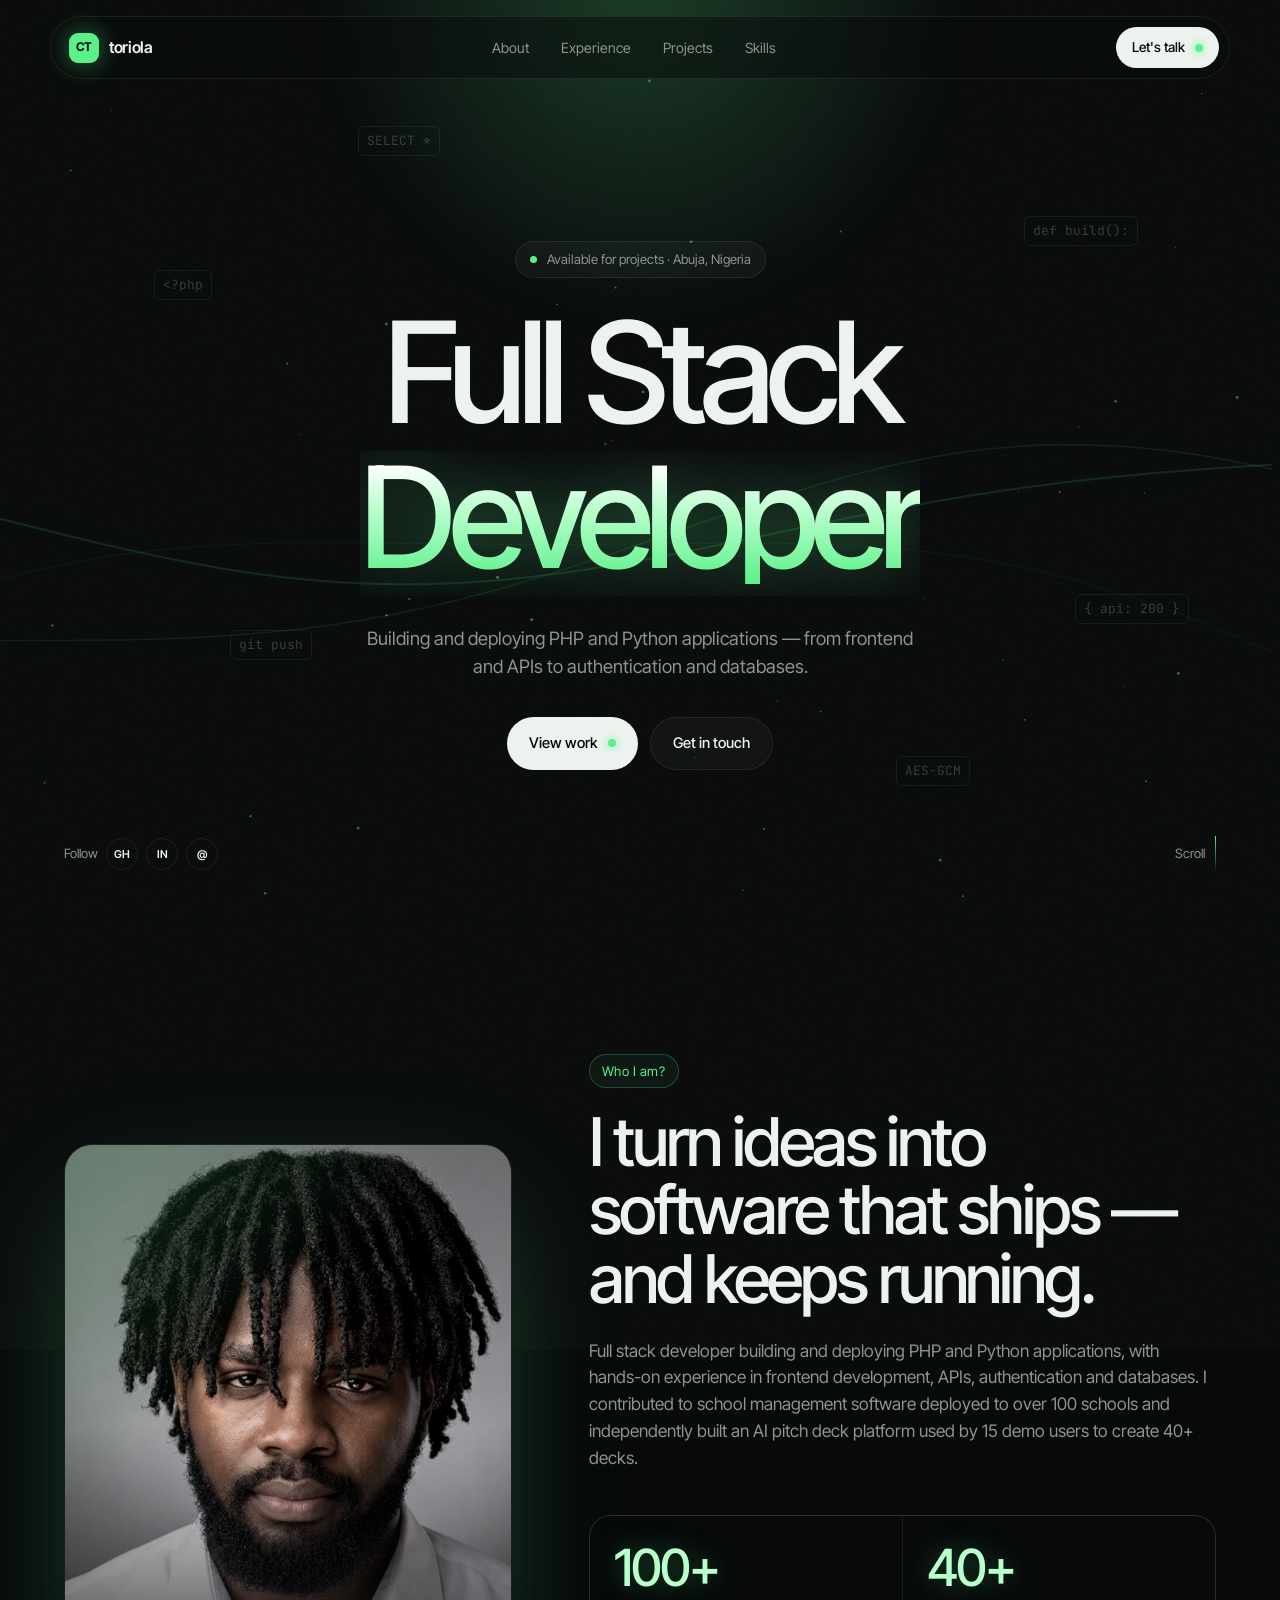
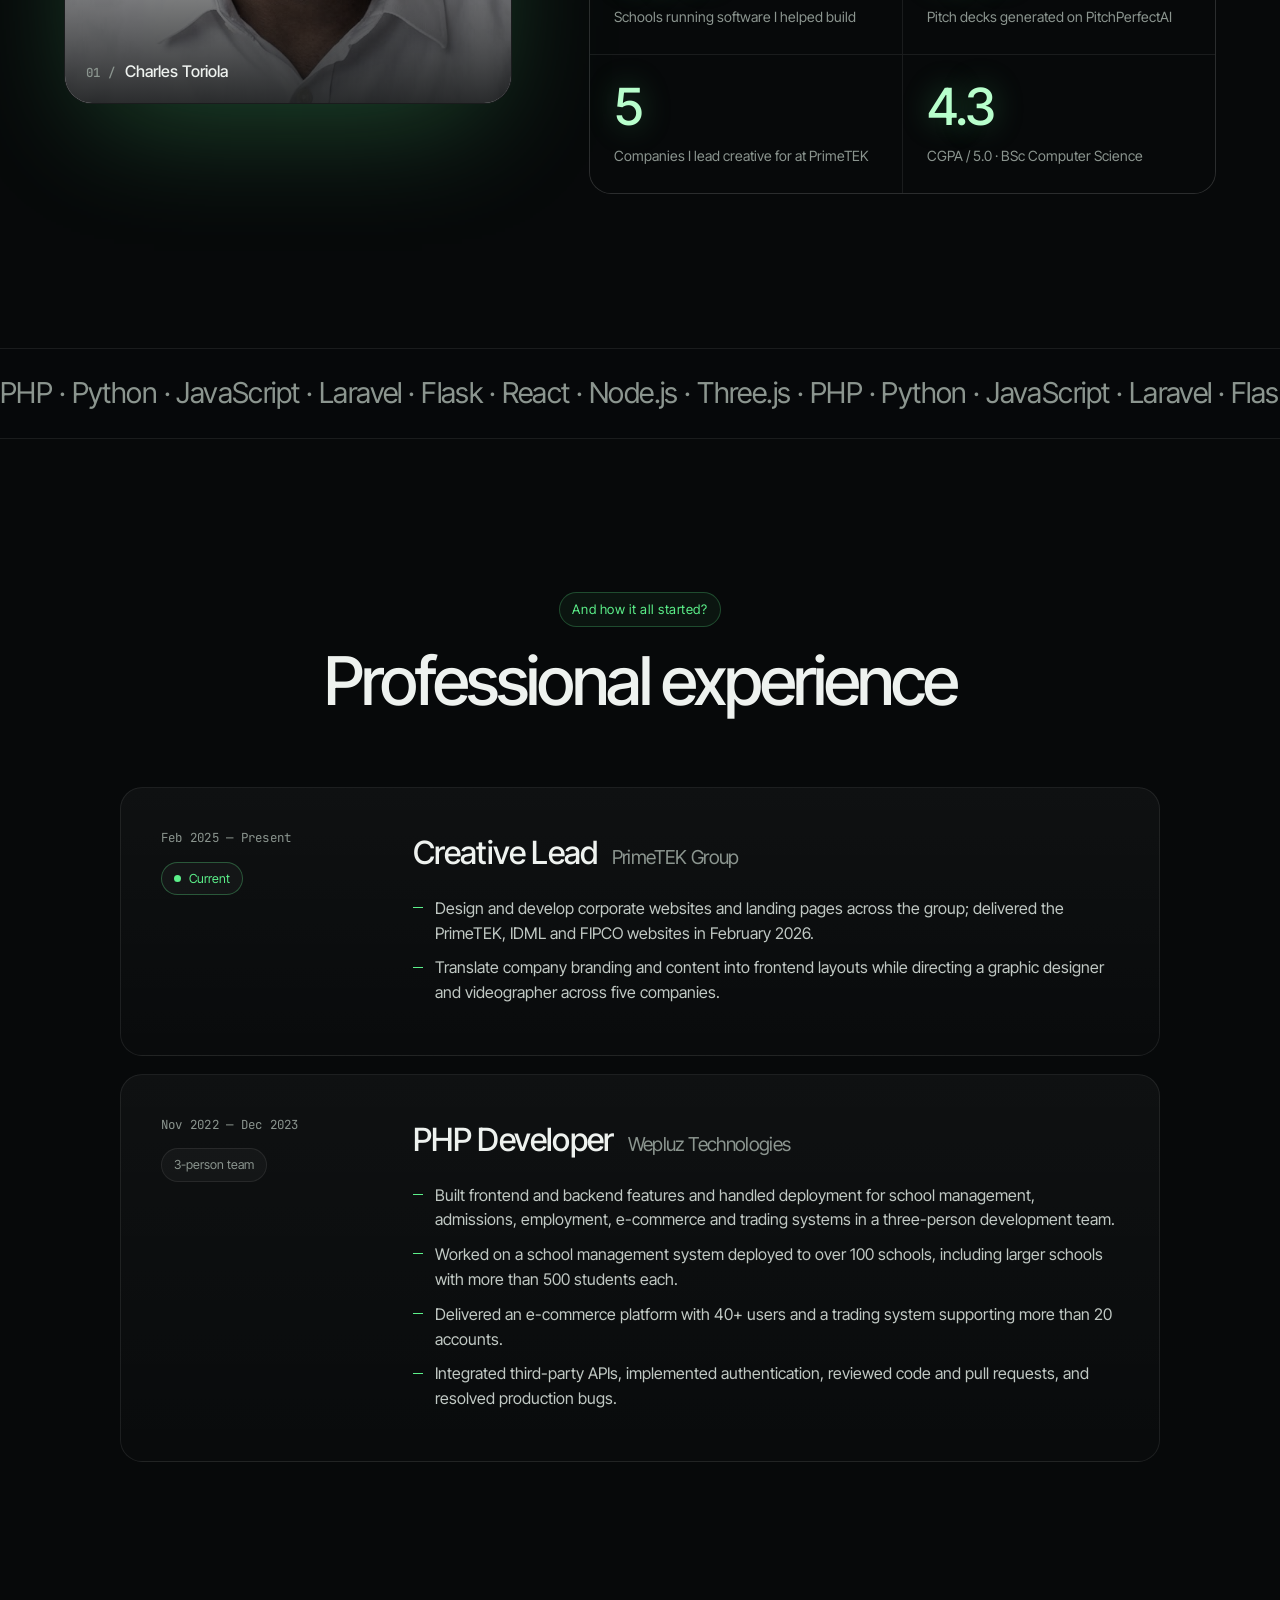
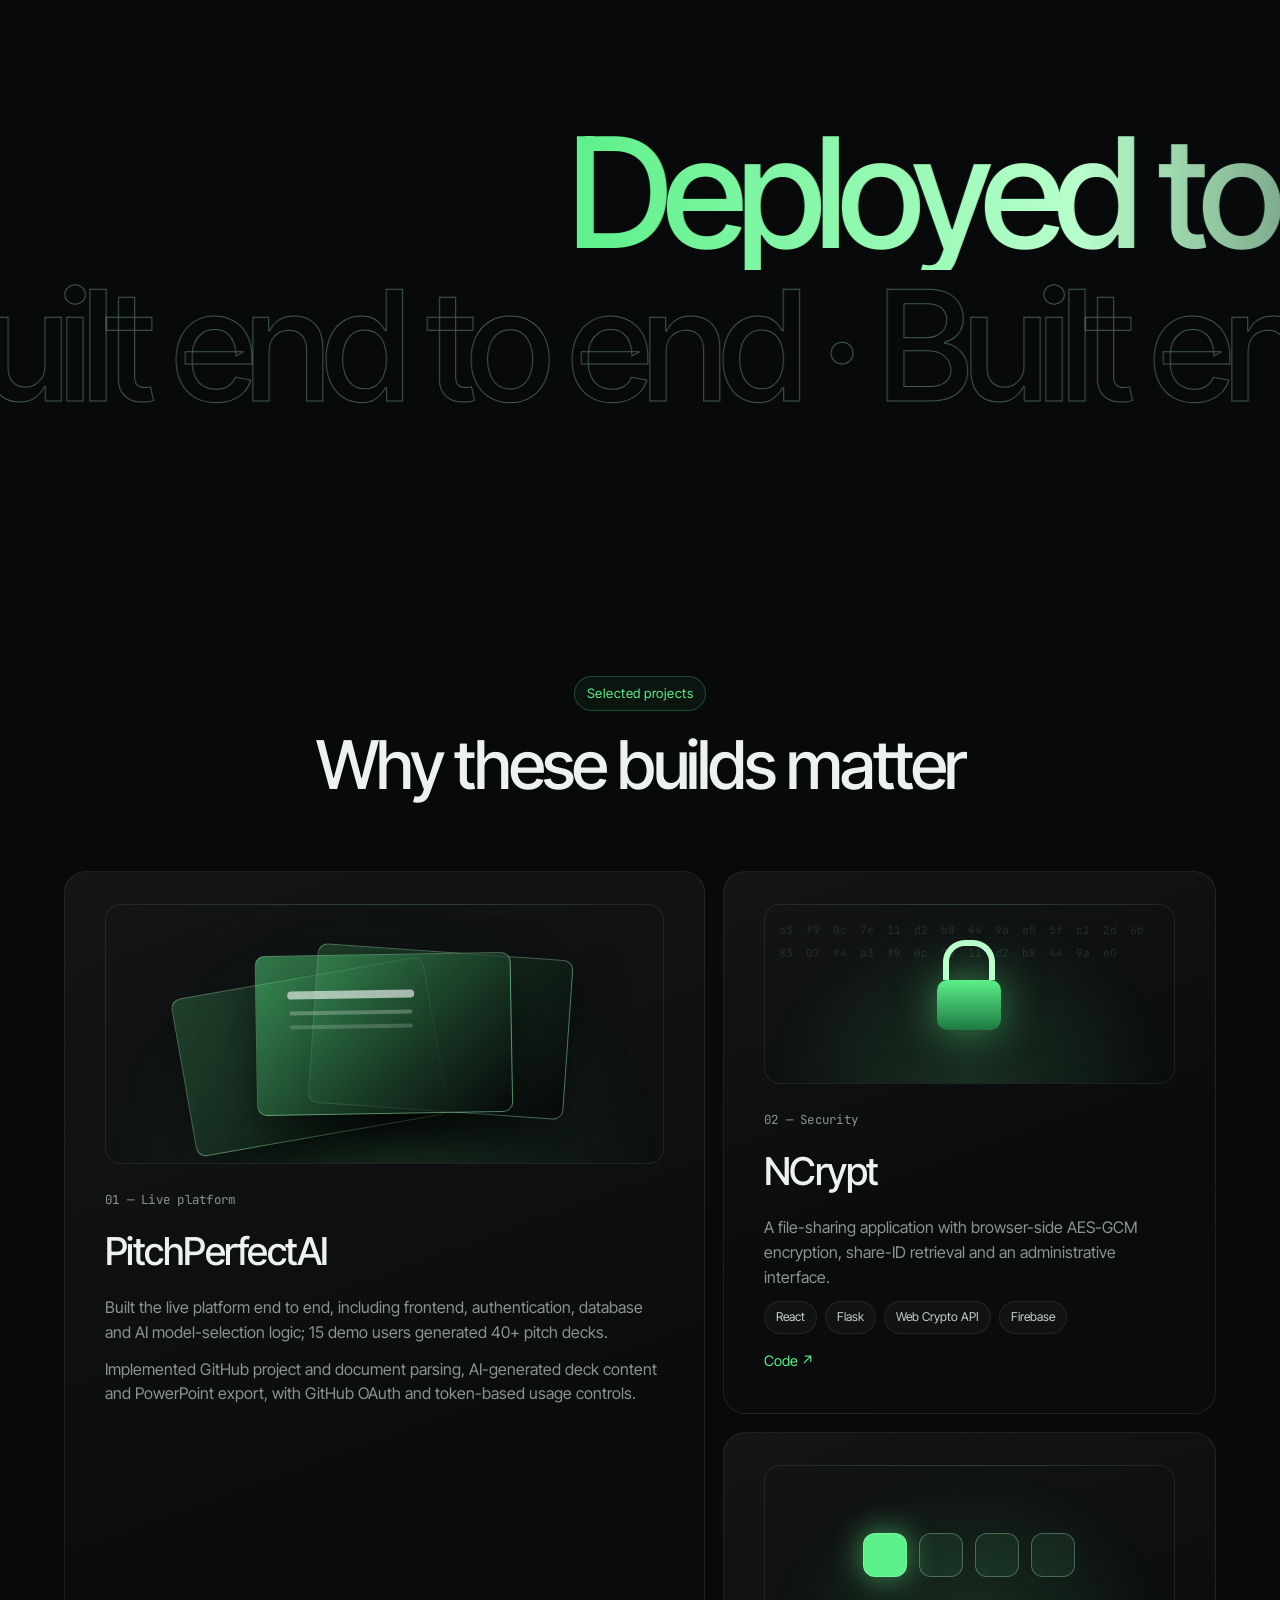
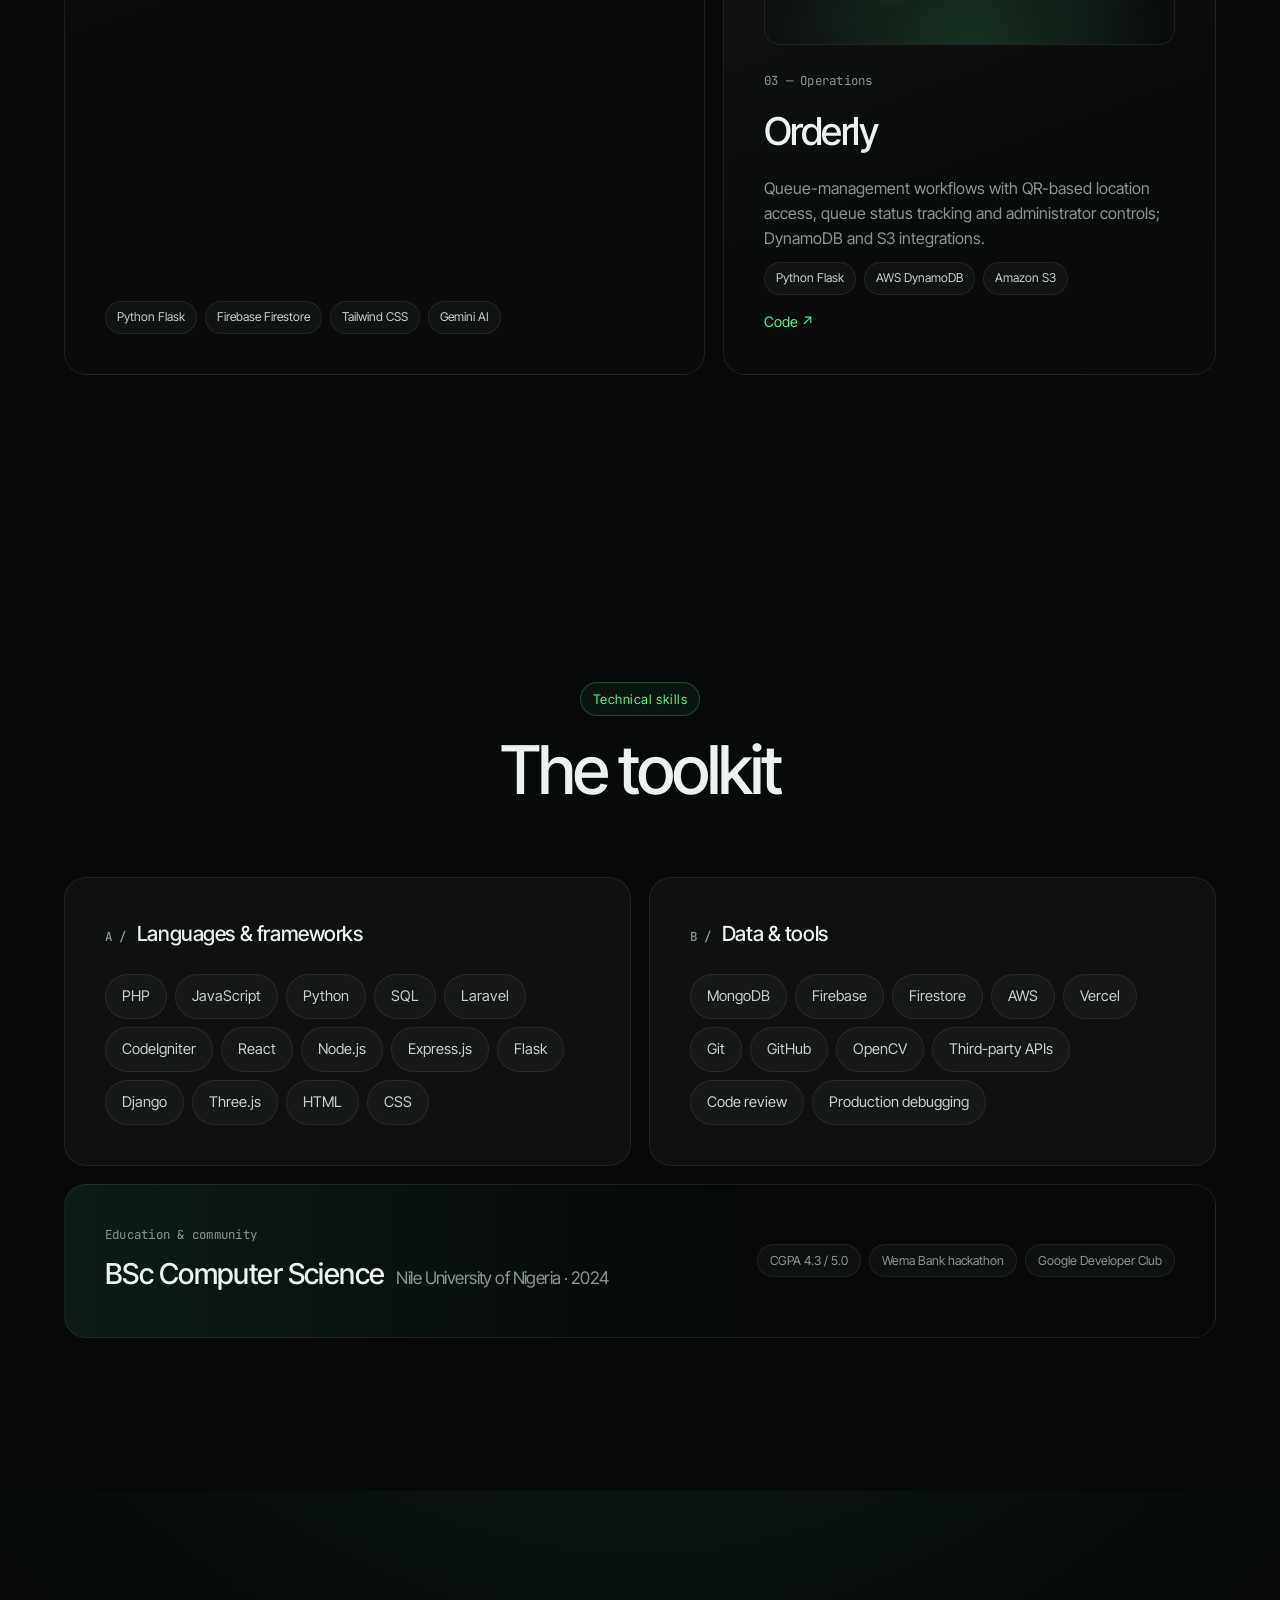
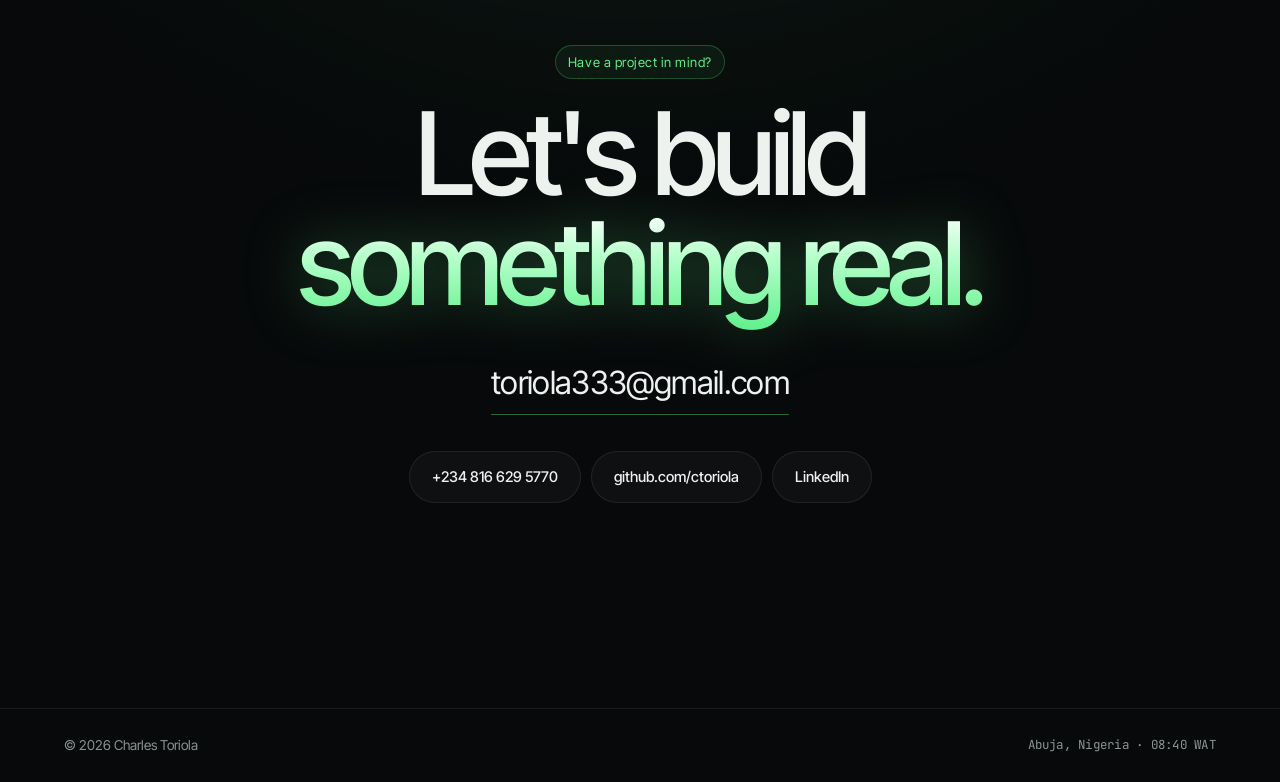
==== index.html @ 175c5268 "Build premium portfolio site for Charles Toriola Dark, green-glow design with hero, about + portrait" ====
<!doctype html>
<html lang="en">
<head>
<meta charset="utf-8">
<meta name="viewport" content="width=device-width, initial-scale=1">
<title>Charles Toriola — Full Stack Developer</title>
<meta name="description" content="Charles Toriola is a full stack developer in Abuja, Nigeria, building and deploying PHP and Python applications.">
<meta property="og:title" content="Charles Toriola — Full Stack Developer">
<meta property="og:image" content="assets/charles-toriola.jpg">
<link rel="preconnect" href="https://fonts.googleapis.com">
<link rel="preconnect" href="https://fonts.gstatic.com" crossorigin>
<link href="https://fonts.googleapis.com/css2?family=Inter+Tight:wght@300;400;500;600&family=JetBrains+Mono:wght@400;500&display=swap" rel="stylesheet">
<link rel="stylesheet" href="styles.css">
</head>
<body>
<canvas id="field" aria-hidden="true"></canvas>
<div class="grain" aria-hidden="true"></div>

<header class="nav">
  <a href="#top" class="logo"><span class="logo-mark">CT</span>toriola</a>
  <nav class="nav-links" aria-label="Primary">
    <a href="#about">About</a>
    <a href="#experience">Experience</a>
    <a href="#projects">Projects</a>
    <a href="#skills">Skills</a>
  </nav>
  <a href="#contact" class="btn btn-primary btn-sm">Let's talk <span class="dot"></span></a>
</header>

<main id="top">
  <!-- HERO -->
  <section class="hero">
    <div class="beam" aria-hidden="true"></div>
    <div class="floaters" aria-hidden="true">
      <span style="--x:12%;--y:30%;--d:0s">&lt;?php</span>
      <span style="--x:80%;--y:24%;--d:1.2s">def build():</span>
      <span style="--x:18%;--y:70%;--d:2.4s">git push</span>
      <span style="--x:84%;--y:66%;--d:.6s">{ api: 200 }</span>
      <span style="--x:70%;--y:84%;--d:1.8s">AES-GCM</span>
      <span style="--x:28%;--y:14%;--d:3s">SELECT *</span>
    </div>
    <div class="hero-inner">
      <p class="pill reveal"><span class="pulse"></span> Available for projects · Abuja, Nigeria</p>
      <h1 class="hero-title">
        <span class="line"><span class="word">Full&nbsp;Stack</span></span>
        <span class="line"><span class="word glow">Developer</span></span>
      </h1>
      <p class="hero-sub reveal">Building and deploying PHP and Python applications — from frontend and APIs to authentication and databases.</p>
      <div class="hero-cta reveal">
        <a href="#projects" class="btn btn-primary">View work <span class="dot"></span></a>
        <a href="#contact" class="btn btn-ghost">Get in touch</a>
      </div>
    </div>
    <div class="hero-foot">
      <div class="socials">
        <span>Follow</span>
        <a href="https://github.com/ctoriola" target="_blank" rel="noopener" aria-label="GitHub">GH</a>
        <a href="https://www.linkedin.com/" target="_blank" rel="noopener" aria-label="LinkedIn">IN</a>
        <a href="mailto:toriola333@gmail.com" aria-label="Email">@</a>
      </div>
      <div class="scroll-hint">Scroll <span></span></div>
    </div>
  </section>

  <!-- ABOUT -->
  <section id="about" class="about">
    <div class="about-grid">
      <figure class="portrait reveal">
        <div class="portrait-frame"><img src="assets/charles-toriola.jpg" alt="Portrait of Charles Toriola" width="800" height="800" loading="lazy"></div>
        <figcaption><span class="mono">01 /</span> Charles Toriola</figcaption>
      </figure>
      <div class="about-copy">
        <p class="eyebrow reveal">Who I am?</p>
        <h2 class="reveal split">I turn ideas into software that ships — and keeps running.</h2>
        <p class="lead reveal">Full stack developer building and deploying PHP and Python applications, with hands-on experience in frontend development, APIs, authentication and databases. I contributed to school management software deployed to over 100 schools and independently built an AI pitch deck platform used by 15 demo users to create 40+ decks.</p>
        <div class="stats">
          <div class="stat reveal"><strong data-count="100" data-suffix="+">0</strong><span>Schools running software I helped build</span></div>
          <div class="stat reveal"><strong data-count="40" data-suffix="+">0</strong><span>Pitch decks generated on PitchPerfectAI</span></div>
          <div class="stat reveal"><strong data-count="5">0</strong><span>Companies I lead creative for at PrimeTEK</span></div>
          <div class="stat reveal"><strong data-count="4.3" data-dec="1">0</strong><span>CGPA / 5.0 · BSc Computer Science</span></div>
        </div>
      </div>
    </div>
  </section>

  <!-- MARQUEE -->
  <div class="marquee" aria-hidden="true">
    <div class="marquee-track" data-speed="1">
      <span>PHP · Python · JavaScript · Laravel · Flask · React · Node.js · Three.js ·&nbsp;</span>
      <span>PHP · Python · JavaScript · Laravel · Flask · React · Node.js · Three.js ·&nbsp;</span>
    </div>
  </div>

  <!-- EXPERIENCE -->
  <section id="experience" class="experience">
    <div class="section-head">
      <p class="eyebrow reveal">And how it all started?</p>
      <h2 class="reveal">Professional experience</h2>
    </div>
    <div class="timeline">
      <article class="job reveal">
        <div class="job-meta">
          <span class="mono">Feb 2025 — Present</span>
          <span class="tag live"><span class="pulse"></span>Current</span>
        </div>
        <div class="job-body">
          <h3>Creative Lead <em>PrimeTEK Group</em></h3>
          <ul>
            <li>Design and develop corporate websites and landing pages across the group; delivered the PrimeTEK, IDML and FIPCO websites in February 2026.</li>
            <li>Translate company branding and content into frontend layouts while directing a graphic designer and videographer across five companies.</li>
          </ul>
        </div>
      </article>
      <article class="job reveal">
        <div class="job-meta">
          <span class="mono">Nov 2022 — Dec 2023</span>
          <span class="tag">3-person team</span>
        </div>
        <div class="job-body">
          <h3>PHP Developer <em>Wepluz Technologies</em></h3>
          <ul>
            <li>Built frontend and backend features and handled deployment for school management, admissions, employment, e-commerce and trading systems in a three-person development team.</li>
            <li>Worked on a school management system deployed to over 100 schools, including larger schools with more than 500 students each.</li>
            <li>Delivered an e-commerce platform with 40+ users and a trading system supporting more than 20 accounts.</li>
            <li>Integrated third-party APIs, implemented authentication, reviewed code and pull requests, and resolved production bugs.</li>
          </ul>
        </div>
      </article>
    </div>
  </section>

  <!-- BIG TYPE -->
  <section class="bigtype" aria-hidden="true">
    <div class="bigtype-row" data-dir="-1">Deployed to 100+ schools · Deployed to 100+ schools ·</div>
    <div class="bigtype-row alt" data-dir="1">Built end to end · Built end to end · Built end to end ·</div>
  </section>

  <!-- PROJECTS -->
  <section id="projects" class="projects">
    <div class="section-head">
      <p class="eyebrow reveal">Selected projects</p>
      <h2 class="reveal">Why these builds matter</h2>
    </div>
    <div class="bento">
      <article class="card card-feature reveal" data-tilt>
        <div class="card-glow"></div>
        <div class="card-art art-deck" aria-hidden="true"><i></i><i></i><i></i></div>
        <p class="mono card-idx">01 — Live platform</p>
        <h3>PitchPerfectAI</h3>
        <p>Built the live platform end to end, including frontend, authentication, database and AI model-selection logic; 15 demo users generated 40+ pitch decks.</p>
        <p>Implemented GitHub project and document parsing, AI-generated deck content and PowerPoint export, with GitHub OAuth and token-based usage controls.</p>
        <div class="chips"><span>Python Flask</span><span>Firebase Firestore</span><span>Tailwind CSS</span><span>Gemini AI</span></div>
      </article>
      <article class="card reveal" data-tilt>
        <div class="card-glow"></div>
        <div class="card-art art-lock" aria-hidden="true"><b></b></div>
        <p class="mono card-idx">02 — Security</p>
        <h3>NCrypt</h3>
        <p>A file-sharing application with browser-side AES-GCM encryption, share-ID retrieval and an administrative interface.</p>
        <div class="chips"><span>React</span><span>Flask</span><span>Web Crypto API</span><span>Firebase</span></div>
        <a class="card-link" href="https://github.com/ctoriola" target="_blank" rel="noopener">Code ↗</a>
      </article>
      <article class="card reveal" data-tilt>
        <div class="card-glow"></div>
        <div class="card-art art-queue" aria-hidden="true"><i></i><i></i><i></i><i></i></div>
        <p class="mono card-idx">03 — Operations</p>
        <h3>Orderly</h3>
        <p>Queue-management workflows with QR-based location access, queue status tracking and administrator controls; DynamoDB and S3 integrations.</p>
        <div class="chips"><span>Python Flask</span><span>AWS DynamoDB</span><span>Amazon S3</span></div>
        <a class="card-link" href="https://github.com/ctoriola" target="_blank" rel="noopener">Code ↗</a>
      </article>
    </div>
  </section>

  <!-- SKILLS -->
  <section id="skills" class="skills">
    <div class="section-head">
      <p class="eyebrow reveal">Technical skills</p>
      <h2 class="reveal">The toolkit</h2>
    </div>
    <div class="skill-grid">
      <div class="skill-block reveal">
        <h3><span class="mono">A /</span> Languages &amp; frameworks</h3>
        <div class="chips lg">
          <span>PHP</span><span>JavaScript</span><span>Python</span><span>SQL</span><span>Laravel</span><span>CodeIgniter</span><span>React</span><span>Node.js</span><span>Express.js</span><span>Flask</span><span>Django</span><span>Three.js</span><span>HTML</span><span>CSS</span>
        </div>
      </div>
      <div class="skill-block reveal">
        <h3><span class="mono">B /</span> Data &amp; tools</h3>
        <div class="chips lg">
          <span>MongoDB</span><span>Firebase</span><span>Firestore</span><span>AWS</span><span>Vercel</span><span>Git</span><span>GitHub</span><span>OpenCV</span><span>Third-party APIs</span><span>Code review</span><span>Production debugging</span>
        </div>
      </div>
    </div>
    <div class="edu reveal">
      <div>
        <p class="mono">Education &amp; community</p>
        <h3>BSc Computer Science <em>Nile University of Nigeria · 2024</em></h3>
      </div>
      <div class="edu-side">
        <span class="tag">CGPA 4.3 / 5.0</span>
        <span class="tag">Wema Bank hackathon</span>
        <span class="tag">Google Developer Club</span>
      </div>
    </div>
  </section>

  <!-- CONTACT -->
  <section id="contact" class="contact">
    <div class="horizon" aria-hidden="true"></div>
    <p class="eyebrow reveal">Have a project in mind?</p>
    <h2 class="contact-title reveal">Let's build<br><span class="glow">something real.</span></h2>
    <a class="contact-mail reveal" href="mailto:toriola333@gmail.com">toriola333@gmail.com</a>
    <div class="contact-links reveal">
      <a href="tel:+2348166295770" class="btn btn-ghost">+234 816 629 5770</a>
      <a href="https://github.com/ctoriola" target="_blank" rel="noopener" class="btn btn-ghost">github.com/ctoriola</a>
      <a href="https://www.linkedin.com/" target="_blank" rel="noopener" class="btn btn-ghost">LinkedIn</a>
    </div>
  </section>
</main>

<footer class="footer">
  <span>© <span id="yr">2026</span> Charles Toriola</span>
  <span class="mono">Abuja, Nigeria · <span id="clock">--:--</span> WAT</span>
</footer>

<script src="script.js"></script>
</body>
</html>
---- styles.css ----
:root {
  --bg: #07090a;
  --bg-2: #0d1110;
  --surface: rgba(255, 255, 255, 0.03);
  --line: rgba(255, 255, 255, 0.08);
  --text: #eef2ef;
  --muted: #8b958f;
  --green: #5cf08a;
  --green-2: #b8ffcc;
  --green-deep: #1e7a42;
  --radius: 22px;
  --ease: cubic-bezier(.2, .7, .1, 1);
  --pad: clamp(16px, 5vw, 72px);
}

* { box-sizing: border-box; margin: 0; padding: 0; }
html { scroll-behavior: smooth; }
body {
  background: var(--bg);
  color: var(--text);
  font-family: "Inter Tight", system-ui, sans-serif;
  font-weight: 400;
  line-height: 1.55;
  overflow-x: hidden;
  -webkit-font-smoothing: antialiased;
}
img { display: block; max-width: 100%; }
a { color: inherit; text-decoration: none; }
ul { list-style: none; }
.mono { font-family: "JetBrains Mono", monospace; font-size: .78rem; letter-spacing: .02em; color: var(--muted); }
em { font-style: normal; color: var(--muted); font-weight: 400; }
::selection { background: var(--green); color: #031; }

#field { position: fixed; inset: 0; width: 100%; height: 100%; z-index: 0; pointer-events: none; }
.grain {
  position: fixed; inset: -50%; z-index: 1; pointer-events: none; opacity: .05;
  background-image: url("data:image/svg+xml,%3Csvg xmlns='http://www.w3.org/2000/svg' width='160' height='160'%3E%3Cfilter id='n'%3E%3CfeTurbulence type='fractalNoise' baseFrequency='.9' numOctaves='2'/%3E%3C/filter%3E%3Crect width='100%25' height='100%25' filter='url(%23n)'/%3E%3C/svg%3E");
}
main, .footer, .nav { position: relative; z-index: 2; }

/* NAV */
.nav {
  position: fixed; top: 16px; left: 50%; transform: translateX(-50%);
  width: min(1180px, calc(100% - 32px));
  display: flex; align-items: center; justify-content: space-between; gap: 16px;
  padding: 10px 10px 10px 18px;
  background: rgba(10, 14, 12, .55); backdrop-filter: blur(16px); -webkit-backdrop-filter: blur(16px);
  border: 1px solid var(--line); border-radius: 999px; z-index: 50;
  transition: transform .5s var(--ease);
}
.nav.hide { transform: translate(-50%, -120%); }
.logo { display: flex; align-items: center; gap: 10px; font-weight: 600; letter-spacing: -.02em; }
.logo-mark {
  display: grid; place-items: center; width: 30px; height: 30px; border-radius: 9px;
  background: var(--green); color: #04150a; font-size: .75rem; font-weight: 700;
  box-shadow: 0 0 24px rgba(92, 240, 138, .45);
}
.nav-links { display: flex; gap: 4px; }
.nav-links a { padding: 8px 14px; border-radius: 999px; font-size: .88rem; color: var(--muted); transition: color .3s, background .3s; }
.nav-links a:hover, .nav-links a.active { color: var(--text); background: rgba(255,255,255,.06); }

/* BUTTONS */
.btn {
  display: inline-flex; align-items: center; gap: 10px;
  padding: 14px 22px; border-radius: 999px; font-size: .92rem; font-weight: 500;
  transition: transform .4s var(--ease), box-shadow .4s, background .3s, border-color .3s;
  white-space: nowrap;
}
.btn-sm { padding: 10px 16px; font-size: .85rem; }
.btn-primary { background: var(--text); color: #050806; }
.btn-primary .dot { width: 8px; height: 8px; border-radius: 50%; background: var(--green); box-shadow: 0 0 10px var(--green); }
.btn-primary:hover { transform: translateY(-2px); box-shadow: 0 10px 40px rgba(92, 240, 138, .3); }
.btn-ghost { border: 1px solid var(--line); background: var(--surface); }
.btn-ghost:hover { border-color: rgba(92, 240, 138, .5); transform: translateY(-2px); }

/* HERO */
.hero {
  min-height: 100svh; display: grid; place-items: center; position: relative;
  padding: 120px var(--pad) 90px; overflow: hidden; text-align: center;
}
.beam {
  position: absolute; top: -20%; left: 50%; width: 90vw; height: 90vh; transform: translateX(-50%);
  background: radial-gradient(ellipse 40% 60% at 50% 20%, rgba(92,240,138,.22), transparent 70%),
              conic-gradient(from 180deg at 50% 0%, transparent 160deg, rgba(92,240,138,.12) 180deg, transparent 200deg);
  filter: blur(20px); pointer-events: none; animation: breathe 7s ease-in-out infinite;
}
@keyframes breathe { 50% { opacity: .65; transform: translateX(-50%) scale(1.05); } }
.floaters span {
  position: absolute; left: var(--x); top: var(--y);
  font-family: "JetBrains Mono", monospace; font-size: .8rem; color: rgba(184,255,204,.22);
  border: 1px solid rgba(184,255,204,.08); padding: 4px 8px; border-radius: 6px;
  animation: float 9s ease-in-out infinite; animation-delay: var(--d);
}
@keyframes float { 50% { transform: translateY(-18px) rotate(-3deg); } }
.hero-inner { position: relative; max-width: 1000px; }
.pill {
  display: inline-flex; align-items: center; gap: 10px; padding: 7px 14px;
  border: 1px solid var(--line); border-radius: 999px; background: var(--surface);
  font-size: .82rem; color: var(--muted); margin-bottom: 28px;
}
.pulse { width: 7px; height: 7px; border-radius: 50%; background: var(--green); box-shadow: 0 0 0 0 rgba(92,240,138,.6); animation: pulse 2s infinite; display: inline-block; }
@keyframes pulse { 70% { box-shadow: 0 0 0 10px rgba(92,240,138,0); } 100% { box-shadow: 0 0 0 0 rgba(92,240,138,0); } }
.hero-title {
  font-size: clamp(3.2rem, 11vw, 9.5rem); font-weight: 500; line-height: .95; letter-spacing: -.055em;
}
.hero-title .line { display: block; overflow: hidden; padding-bottom: .08em; }
.hero-title .word { display: inline-block; transform: translateY(110%); animation: rise 1.2s var(--ease) forwards; }
.hero-title .line:nth-child(2) .word { animation-delay: .15s; }
@keyframes rise { to { transform: none; } }
.glow {
  background: linear-gradient(180deg, #fff 10%, var(--green-2) 45%, var(--green) 100%);
  -webkit-background-clip: text; background-clip: text; color: transparent;
  filter: drop-shadow(0 0 30px rgba(92, 240, 138, .35));
}
.hero-sub { max-width: 560px; margin: 28px auto 0; color: var(--muted); font-size: clamp(1rem, 1.6vw, 1.15rem); }
.hero-cta { display: flex; gap: 12px; justify-content: center; margin-top: 36px; flex-wrap: wrap; }
.hero-foot {
  position: absolute; bottom: 28px; left: var(--pad); right: var(--pad);
  display: flex; justify-content: space-between; align-items: center; font-size: .8rem; color: var(--muted);
}
.socials { display: flex; gap: 8px; align-items: center; }
.socials a {
  display: grid; place-items: center; width: 32px; height: 32px; border-radius: 50%;
  border: 1px solid var(--line); font-size: .68rem; font-weight: 600; color: var(--text); transition: .3s;
}
.socials a:hover { background: var(--green); color: #04150a; border-color: var(--green); }
.scroll-hint { display: flex; align-items: center; gap: 10px; }
.scroll-hint span { width: 1px; height: 36px; background: linear-gradient(var(--green), transparent); animation: drip 2s infinite; transform-origin: top; }
@keyframes drip { 0% { transform: scaleY(0); } 60% { transform: scaleY(1); } 100% { transform: scaleY(1); opacity: 0; } }

/* SECTIONS */
section { padding: clamp(80px, 12vw, 160px) var(--pad); max-width: 1320px; margin: 0 auto; }
.section-head { text-align: center; margin-bottom: clamp(40px, 6vw, 72px); }
.eyebrow {
  display: inline-block; font-size: .82rem; color: var(--green); letter-spacing: .04em;
  padding: 6px 12px; border: 1px solid rgba(92,240,138,.25); border-radius: 999px; margin-bottom: 20px;
  background: rgba(92,240,138,.05);
}
h2 { font-size: clamp(2.2rem, 5.5vw, 4.2rem); font-weight: 500; line-height: 1.02; letter-spacing: -.045em; }
h3 { font-weight: 500; letter-spacing: -.02em; }

/* ABOUT */
.about-grid { display: grid; grid-template-columns: 5fr 7fr; gap: clamp(32px, 6vw, 88px); align-items: center; }
.portrait { position: relative; }
.portrait-frame {
  position: relative; border-radius: 28px; overflow: hidden; aspect-ratio: 4/5;
  border: 1px solid var(--line); box-shadow: 0 40px 120px -30px rgba(92,240,138,.3);
}
.portrait-frame img { width: 100%; height: 100%; object-fit: cover; filter: grayscale(.35) contrast(1.08); transform: scale(1.08); transition: transform 1.2s var(--ease), filter .8s; }
.portrait:hover img { filter: grayscale(0) contrast(1.05); transform: scale(1.02); }
.portrait-frame::after {
  content: ""; position: absolute; inset: 0;
  background: linear-gradient(180deg, transparent 50%, rgba(7,9,10,.85)), linear-gradient(135deg, rgba(92,240,138,.18), transparent 40%);
  mix-blend-mode: normal;
}
.portrait figcaption { position: absolute; left: 22px; bottom: 20px; z-index: 2; font-weight: 500; display: flex; gap: 10px; align-items: baseline; }
.about-copy h2 { margin-bottom: 24px; }
.lead { color: var(--muted); font-size: 1.08rem; max-width: 620px; }
.stats { display: grid; grid-template-columns: repeat(2, 1fr); gap: 1px; margin-top: 44px; background: var(--line); border: 1px solid var(--line); border-radius: var(--radius); overflow: hidden; }
.stat { background: var(--bg); padding: 26px 24px; }
.stat strong { display: block; font-size: clamp(2.2rem, 4vw, 3.2rem); font-weight: 500; letter-spacing: -.04em; line-height: 1; margin-bottom: 10px; color: var(--green-2); text-shadow: 0 0 30px rgba(92,240,138,.35); }
.stat span { color: var(--muted); font-size: .88rem; }

/* MARQUEE */
.marquee { overflow: hidden; border-block: 1px solid var(--line); padding: 22px 0; position: relative; z-index: 2; background: rgba(7,9,10,.6); }
.marquee-track { display: flex; width: max-content; animation: marquee 40s linear infinite; }
.marquee-track span { font-size: clamp(1.2rem, 2.4vw, 1.8rem); font-weight: 400; letter-spacing: -.02em; color: var(--muted); white-space: nowrap; }
@keyframes marquee { to { transform: translateX(-50%); } }

/* EXPERIENCE */
.timeline { position: relative; display: grid; gap: 18px; max-width: 1040px; margin: 0 auto; }
.job {
  display: grid; grid-template-columns: 220px 1fr; gap: 32px;
  padding: clamp(24px, 4vw, 40px); border: 1px solid var(--line); border-radius: var(--radius);
  background: linear-gradient(180deg, rgba(255,255,255,.035), rgba(255,255,255,.01));
  transition: border-color .4s;
}
.job:hover { border-color: rgba(92,240,138,.35); }
.job-meta { display: flex; flex-direction: column; gap: 14px; align-items: flex-start; }
.job h3 { font-size: clamp(1.4rem, 2.6vw, 2rem); margin-bottom: 18px; display: flex; flex-wrap: wrap; gap: 4px 14px; align-items: baseline; }
.job h3 em { font-size: .6em; }
.job li { position: relative; padding-left: 22px; color: #c1c9c4; margin-bottom: 10px; }
.job li::before { content: ""; position: absolute; left: 0; top: .7em; width: 10px; height: 1px; background: var(--green); }
.tag {
  display: inline-flex; align-items: center; gap: 8px; font-size: .78rem; padding: 6px 12px;
  border: 1px solid var(--line); border-radius: 999px; color: var(--muted); background: var(--surface);
}
.tag.live { color: var(--green); border-color: rgba(92,240,138,.3); }

/* BIG TYPE */
.bigtype { max-width: none; padding: clamp(40px, 8vw, 100px) 0; overflow: hidden; }
.bigtype-row {
  font-size: clamp(3.5rem, 12vw, 11rem); font-weight: 500; letter-spacing: -.06em; line-height: 1;
  white-space: nowrap; will-change: transform;
  background: linear-gradient(90deg, var(--green) 0%, var(--green-2) 40%, rgba(255,255,255,.15) 80%);
  -webkit-background-clip: text; background-clip: text; color: transparent;
}
.bigtype-row.alt { background: none; color: transparent; -webkit-text-stroke: 1px rgba(184,255,204,.35); }

/* PROJECTS */
.bento { display: grid; grid-template-columns: 1.3fr 1fr; grid-template-rows: auto auto; gap: 18px; }
.card {
  position: relative; overflow: hidden; padding: clamp(24px, 3.5vw, 40px);
  border: 1px solid var(--line); border-radius: var(--radius);
  background: linear-gradient(160deg, rgba(255,255,255,.05), rgba(255,255,255,.01) 60%);
  transform-style: preserve-3d; transition: border-color .4s, transform .2s ease-out;
}
.card:hover { border-color: rgba(92,240,138,.35); }
.card-feature { grid-row: span 2; display: flex; flex-direction: column; }
.card-glow {
  position: absolute; width: 360px; height: 360px; border-radius: 50%; pointer-events: none;
  background: radial-gradient(circle, rgba(92,240,138,.18), transparent 65%);
  left: var(--mx, 50%); top: var(--my, 0%); transform: translate(-50%, -50%); opacity: 0; transition: opacity .4s;
}
.card:hover .card-glow { opacity: 1; }
.card-idx { margin-bottom: 14px; }
.card h3 { font-size: clamp(1.6rem, 3vw, 2.4rem); letter-spacing: -.04em; margin-bottom: 14px; }
.card p { color: var(--muted); margin-bottom: 12px; position: relative; }
.card-feature p:last-of-type { margin-bottom: 24px; }
.card-link { display: inline-block; margin-top: 16px; font-size: .9rem; color: var(--green); position: relative; }
.chips { display: flex; flex-wrap: wrap; gap: 8px; position: relative; }
.card-feature .chips { margin-top: auto; }
.chips span {
  font-size: .76rem; padding: 6px 11px; border-radius: 999px; border: 1px solid var(--line);
  background: rgba(255,255,255,.03); color: #c8d0cb;
}
.chips.lg span { font-size: .92rem; padding: 10px 16px; transition: .3s; }
.chips.lg span:hover { border-color: var(--green); color: var(--green); box-shadow: 0 0 20px rgba(92,240,138,.2); }

.card-art { position: relative; height: 180px; margin: -8px 0 26px; border-radius: 16px; background: radial-gradient(ellipse at 50% 100%, rgba(92,240,138,.15), transparent 70%); border: 1px solid var(--line); overflow: hidden; }
.card-feature .card-art { height: 260px; }
.art-deck i {
  position: absolute; left: 50%; top: 50%; width: 46%; aspect-ratio: 16/10; border-radius: 10px;
  border: 1px solid rgba(184,255,204,.35); background: linear-gradient(135deg, rgba(92,240,138,.2), rgba(7,9,10,.9));
  box-shadow: 0 20px 50px rgba(0,0,0,.5);
  transform: translate(-50%, -50%) rotate(var(--r)) translate(var(--tx), var(--ty)); transition: transform .8s var(--ease);
}
.art-deck i:nth-child(1) { --r: -10deg; --tx: -30%; --ty: 6%; }
.art-deck i:nth-child(2) { --r: 4deg; --tx: 22%; --ty: -4%; }
.art-deck i:nth-child(3) { --r: -1deg; --tx: 0; --ty: 0; background: linear-gradient(135deg, rgba(92,240,138,.45), rgba(7,9,10,.9)); }
.art-deck i:nth-child(3)::before { content: ""; position: absolute; left: 12%; top: 22%; width: 50%; height: 8px; border-radius: 4px; background: rgba(255,255,255,.6); box-shadow: 0 18px 0 -2px rgba(255,255,255,.25), 0 32px 0 -2px rgba(255,255,255,.18); }
.card:hover .art-deck i:nth-child(1) { --r: -16deg; --tx: -44%; }
.card:hover .art-deck i:nth-child(2) { --r: 10deg; --tx: 38%; }
.art-lock b {
  position: absolute; left: 50%; top: 56%; width: 64px; height: 50px; transform: translate(-50%, -50%);
  border-radius: 10px; background: linear-gradient(var(--green), var(--green-deep)); box-shadow: 0 0 40px rgba(92,240,138,.5);
}
.art-lock b::before {
  content: ""; position: absolute; left: 50%; bottom: 100%; width: 40px; height: 34px; transform: translateX(-50%);
  border: 6px solid var(--green-2); border-bottom: 0; border-radius: 22px 22px 0 0; transition: transform .5s var(--ease);
}
.card:hover .art-lock b::before { transform: translate(-50%, -8px); }
.art-lock::after {
  content: "a3 f9 0c 7e 11 d2 b8 44 9a e0 5f c1 2d 6b 83 07 f4 a3 f9 0c 7e 11 d2 b8 44 9a e0";
  position: absolute; inset: 14px; font-family: "JetBrains Mono", monospace; font-size: .7rem; color: rgba(184,255,204,.12); word-spacing: 6px; line-height: 2;
}
.art-queue { display: flex; align-items: center; justify-content: center; gap: 12px; }
.art-queue i {
  width: 44px; height: 44px; border-radius: 12px; border: 1px solid rgba(184,255,204,.3);
  background: rgba(92,240,138,.08); animation: queue 3s ease-in-out infinite;
}
.art-queue i:nth-child(1) { background: var(--green); box-shadow: 0 0 30px rgba(92,240,138,.6); }
.art-queue i:nth-child(2) { animation-delay: .2s; } .art-queue i:nth-child(3) { animation-delay: .4s; } .art-queue i:nth-child(4) { animation-delay: .6s; }
@keyframes queue { 50% { transform: translateY(-10px); } }

/* SKILLS */
.skill-grid { display: grid; grid-template-columns: 1fr 1fr; gap: 18px; }
.skill-block { padding: clamp(24px, 3.5vw, 40px); border: 1px solid var(--line); border-radius: var(--radius); background: var(--surface); }
.skill-block h3 { font-size: 1.3rem; margin-bottom: 24px; display: flex; gap: 10px; align-items: baseline; }
.edu {
  margin-top: 18px; display: flex; justify-content: space-between; align-items: center; gap: 24px; flex-wrap: wrap;
  padding: clamp(24px, 3.5vw, 40px); border: 1px solid var(--line); border-radius: var(--radius);
  background: linear-gradient(90deg, rgba(92,240,138,.08), transparent 60%);
}
.edu h3 { font-size: clamp(1.3rem, 2.4vw, 1.8rem); margin-top: 8px; display: flex; flex-wrap: wrap; gap: 4px 12px; align-items: baseline; }
.edu h3 em { font-size: .6em; }
.edu-side { display: flex; flex-wrap: wrap; gap: 8px; }

/* CONTACT */
.contact { position: relative; text-align: center; padding-bottom: clamp(120px, 16vw, 220px); overflow: hidden; }
.horizon {
  position: absolute; left: 50%; bottom: -150%; width: 200%; aspect-ratio: 1; transform: translateX(-50%);
  border-radius: 50%; border-top: 1px solid rgba(92,240,138,.7);
  background: radial-gradient(circle at 50% 0%, rgba(92,240,138,.12), var(--bg) 30%);
  box-shadow: 0 -30px 80px -10px rgba(92,240,138,.35), inset 0 30px 60px -20px rgba(92,240,138,.3);
  pointer-events: none; z-index: -1;
}
.contact-title { font-size: clamp(3rem, 9vw, 7.5rem); line-height: .95; letter-spacing: -.055em; }
.contact-mail {
  display: inline-block; margin-top: 40px; font-size: clamp(1.1rem, 3vw, 2rem); letter-spacing: -.02em;
  border-bottom: 1px solid rgba(92,240,138,.4); padding-bottom: 6px; transition: color .3s, border-color .3s;
  word-break: break-all;
}
.contact-mail:hover { color: var(--green); border-color: var(--green); }
.contact-links { display: flex; justify-content: center; flex-wrap: wrap; gap: 10px; margin-top: 36px; }

.footer {
  display: flex; justify-content: space-between; gap: 16px; flex-wrap: wrap;
  padding: 26px var(--pad); border-top: 1px solid var(--line); color: var(--muted); font-size: .85rem;
}

/* REVEAL */
.reveal { opacity: 0; transform: translateY(30px); filter: blur(6px); transition: opacity 1s var(--ease), transform 1s var(--ease), filter 1s var(--ease); }
.reveal.in { opacity: 1; transform: none; filter: none; }

/* RESPONSIVE */
@media (max-width: 900px) {
  .nav-links { display: none; }
  .about-grid, .bento, .skill-grid { grid-template-columns: 1fr; }
  .card-feature { grid-row: auto; }
  .job { grid-template-columns: 1fr; gap: 16px; }
  .job-meta { flex-direction: row; flex-wrap: wrap; align-items: center; }
  .portrait { max-width: 460px; }
  .floaters span:nth-child(n+4) { display: none; }
}
@media (max-width: 520px) {
  .stats { grid-template-columns: 1fr; }
  .hero-foot .socials span { display: none; }
  .footer { justify-content: center; text-align: center; }
}
@media (prefers-reduced-motion: reduce) {
  *, *::before, *::after { animation: none !important; transition: none !important; }
  .hero-title .word { transform: none; }
  .reveal { opacity: 1; transform: none; filter: none; }
}
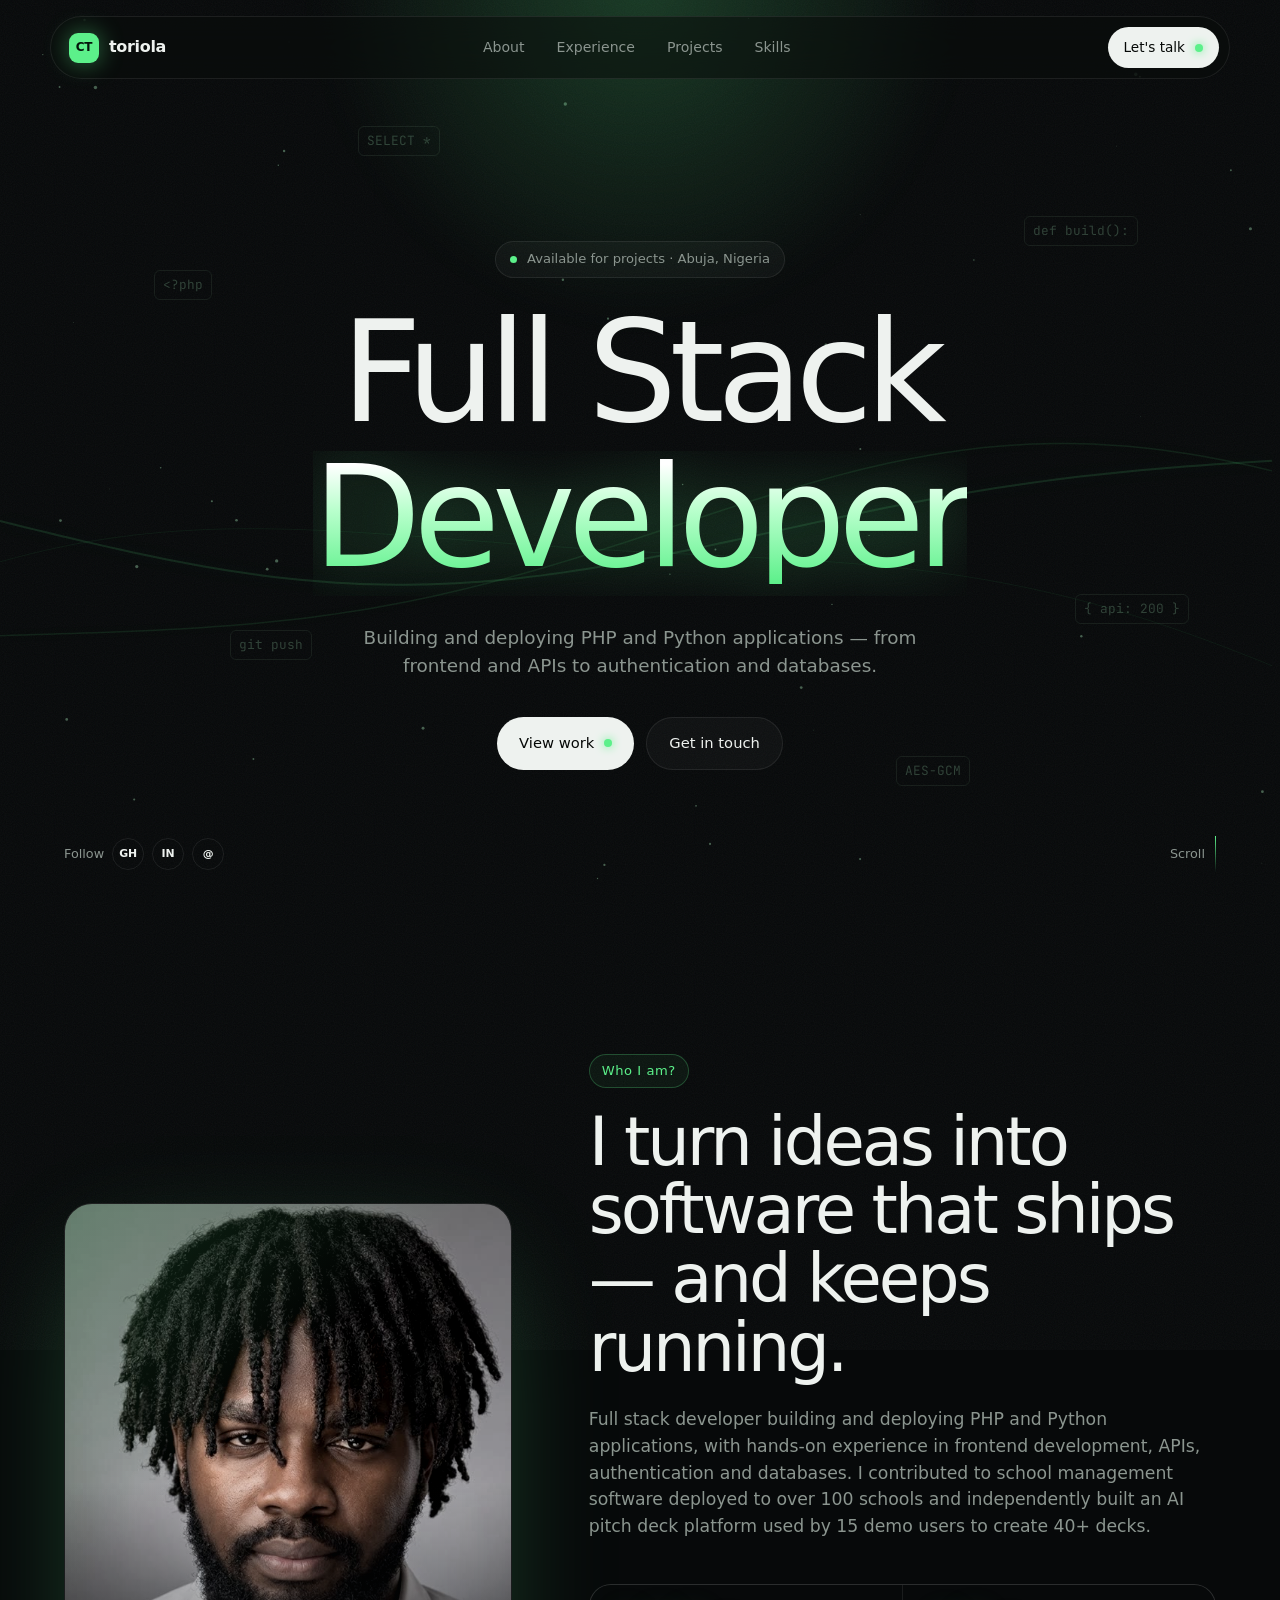
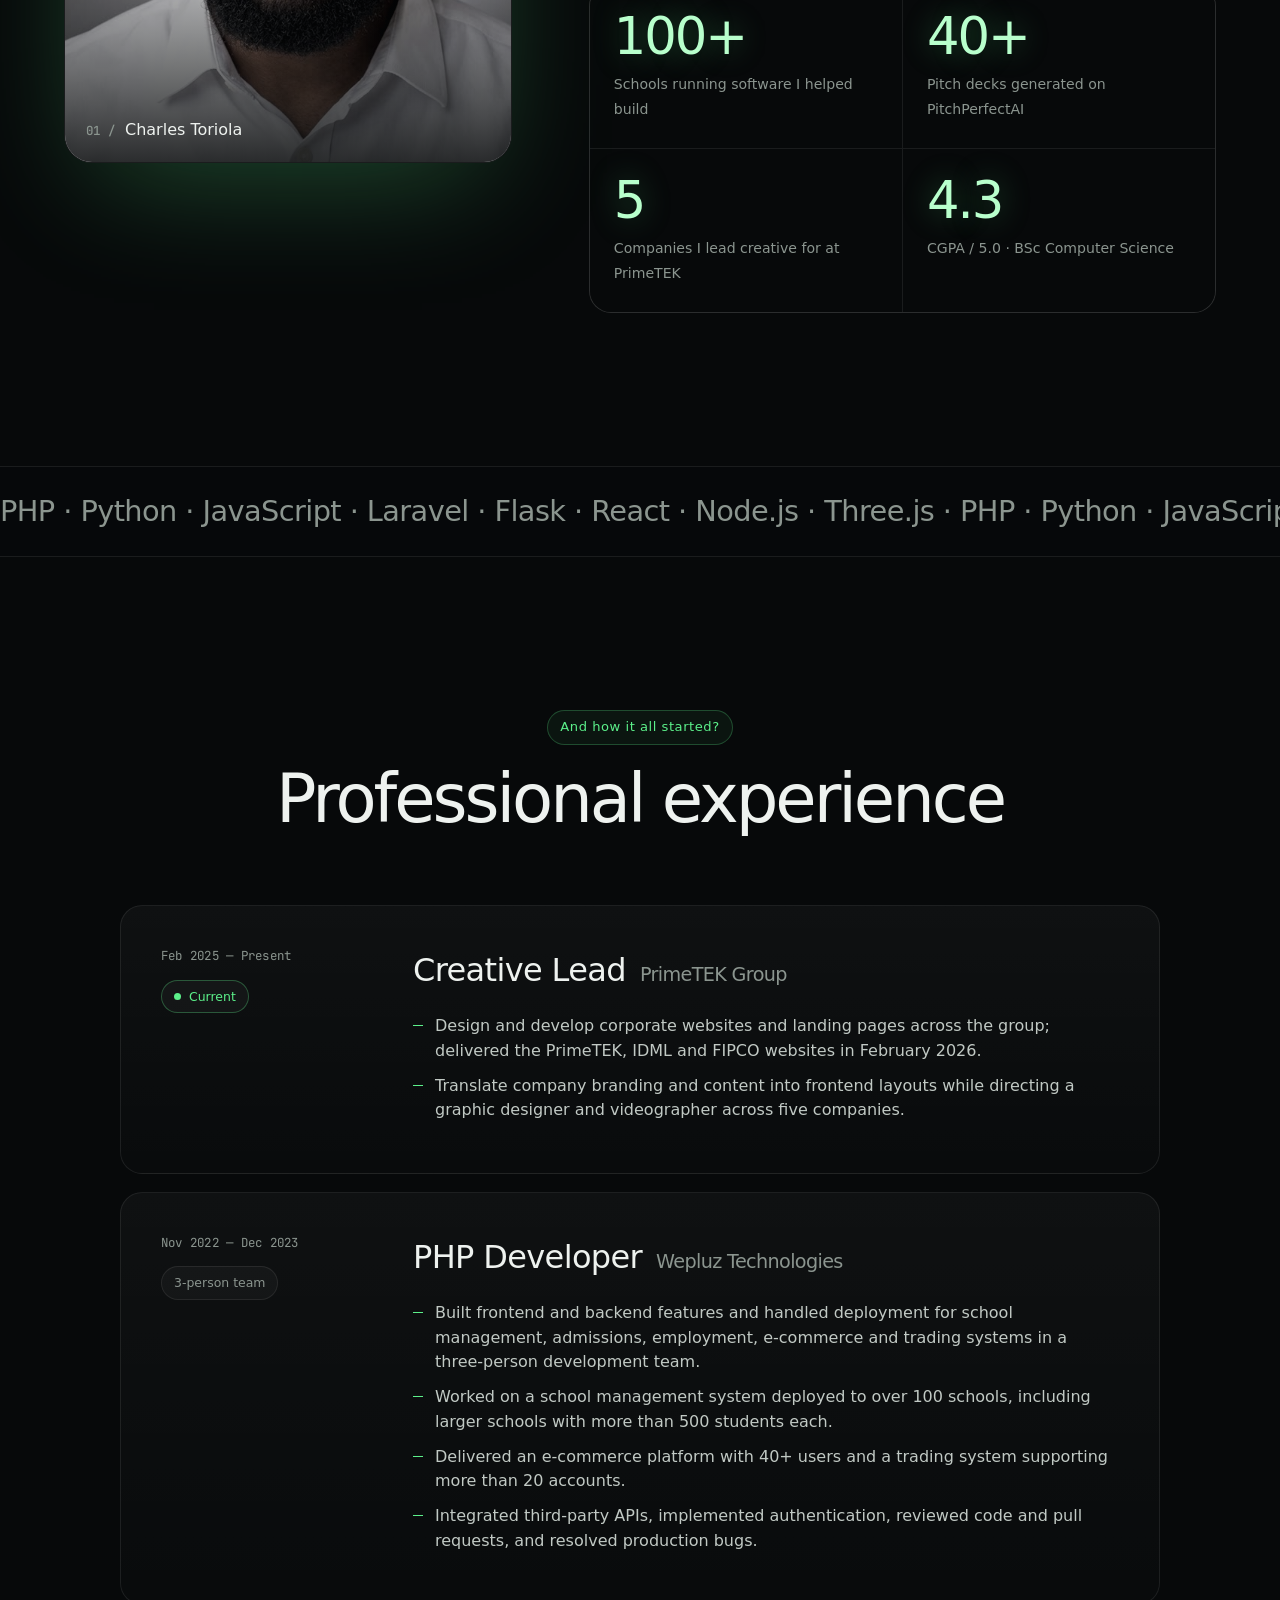
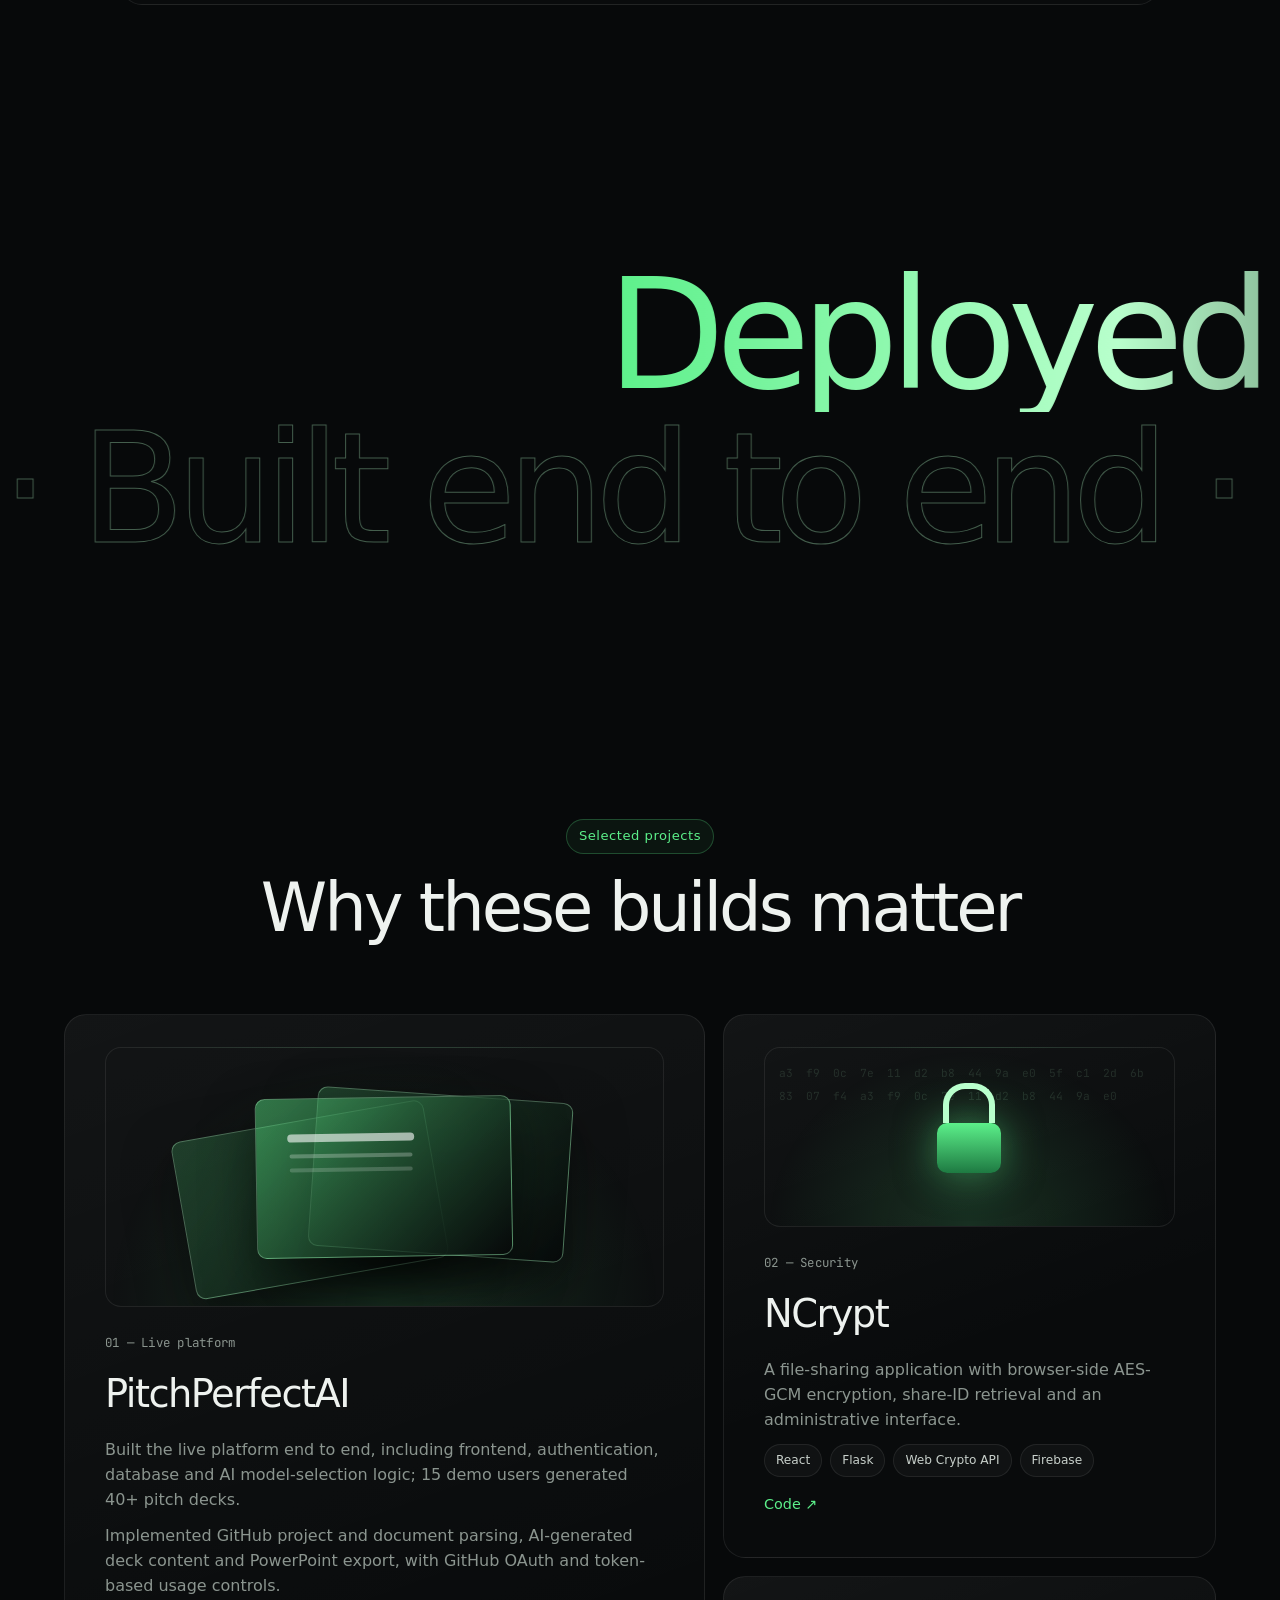
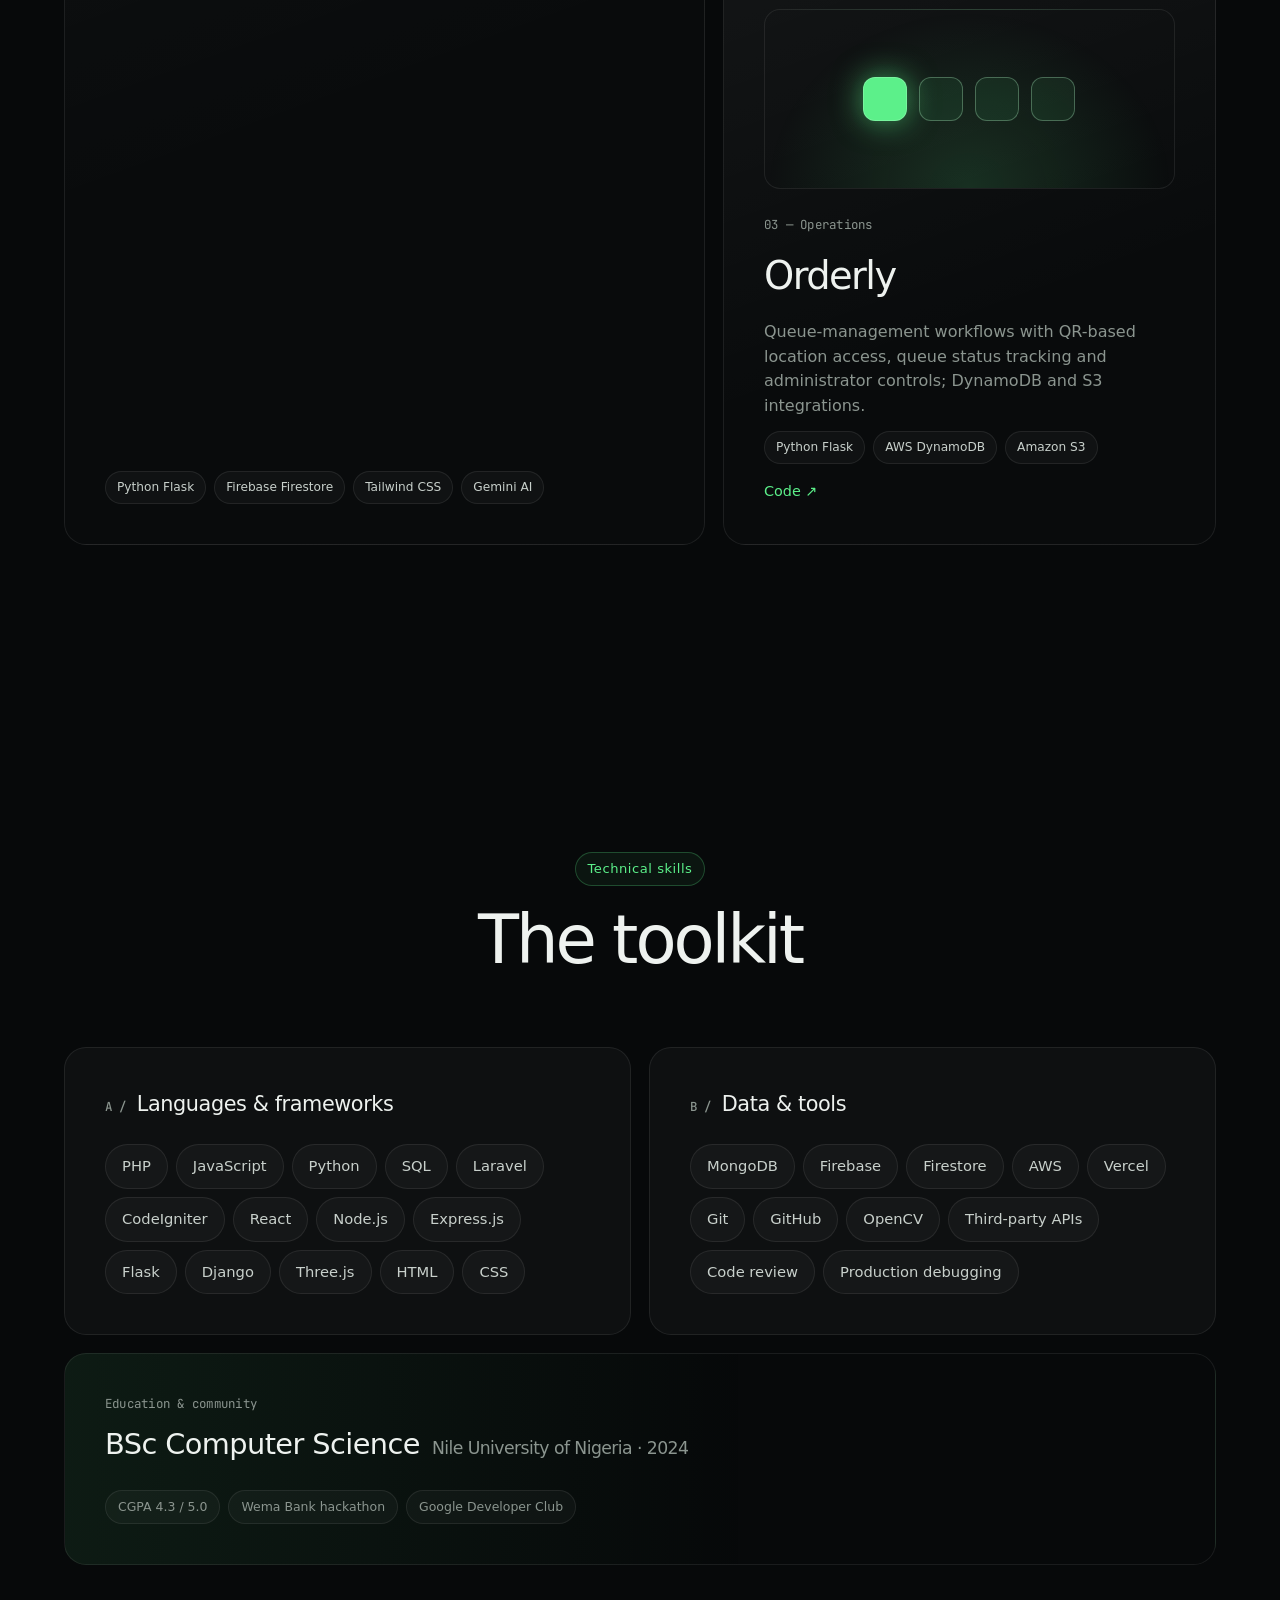
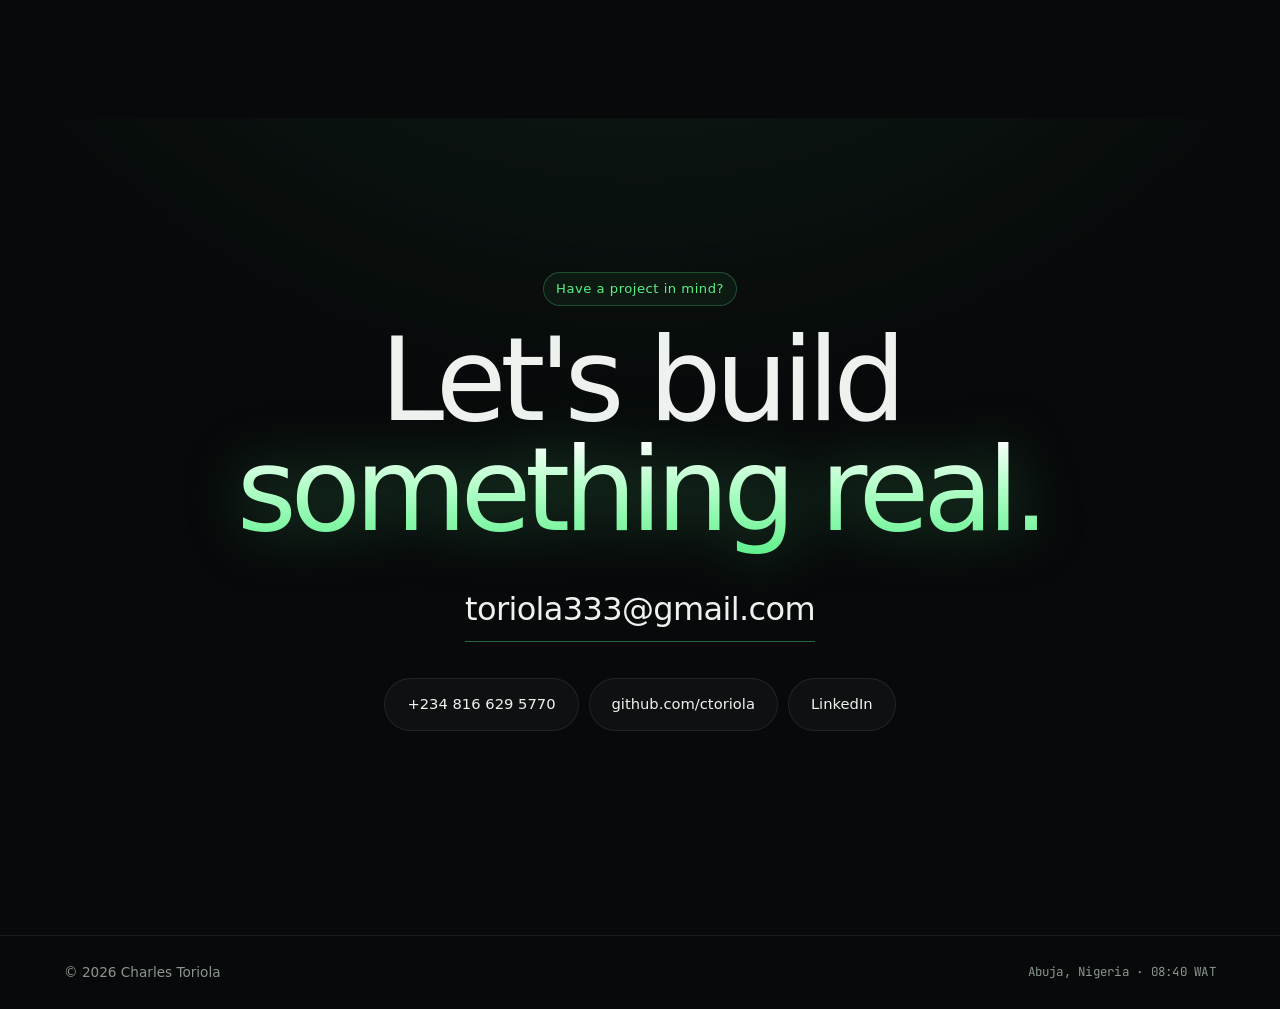
==== commit 004ae5d8: "Self-host Inter Tight as the main font Co-Authored-By: Claude Opus 5.5 <noreply@anthropic.com> Claud" ====
--- a/index.html
+++ b/index.html
@@ -9,7 +9,7 @@
 <meta property="og:image" content="assets/charles-toriola.jpg">
 <link rel="preconnect" href="https://fonts.googleapis.com">
 <link rel="preconnect" href="https://fonts.gstatic.com" crossorigin>
-<link href="https://fonts.googleapis.com/css2?family=Inter+Tight:wght@300;400;500;600&family=JetBrains+Mono:wght@400;500&display=swap" rel="stylesheet">
+<link href="https://fonts.googleapis.com/css2?family=JetBrains+Mono:wght@400;500&display=swap" rel="stylesheet">
 <link rel="stylesheet" href="styles.css">
 </head>
 <body>
--- a/styles.css
+++ b/styles.css
@@ -1,3 +1,8 @@
+@font-face { font-family: "Inter Tight"; font-style: normal; font-weight: 300; font-display: swap; src: url("assets/fonts/InterTight-300.ttf") format("truetype"); }
+@font-face { font-family: "Inter Tight"; font-style: normal; font-weight: 400; font-display: swap; src: url("assets/fonts/InterTight-400.ttf") format("truetype"); }
+@font-face { font-family: "Inter Tight"; font-style: normal; font-weight: 500; font-display: swap; src: url("assets/fonts/InterTight-500.ttf") format("truetype"); }
+@font-face { font-family: "Inter Tight"; font-style: normal; font-weight: 600; font-display: swap; src: url("assets/fonts/InterTight-600.ttf") format("truetype"); }
+
 :root {
   --bg: #07090a;
   --bg-2: #0d1110;
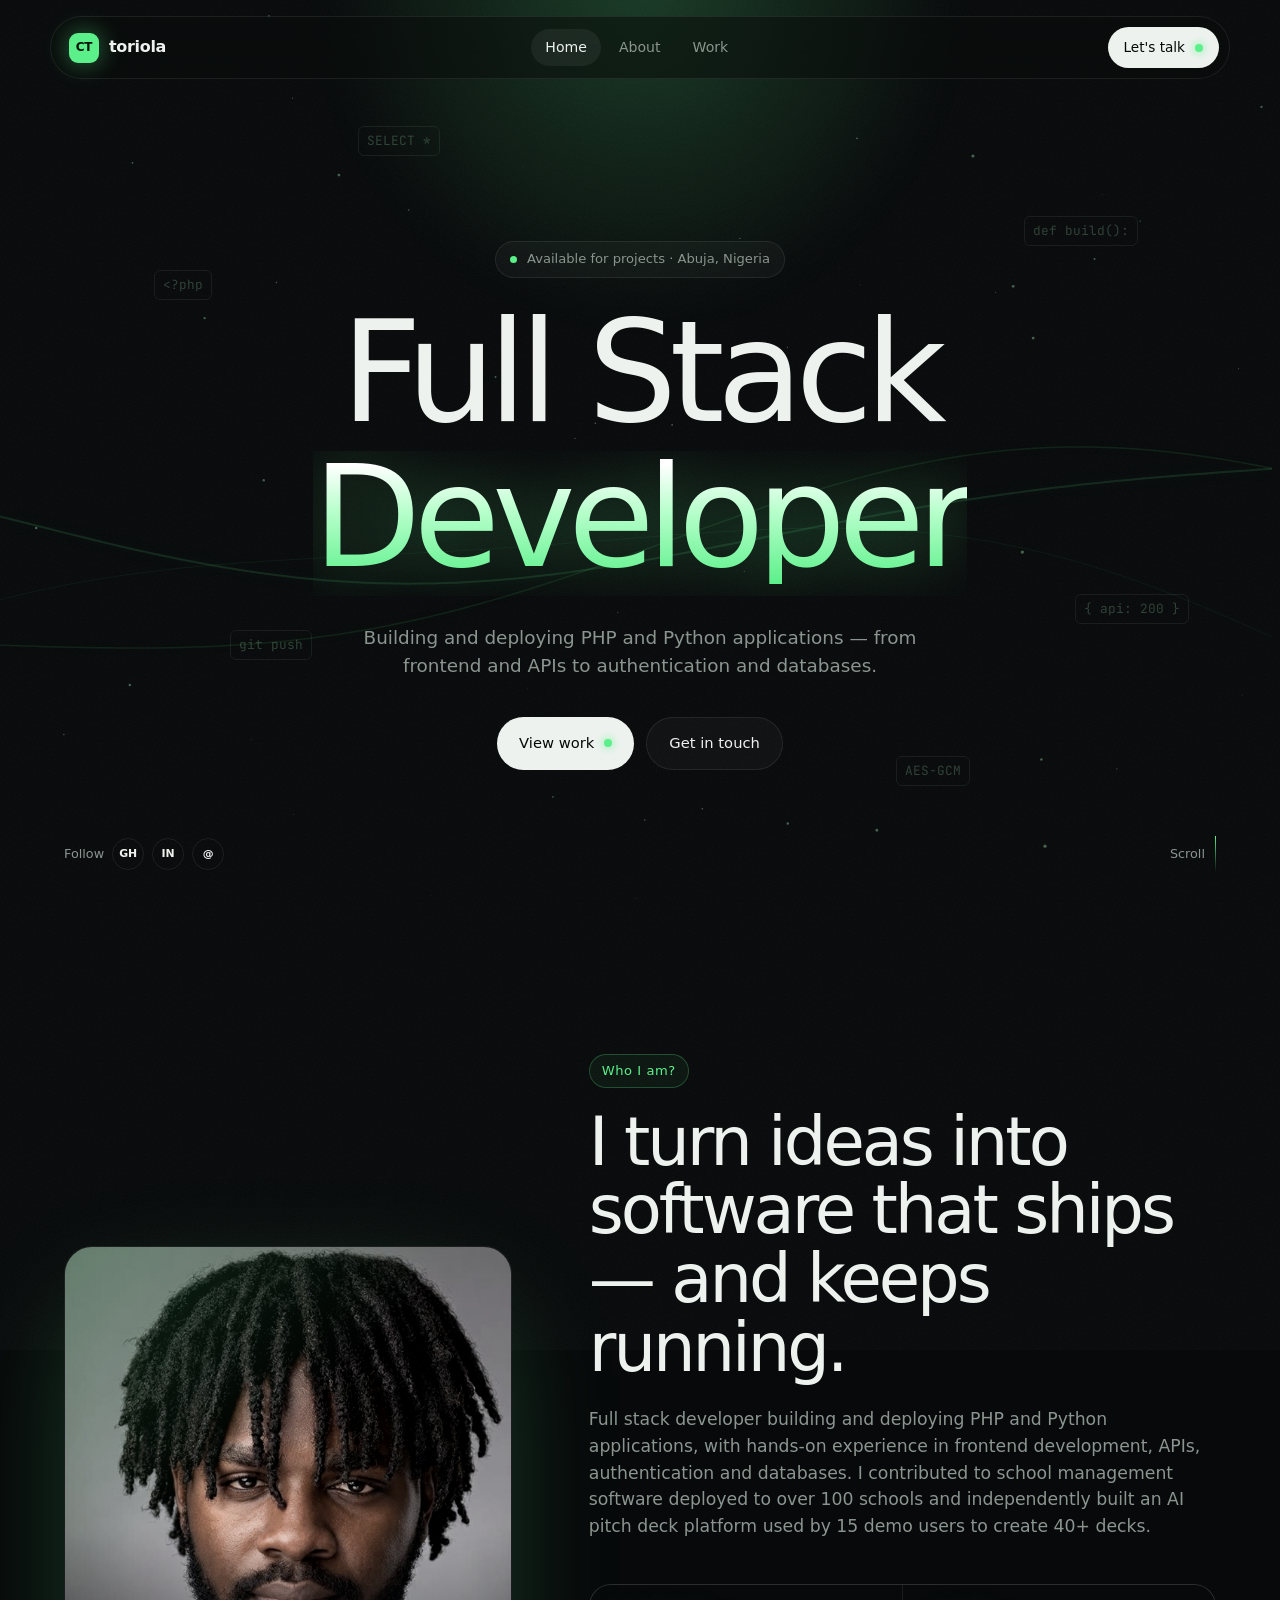
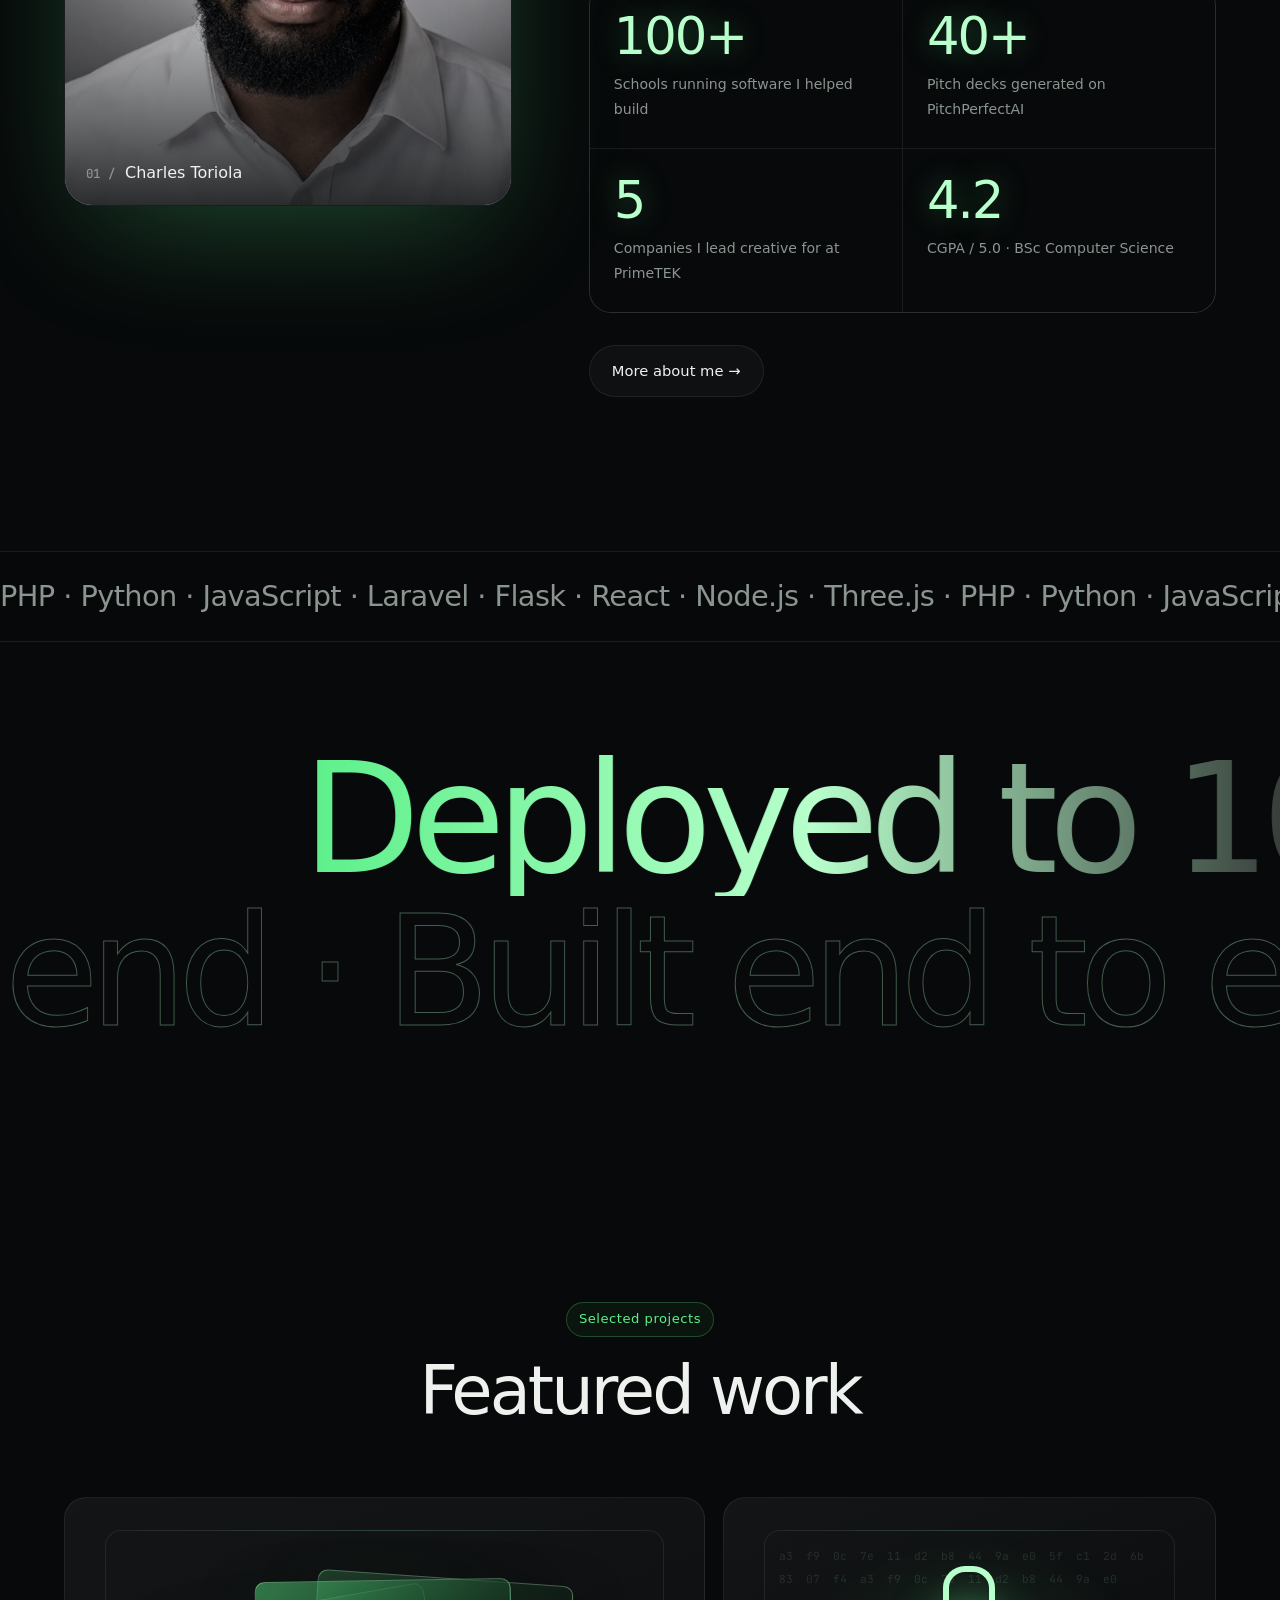
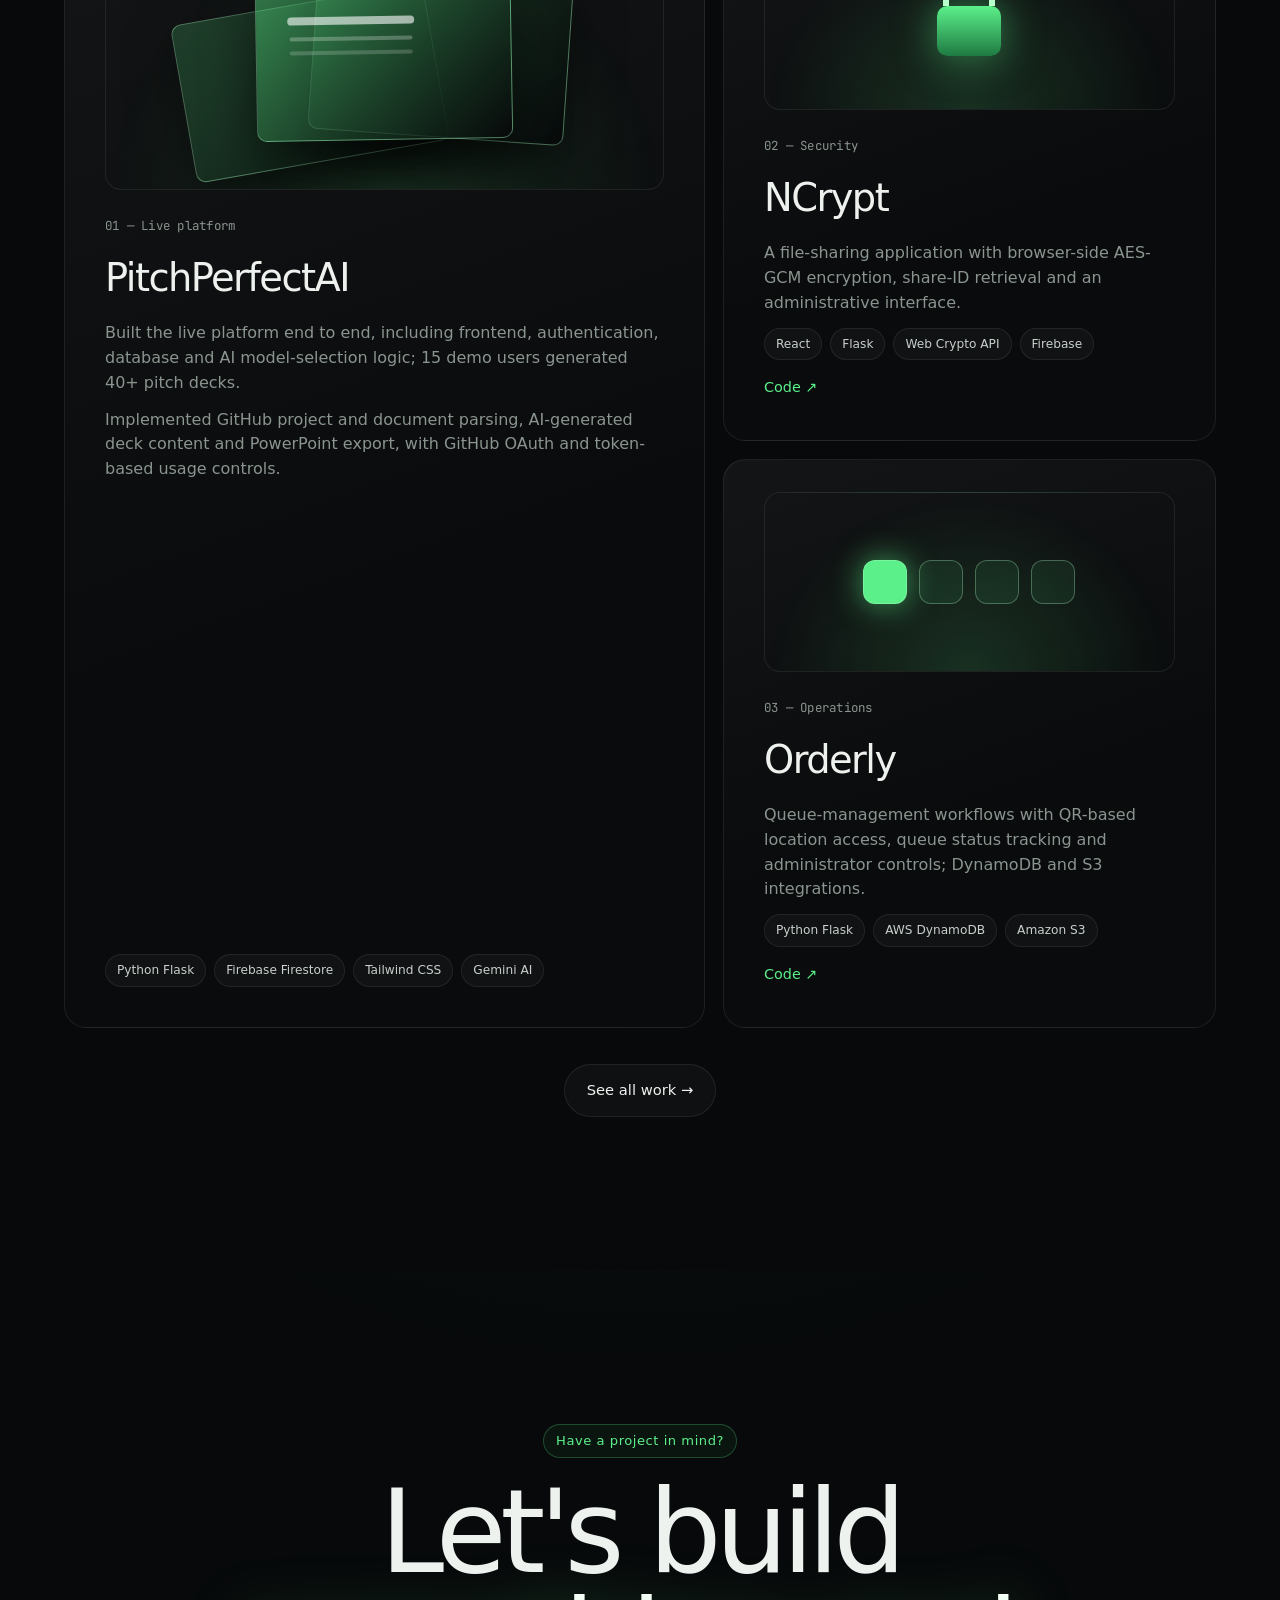
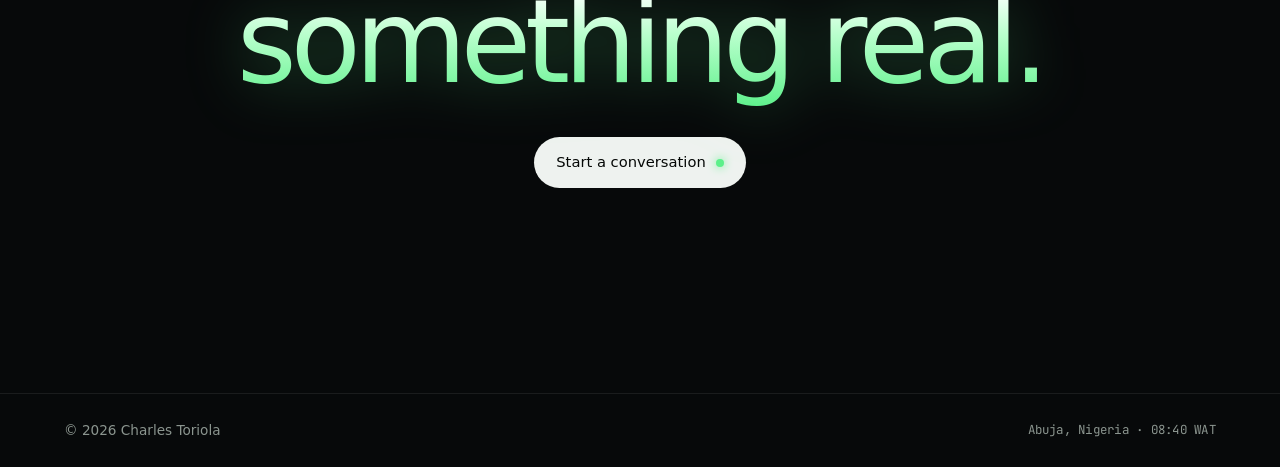
==== commit 92851ee7: "Split portfolio into Home, About, Work and Contact pages Adds animated page headers, page transition" ====
--- a/index.html
+++ b/index.html
@@ -16,15 +16,16 @@
 <canvas id="field" aria-hidden="true"></canvas>
 <div class="grain" aria-hidden="true"></div>
 
+
 <header class="nav">
-  <a href="#top" class="logo"><span class="logo-mark">CT</span>toriola</a>
+  <a href="index.html" class="logo"><span class="logo-mark">CT</span>toriola</a>
   <nav class="nav-links" aria-label="Primary">
-    <a href="#about">About</a>
-    <a href="#experience">Experience</a>
-    <a href="#projects">Projects</a>
-    <a href="#skills">Skills</a>
+    <a href="index.html" class="active" aria-current="page">Home</a>
+    <a href="about.html">About</a>
+    <a href="work.html">Work</a>
+    <a href="contact.html" class="nav-contact">Contact</a>
   </nav>
-  <a href="#contact" class="btn btn-primary btn-sm">Let's talk <span class="dot"></span></a>
+  <a href="contact.html" class="btn btn-primary btn-sm">Let's talk <span class="dot"></span></a>
 </header>
 
 <main id="top">
@@ -47,8 +48,8 @@
       </h1>
       <p class="hero-sub reveal">Building and deploying PHP and Python applications — from frontend and APIs to authentication and databases.</p>
       <div class="hero-cta reveal">
-        <a href="#projects" class="btn btn-primary">View work <span class="dot"></span></a>
-        <a href="#contact" class="btn btn-ghost">Get in touch</a>
+        <a href="work.html" class="btn btn-primary">View work <span class="dot"></span></a>
+        <a href="contact.html" class="btn btn-ghost">Get in touch</a>
       </div>
     </div>
     <div class="hero-foot">
@@ -63,7 +64,7 @@
   </section>
 
   <!-- ABOUT -->
-  <section id="about" class="about">
+  <section class="about">
     <div class="about-grid">
       <figure class="portrait reveal">
         <div class="portrait-frame"><img src="assets/charles-toriola.jpg" alt="Portrait of Charles Toriola" width="800" height="800" loading="lazy"></div>
@@ -79,6 +80,7 @@
           <div class="stat reveal"><strong data-count="5">0</strong><span>Companies I lead creative for at PrimeTEK</span></div>
           <div class="stat reveal"><strong data-count="4.3" data-dec="1">0</strong><span>CGPA / 5.0 · BSc Computer Science</span></div>
         </div>
+        <a href="about.html" class="btn btn-ghost more-inline reveal">More about me →</a>
       </div>
     </div>
   </section>
@@ -91,44 +93,6 @@
     </div>
   </div>
 
-  <!-- EXPERIENCE -->
-  <section id="experience" class="experience">
-    <div class="section-head">
-      <p class="eyebrow reveal">And how it all started?</p>
-      <h2 class="reveal">Professional experience</h2>
-    </div>
-    <div class="timeline">
-      <article class="job reveal">
-        <div class="job-meta">
-          <span class="mono">Feb 2025 — Present</span>
-          <span class="tag live"><span class="pulse"></span>Current</span>
-        </div>
-        <div class="job-body">
-          <h3>Creative Lead <em>PrimeTEK Group</em></h3>
-          <ul>
-            <li>Design and develop corporate websites and landing pages across the group; delivered the PrimeTEK, IDML and FIPCO websites in February 2026.</li>
-            <li>Translate company branding and content into frontend layouts while directing a graphic designer and videographer across five companies.</li>
-          </ul>
-        </div>
-      </article>
-      <article class="job reveal">
-        <div class="job-meta">
-          <span class="mono">Nov 2022 — Dec 2023</span>
-          <span class="tag">3-person team</span>
-        </div>
-        <div class="job-body">
-          <h3>PHP Developer <em>Wepluz Technologies</em></h3>
-          <ul>
-            <li>Built frontend and backend features and handled deployment for school management, admissions, employment, e-commerce and trading systems in a three-person development team.</li>
-            <li>Worked on a school management system deployed to over 100 schools, including larger schools with more than 500 students each.</li>
-            <li>Delivered an e-commerce platform with 40+ users and a trading system supporting more than 20 accounts.</li>
-            <li>Integrated third-party APIs, implemented authentication, reviewed code and pull requests, and resolved production bugs.</li>
-          </ul>
-        </div>
-      </article>
-    </div>
-  </section>
-
   <!-- BIG TYPE -->
   <section class="bigtype" aria-hidden="true">
     <div class="bigtype-row" data-dir="-1">Deployed to 100+ schools · Deployed to 100+ schools ·</div>
@@ -136,10 +100,10 @@
   </section>
 
   <!-- PROJECTS -->
-  <section id="projects" class="projects">
+  <section class="projects">
     <div class="section-head">
       <p class="eyebrow reveal">Selected projects</p>
-      <h2 class="reveal">Why these builds matter</h2>
+      <h2 class="reveal">Featured work</h2>
     </div>
     <div class="bento">
       <article class="card card-feature reveal" data-tilt>
@@ -170,52 +134,14 @@
         <a class="card-link" href="https://github.com/ctoriola" target="_blank" rel="noopener">Code ↗</a>
       </article>
     </div>
+    <div class="more reveal"><a href="work.html" class="btn btn-ghost">See all work →</a></div>
   </section>
 
-  <!-- SKILLS -->
-  <section id="skills" class="skills">
-    <div class="section-head">
-      <p class="eyebrow reveal">Technical skills</p>
-      <h2 class="reveal">The toolkit</h2>
-    </div>
-    <div class="skill-grid">
-      <div class="skill-block reveal">
-        <h3><span class="mono">A /</span> Languages &amp; frameworks</h3>
-        <div class="chips lg">
-          <span>PHP</span><span>JavaScript</span><span>Python</span><span>SQL</span><span>Laravel</span><span>CodeIgniter</span><span>React</span><span>Node.js</span><span>Express.js</span><span>Flask</span><span>Django</span><span>Three.js</span><span>HTML</span><span>CSS</span>
-        </div>
-      </div>
-      <div class="skill-block reveal">
-        <h3><span class="mono">B /</span> Data &amp; tools</h3>
-        <div class="chips lg">
-          <span>MongoDB</span><span>Firebase</span><span>Firestore</span><span>AWS</span><span>Vercel</span><span>Git</span><span>GitHub</span><span>OpenCV</span><span>Third-party APIs</span><span>Code review</span><span>Production debugging</span>
-        </div>
-      </div>
-    </div>
-    <div class="edu reveal">
-      <div>
-        <p class="mono">Education &amp; community</p>
-        <h3>BSc Computer Science <em>Nile University of Nigeria · 2024</em></h3>
-      </div>
-      <div class="edu-side">
-        <span class="tag">CGPA 4.3 / 5.0</span>
-        <span class="tag">Wema Bank hackathon</span>
-        <span class="tag">Google Developer Club</span>
-      </div>
-    </div>
-  </section>
-
-  <!-- CONTACT -->
-  <section id="contact" class="contact">
+  <section class="cta-band">
     <div class="horizon" aria-hidden="true"></div>
     <p class="eyebrow reveal">Have a project in mind?</p>
     <h2 class="contact-title reveal">Let's build<br><span class="glow">something real.</span></h2>
-    <a class="contact-mail reveal" href="mailto:toriola333@gmail.com">toriola333@gmail.com</a>
-    <div class="contact-links reveal">
-      <a href="tel:+2348166295770" class="btn btn-ghost">+234 816 629 5770</a>
-      <a href="https://github.com/ctoriola" target="_blank" rel="noopener" class="btn btn-ghost">github.com/ctoriola</a>
-      <a href="https://www.linkedin.com/" target="_blank" rel="noopener" class="btn btn-ghost">LinkedIn</a>
-    </div>
+    <div class="hero-cta reveal"><a href="contact.html" class="btn btn-primary">Start a conversation <span class="dot"></span></a></div>
   </section>
 </main>
 
@@ -227,3 +153,4 @@
 <script src="script.js"></script>
 </body>
 </html>
+
--- a/styles.css
+++ b/styles.css
@@ -328,3 +328,73 @@
   .hero-title .word { transform: none; }
   .reveal { opacity: 1; transform: none; filter: none; }
 }
+
+/* PAGE HERO (inner pages) */
+.page-hero { position: relative; min-height: 78svh; display: flex; align-items: flex-end; padding-top: 160px; padding-bottom: clamp(48px, 7vw, 90px); overflow: hidden; max-width: none; }
+.page-hero-inner { position: relative; width: 100%; max-width: 1320px; margin: 0 auto; }
+.page-crumb { display: flex; gap: 8px; margin-bottom: 22px; opacity: 0; animation: fadeUp .8s var(--ease) .1s forwards; }
+.page-crumb span { color: var(--green); }
+.page-title { font-size: clamp(3.6rem, 14vw, 12rem); font-weight: 500; line-height: .9; letter-spacing: -.06em; }
+.page-title .ch { display: inline-block; overflow: hidden; vertical-align: bottom; padding-bottom: .06em; }
+.page-title .ch > i {
+  display: inline-block; font-style: normal; transform: translateY(105%) rotate(6deg); transform-origin: left bottom; filter: blur(8px);
+  animation: chIn 1s var(--ease) forwards; animation-delay: calc(.2s + var(--i) * .035s);
+}
+.page-title .ch > i { background: linear-gradient(180deg, #fff 20%, var(--green-2) 70%, var(--green)); -webkit-background-clip: text; background-clip: text; color: transparent; }
+@keyframes chIn { to { transform: none; filter: none; } }
+@keyframes fadeUp { from { opacity: 0; transform: translateY(16px); } to { opacity: 1; transform: none; } }
+.page-sub { max-width: 540px; margin-top: 28px; color: var(--muted); font-size: clamp(1rem, 1.6vw, 1.2rem); opacity: 0; animation: fadeUp 1s var(--ease) .7s forwards; }
+.page-rule { position: absolute; left: var(--pad); right: var(--pad); bottom: 0; height: 1px; background: linear-gradient(90deg, var(--green), transparent); transform: scaleX(0); transform-origin: left; animation: grow 1.4s var(--ease) .5s forwards; }
+@keyframes grow { to { transform: scaleX(1); } }
+.page-hero .beam { top: -40%; }
+
+/* shared bits */
+.more { text-align: center; margin-top: 36px; }
+.more-inline { margin-top: 32px; }
+.cta-band { position: relative; text-align: center; overflow: hidden; max-width: none; padding-bottom: clamp(120px, 16vw, 220px); }
+.cta-band .hero-cta { margin-top: 40px; }
+
+/* WORK */
+.cases { display: grid; gap: 0; padding-top: 40px; }
+.case { display: grid; grid-template-columns: minmax(120px, 1fr) 3fr; gap: clamp(24px, 5vw, 80px); padding: clamp(40px, 6vw, 80px) 0; border-bottom: 1px solid var(--line); }
+.case-num { font-size: clamp(4rem, 10vw, 9rem); font-weight: 500; letter-spacing: -.06em; line-height: .85; color: transparent; -webkit-text-stroke: 1px rgba(184,255,204,.35); transition: color .5s, -webkit-text-stroke-color .5s; }
+.case:hover .case-num { color: var(--green); text-shadow: 0 0 40px rgba(92,240,138,.35); }
+.case h2 { margin: 10px 0 22px; }
+.case ul { margin-bottom: 24px; max-width: 720px; }
+.case li { position: relative; padding-left: 22px; color: #c1c9c4; margin-bottom: 10px; }
+.case li::before { content: ""; position: absolute; left: 0; top: .7em; width: 10px; height: 1px; background: var(--green); }
+.client-grid { display: grid; grid-template-columns: repeat(2, 1fr); gap: 18px; }
+.client { padding: clamp(24px, 3.5vw, 36px); border: 1px solid var(--line); border-radius: var(--radius); background: var(--surface); transition: border-color .4s; }
+.client:hover { border-color: rgba(92,240,138,.35); }
+.client h3 { font-size: 1.4rem; margin: 10px 0 8px; }
+.client p:last-child { color: var(--muted); }
+
+/* CONTACT PAGE */
+.contact-page { position: relative; text-align: center; overflow: hidden; padding-bottom: clamp(140px, 18vw, 240px); }
+.contact-page .contact-mail { margin-top: 0; font-size: clamp(1.4rem, 5vw, 3.6rem); }
+.contact-grid { display: grid; grid-template-columns: repeat(4, 1fr); gap: 14px; margin-top: 56px; text-align: left; }
+.contact-card { display: flex; flex-direction: column; gap: 10px; padding: 24px; border: 1px solid var(--line); border-radius: var(--radius); background: var(--surface); transition: border-color .3s, transform .4s var(--ease); }
+.contact-card strong { font-weight: 500; overflow-wrap: anywhere; }
+.contact-card:hover { border-color: var(--green); transform: translateY(-4px); }
+.contact-loc { margin-top: 40px; }
+
+/* page transition */
+body { animation: pageIn .6s var(--ease); }
+body.leaving main { opacity: 0; transform: translateY(-10px); transition: opacity .35s, transform .35s; }
+@keyframes pageIn { from { opacity: 0; } }
+
+@media (max-width: 900px) {
+  .case, .client-grid { grid-template-columns: 1fr; }
+  .contact-grid { grid-template-columns: 1fr 1fr; }
+  .nav-links { display: flex; }
+  .nav-links a { padding: 8px 10px; }
+  .nav .btn-sm { display: none; }
+}
+@media (max-width: 520px) { .contact-grid { grid-template-columns: 1fr; } }
+@media (prefers-reduced-motion: reduce) {
+  .page-title .ch > i { transform: none; filter: none; }
+  .page-crumb, .page-sub { opacity: 1; }
+  .page-rule { transform: none; }
+}
+.nav-links .nav-contact { display: none; }
+@media (max-width: 900px) { .nav-links .nav-contact { display: inline-block; } .logo { font-size: 0; gap: 0; } }
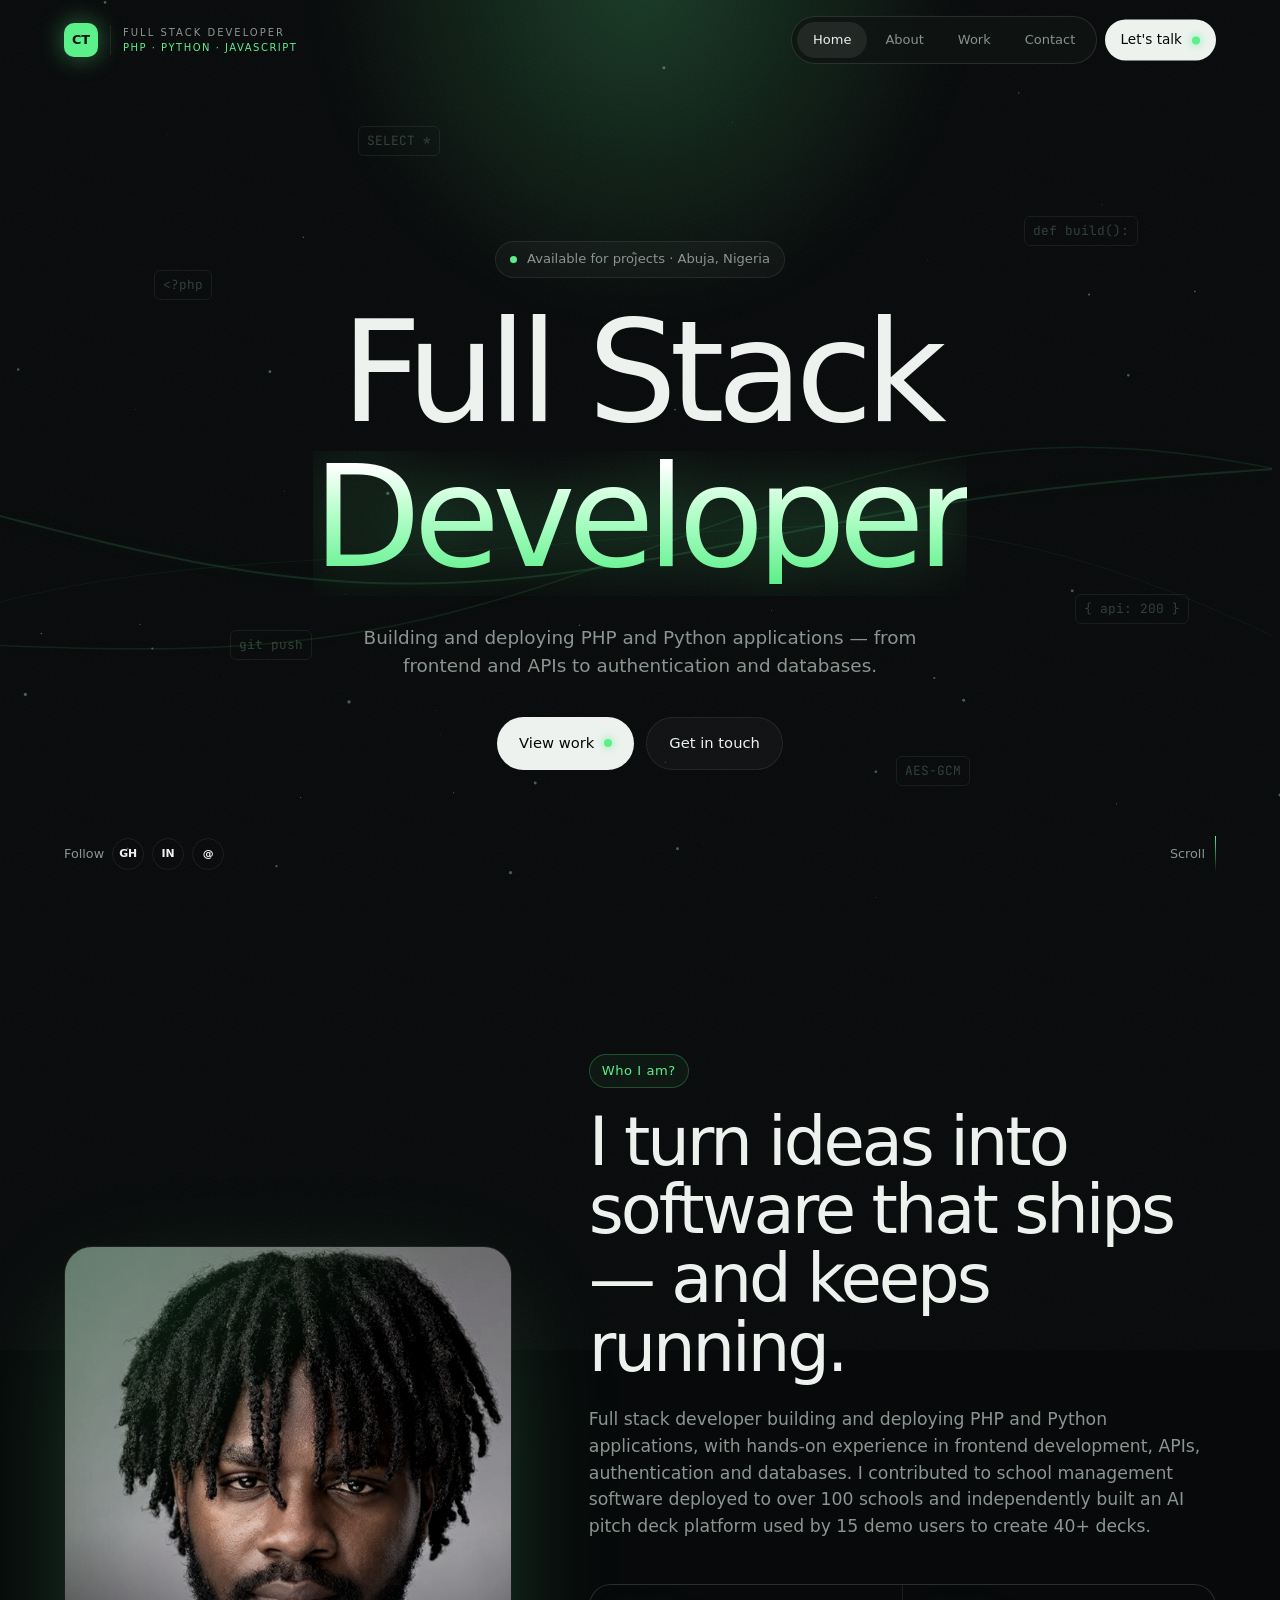
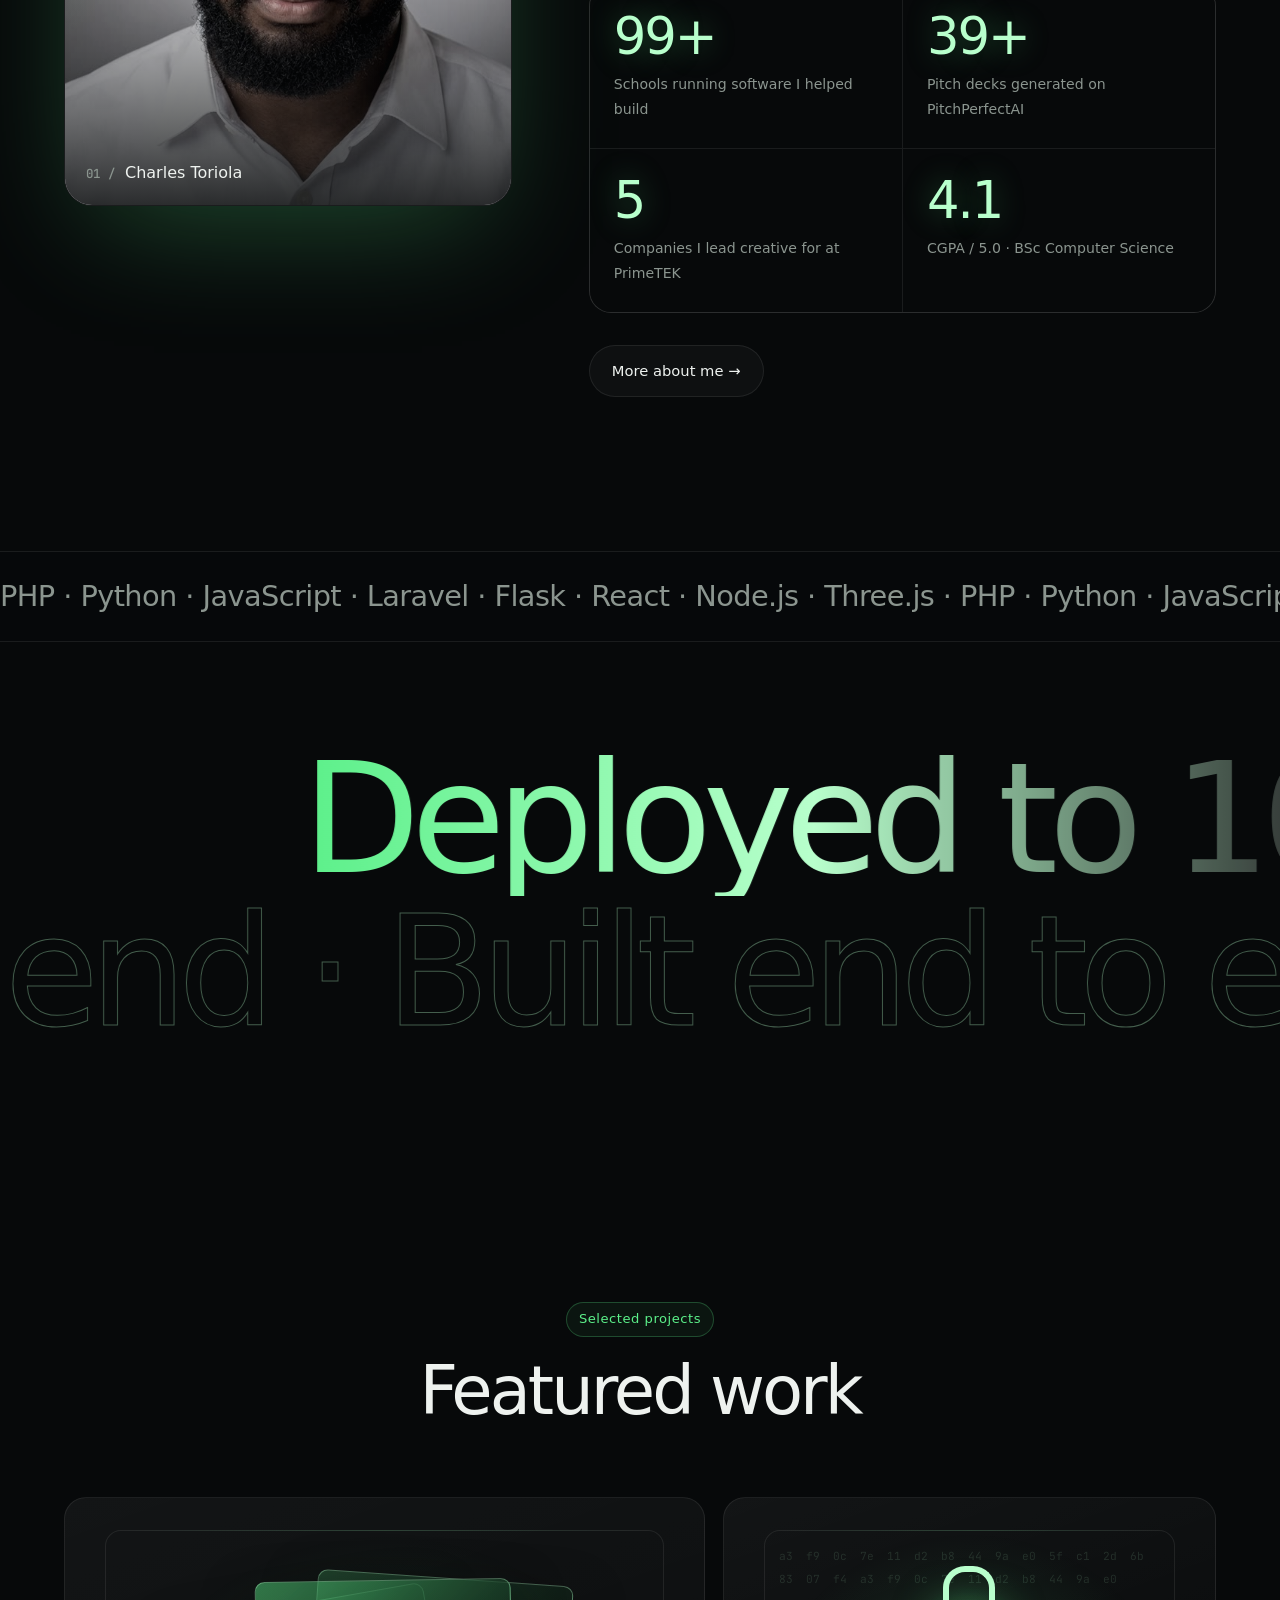
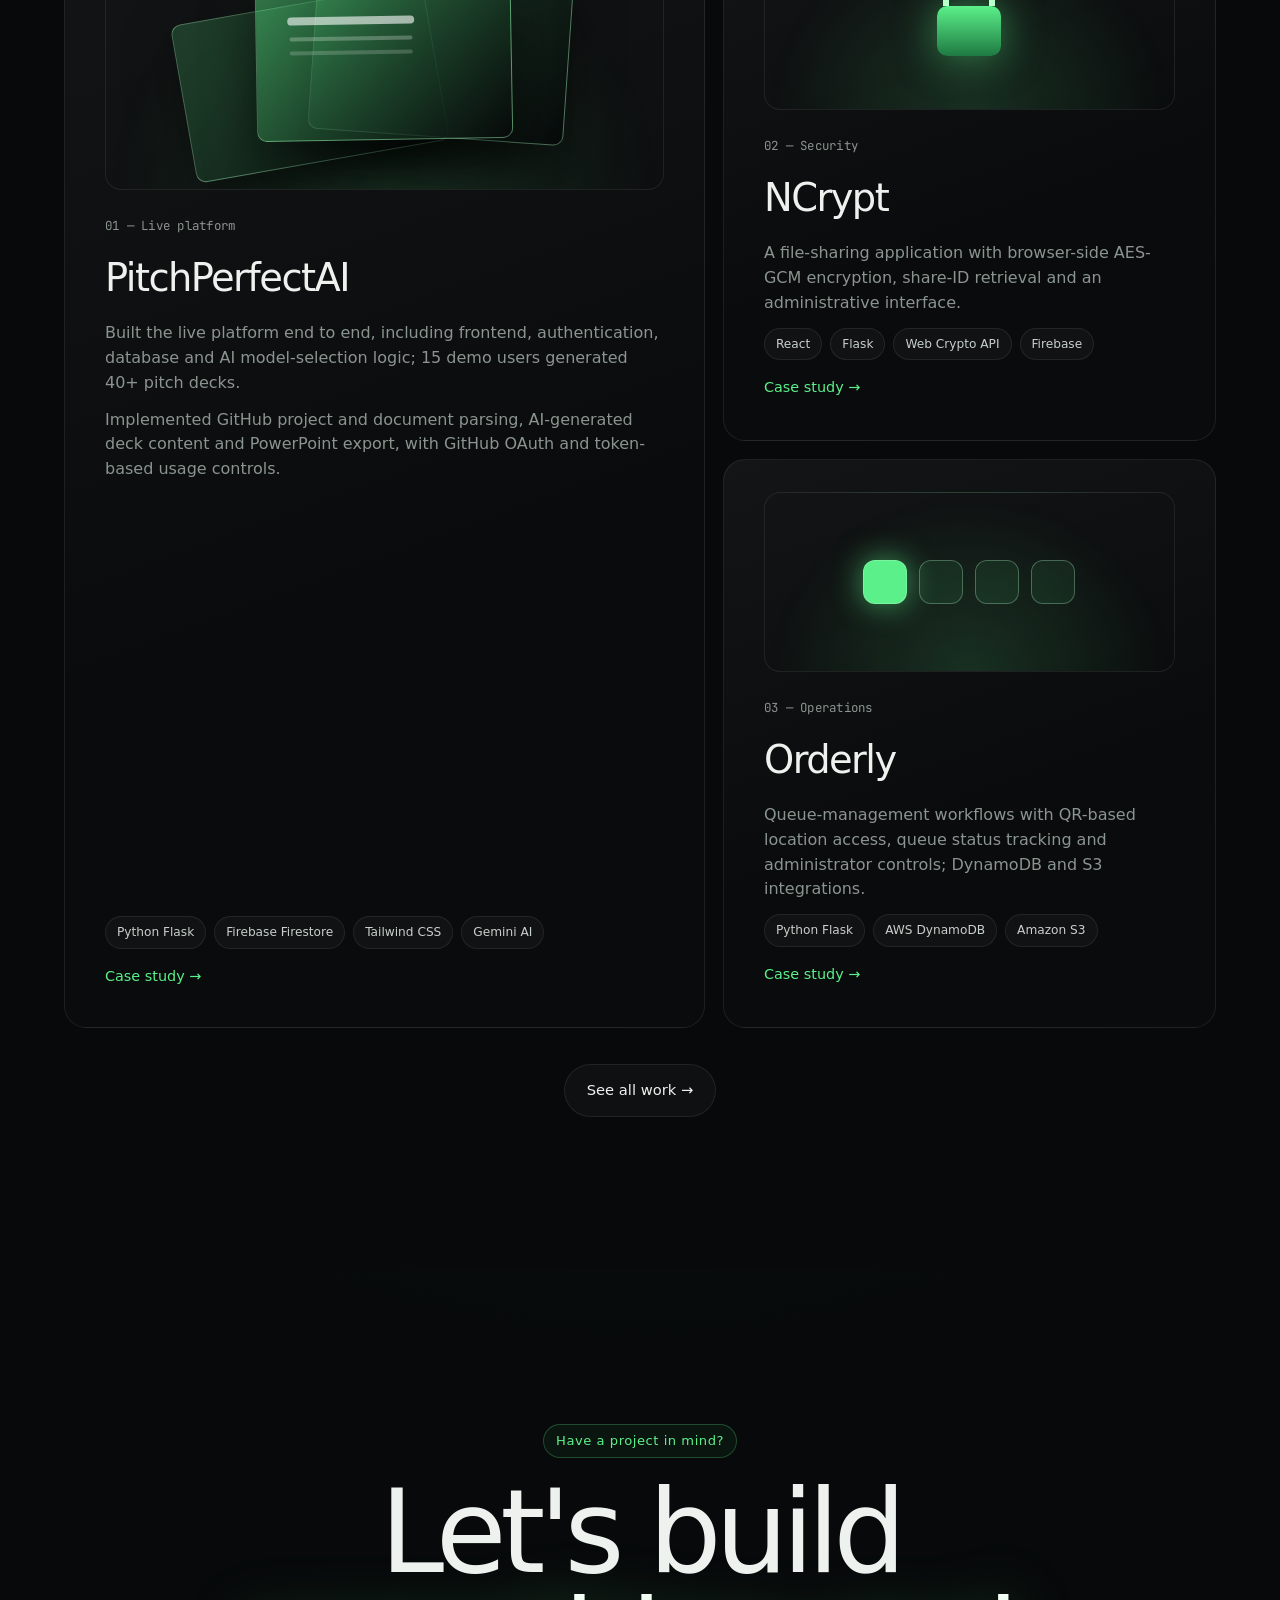
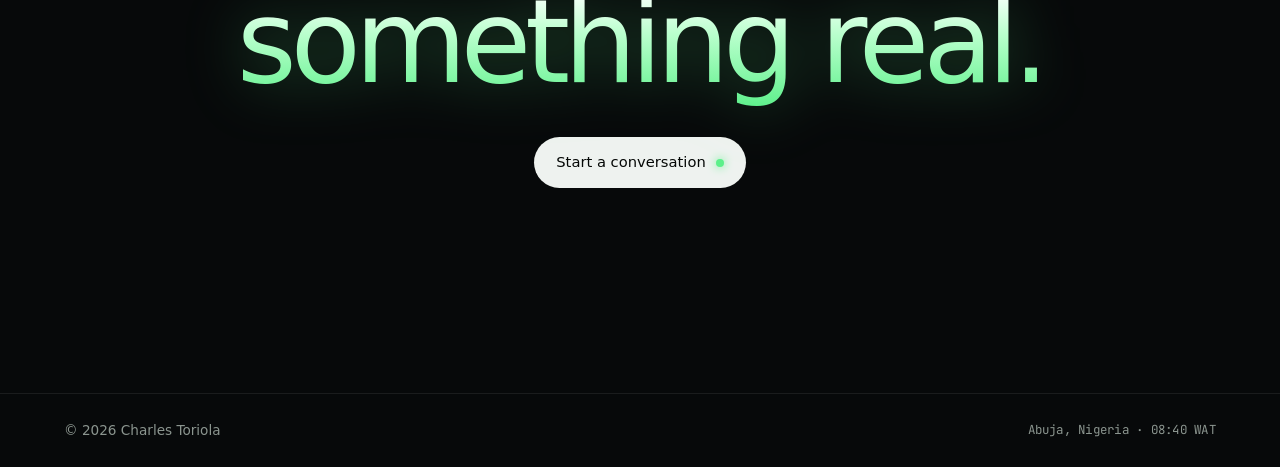
==== commit 385ffd74: "Add docking pill nav and case study pages for each project Nav pill fades in beside the CTA and glid" ====
--- a/index.html
+++ b/index.html
@@ -18,14 +18,17 @@
 
 
 <header class="nav">
-  <a href="index.html" class="logo"><span class="logo-mark">CT</span>toriola</a>
-  <nav class="nav-links" aria-label="Primary">
+  <div class="nav-brand">
+    <a href="index.html" class="logo" aria-label="Charles Toriola — Home"><span class="logo-mark">CT</span></a>
+    <div class="nav-tag"><span>Full Stack Developer</span><span>PHP · Python · JavaScript</span></div>
+  </div>
+  <nav class="nav-pill" aria-label="Primary">
     <a href="index.html" class="active" aria-current="page">Home</a>
     <a href="about.html">About</a>
     <a href="work.html">Work</a>
-    <a href="contact.html" class="nav-contact">Contact</a>
+    <a href="contact.html">Contact</a>
   </nav>
-  <a href="contact.html" class="btn btn-primary btn-sm">Let's talk <span class="dot"></span></a>
+  <a href="contact.html" class="btn btn-primary btn-sm nav-cta">Let's talk <span class="dot"></span></a>
 </header>
 
 <main id="top">
@@ -110,28 +113,31 @@
         <div class="card-glow"></div>
         <div class="card-art art-deck" aria-hidden="true"><i></i><i></i><i></i></div>
         <p class="mono card-idx">01 — Live platform</p>
-        <h3>PitchPerfectAI</h3>
+        <h3><a href="pitchperfectai.html">PitchPerfectAI</a></h3>
         <p>Built the live platform end to end, including frontend, authentication, database and AI model-selection logic; 15 demo users generated 40+ pitch decks.</p>
         <p>Implemented GitHub project and document parsing, AI-generated deck content and PowerPoint export, with GitHub OAuth and token-based usage controls.</p>
         <div class="chips"><span>Python Flask</span><span>Firebase Firestore</span><span>Tailwind CSS</span><span>Gemini AI</span></div>
+        <a class="card-link" href="pitchperfectai.html">Case study →</a>
       </article>
       <article class="card reveal" data-tilt>
         <div class="card-glow"></div>
         <div class="card-art art-lock" aria-hidden="true"><b></b></div>
         <p class="mono card-idx">02 — Security</p>
-        <h3>NCrypt</h3>
+        <h3><a href="ncrypt.html">NCrypt</a></h3>
         <p>A file-sharing application with browser-side AES-GCM encryption, share-ID retrieval and an administrative interface.</p>
         <div class="chips"><span>React</span><span>Flask</span><span>Web Crypto API</span><span>Firebase</span></div>
-        <a class="card-link" href="https://github.com/ctoriola" target="_blank" rel="noopener">Code ↗</a>
+        <a class="card-link" href="ncrypt.html">Case study →</a>
+        
       </article>
       <article class="card reveal" data-tilt>
         <div class="card-glow"></div>
         <div class="card-art art-queue" aria-hidden="true"><i></i><i></i><i></i><i></i></div>
         <p class="mono card-idx">03 — Operations</p>
-        <h3>Orderly</h3>
+        <h3><a href="orderly.html">Orderly</a></h3>
         <p>Queue-management workflows with QR-based location access, queue status tracking and administrator controls; DynamoDB and S3 integrations.</p>
         <div class="chips"><span>Python Flask</span><span>AWS DynamoDB</span><span>Amazon S3</span></div>
-        <a class="card-link" href="https://github.com/ctoriola" target="_blank" rel="noopener">Code ↗</a>
+        <a class="card-link" href="orderly.html">Case study →</a>
+        
       </article>
     </div>
     <div class="more reveal"><a href="work.html" class="btn btn-ghost">See all work →</a></div>
--- a/styles.css
+++ b/styles.css
@@ -43,26 +43,38 @@
 }
 main, .footer, .nav { position: relative; z-index: 2; }
 
-/* NAV */
-.nav {
-  position: fixed; top: 16px; left: 50%; transform: translateX(-50%);
-  width: min(1180px, calc(100% - 32px));
-  display: flex; align-items: center; justify-content: space-between; gap: 16px;
-  padding: 10px 10px 10px 18px;
-  background: rgba(10, 14, 12, .55); backdrop-filter: blur(16px); -webkit-backdrop-filter: blur(16px);
-  border: 1px solid var(--line); border-radius: 999px; z-index: 50;
-  transition: transform .5s var(--ease);
-}
-.nav.hide { transform: translate(-50%, -120%); }
-.logo { display: flex; align-items: center; gap: 10px; font-weight: 600; letter-spacing: -.02em; }
+/* NAV — pill docks beside the CTA, glides to centre on scroll */
+.nav { position: fixed; top: 0; left: 0; right: 0; height: 80px; z-index: 50; pointer-events: none; }
+.nav > * { pointer-events: auto; }
+.nav-brand { position: absolute; left: var(--pad); top: 50%; transform: translateY(-50%); display: flex; align-items: center; }
+.logo { display: flex; align-items: center; transition: opacity .3s; }
+.logo:hover { opacity: .8; }
 .logo-mark {
-  display: grid; place-items: center; width: 30px; height: 30px; border-radius: 9px;
-  background: var(--green); color: #04150a; font-size: .75rem; font-weight: 700;
+  display: grid; place-items: center; width: 34px; height: 34px; border-radius: 10px;
+  background: var(--green); color: #04150a; font-size: .8rem; font-weight: 700;
   box-shadow: 0 0 24px rgba(92, 240, 138, .45);
 }
-.nav-links { display: flex; gap: 4px; }
-.nav-links a { padding: 8px 14px; border-radius: 999px; font-size: .88rem; color: var(--muted); transition: color .3s, background .3s; }
-.nav-links a:hover, .nav-links a.active { color: var(--text); background: rgba(255,255,255,.06); }
+.nav-tag {
+  display: flex; flex-direction: column; margin-left: 12px; padding-left: 12px; border-left: 1px solid var(--line);
+  white-space: nowrap; overflow: hidden; max-width: 240px; opacity: 1;
+  transition: max-width .5s var(--ease), opacity .4s, margin .5s var(--ease), padding .5s var(--ease);
+}
+.nav-tag span { font-size: 10px; font-weight: 500; letter-spacing: .2em; text-transform: uppercase; line-height: 1.5; color: var(--muted); }
+.nav-tag span + span { color: var(--green); letter-spacing: .15em; }
+.nav.scrolled .nav-tag { max-width: 0; opacity: 0; margin-left: 0; padding-left: 0; border-color: transparent; }
+.nav-pill {
+  position: absolute; top: 50%; left: 50%; transform: translateY(-50%);
+  display: flex; gap: 2px; padding: 5px; border-radius: 999px;
+  background: rgba(16, 20, 18, .8); backdrop-filter: blur(20px); -webkit-backdrop-filter: blur(20px);
+  border: 1px solid rgba(255,255,255,.12);
+  opacity: 0; transition: left .6s cubic-bezier(.4,0,.2,1), opacity .6s cubic-bezier(.4,0,.2,1);
+}
+.nav.ready .nav-pill { opacity: 1; }
+.nav-pill a { padding: 8px 16px; border-radius: 999px; font-size: 13px; font-weight: 500; color: var(--muted); transition: color .3s, background .3s; }
+.nav-pill a:hover { color: var(--text); }
+.nav-pill a.active { color: var(--text); background: rgba(255,255,255,.08); }
+.nav-cta { position: absolute; right: var(--pad); top: 50%; transform: translateY(-50%); }
+.nav-cta:hover { transform: translateY(calc(-50% - 2px)); }
 
 /* BUTTONS */
 .btn {
@@ -310,7 +322,6 @@
 
 /* RESPONSIVE */
 @media (max-width: 900px) {
-  .nav-links { display: none; }
   .about-grid, .bento, .skill-grid { grid-template-columns: 1fr; }
   .card-feature { grid-row: auto; }
   .job { grid-template-columns: 1fr; gap: 16px; }
@@ -386,9 +397,6 @@
 @media (max-width: 900px) {
   .case, .client-grid { grid-template-columns: 1fr; }
   .contact-grid { grid-template-columns: 1fr 1fr; }
-  .nav-links { display: flex; }
-  .nav-links a { padding: 8px 10px; }
-  .nav .btn-sm { display: none; }
 }
 @media (max-width: 520px) { .contact-grid { grid-template-columns: 1fr; } }
 @media (prefers-reduced-motion: reduce) {
@@ -396,5 +404,45 @@
   .page-crumb, .page-sub { opacity: 1; }
   .page-rule { transform: none; }
 }
-.nav-links .nav-contact { display: none; }
-@media (max-width: 900px) { .nav-links .nav-contact { display: inline-block; } .logo { font-size: 0; gap: 0; } }
+
+@media (max-width: 900px) {
+  .nav { height: 68px; }
+  .nav-tag { display: none; }
+  .nav-pill { position: fixed; top: auto; bottom: 16px; left: 50% !important; transform: translateX(-50%); box-shadow: 0 10px 40px rgba(0,0,0,.5); }
+  .nav-pill a { padding: 9px 14px; }
+}
+
+/* PROJECT PAGES */
+.page-crumb a { color: var(--muted); transition: color .3s; }
+.page-crumb a:hover { color: var(--text); }
+.project-hero { min-height: 88svh; }
+.project-meta { display: flex; flex-wrap: wrap; gap: 20px 48px; align-items: flex-end; margin-top: 44px; opacity: 0; animation: fadeUp 1s var(--ease) .9s forwards; }
+.project-meta dt { margin-bottom: 6px; }
+.project-meta dd { font-weight: 500; }
+.project-links { display: flex; gap: 10px; flex-wrap: wrap; margin-left: auto; }
+.project-body { display: grid; gap: clamp(64px, 9vw, 120px); }
+.project-grid { display: grid; grid-template-columns: 1fr 3fr; gap: clamp(20px, 5vw, 80px); align-items: start; }
+.project-side { position: sticky; top: 110px; }
+.project-lead { font-size: clamp(1.25rem, 2.4vw, 1.85rem); line-height: 1.4; letter-spacing: -.02em; }
+.stats-3 { grid-template-columns: repeat(3, 1fr); }
+.flow { list-style: none; display: grid; grid-template-columns: repeat(2, 1fr); gap: 14px; counter-reset: s; }
+.flow-step { padding: 26px; border: 1px solid var(--line); border-radius: var(--radius); background: var(--surface); position: relative; overflow: hidden; transition: border-color .4s; }
+.flow-step:hover { border-color: rgba(92,240,138,.35); }
+.flow-step span { color: var(--green); }
+.flow-step h3 { font-size: 1.35rem; margin: 10px 0 6px; }
+.flow-step p { color: var(--muted); }
+.built li { position: relative; padding: 18px 0 18px 30px; border-bottom: 1px solid var(--line); color: #c9d1cc; font-size: 1.05rem; }
+.built li::before { content: ""; position: absolute; left: 0; top: 1.55em; width: 14px; height: 1px; background: var(--green); box-shadow: 0 0 8px var(--green); }
+.next-project { display: block; text-align: center; padding: clamp(80px, 12vw, 160px) var(--pad); border-top: 1px solid var(--line); position: relative; z-index: 2; }
+.next-name { display: block; margin-top: 16px; font-size: clamp(3rem, 10vw, 8rem); font-weight: 500; letter-spacing: -.06em; line-height: 1; transition: color .4s, text-shadow .4s; }
+.next-name i { font-style: normal; display: inline-block; transition: transform .5s var(--ease); }
+.next-project:hover .next-name { color: var(--green); text-shadow: 0 0 40px rgba(92,240,138,.35); }
+.next-project:hover .next-name i { transform: translateX(16px); }
+.case h2 a { transition: color .3s; }
+.case h2 a:hover { color: var(--green); }
+@media (max-width: 900px) {
+  .project-grid, .flow { grid-template-columns: 1fr; }
+  .project-side { position: static; }
+  .project-links { margin-left: 0; }
+}
+@media (max-width: 520px) { .stats-3 { grid-template-columns: 1fr; } }
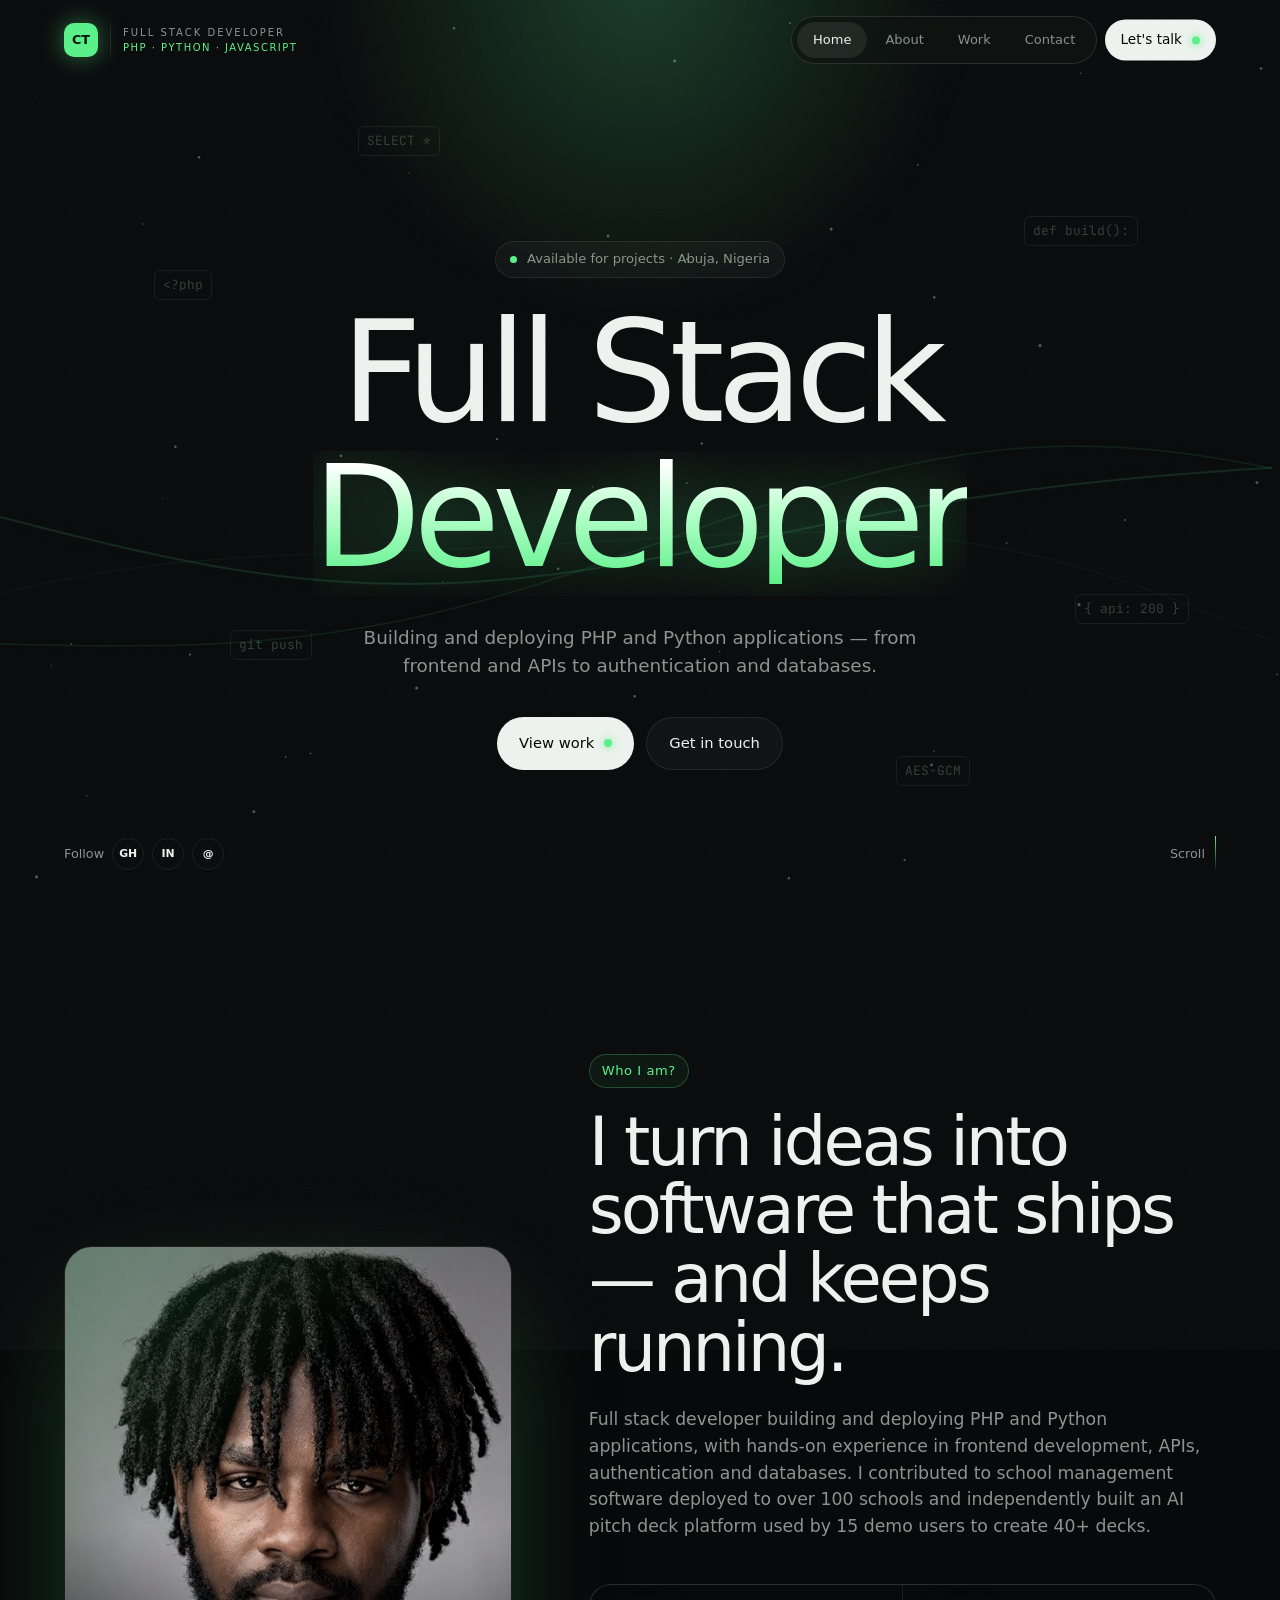
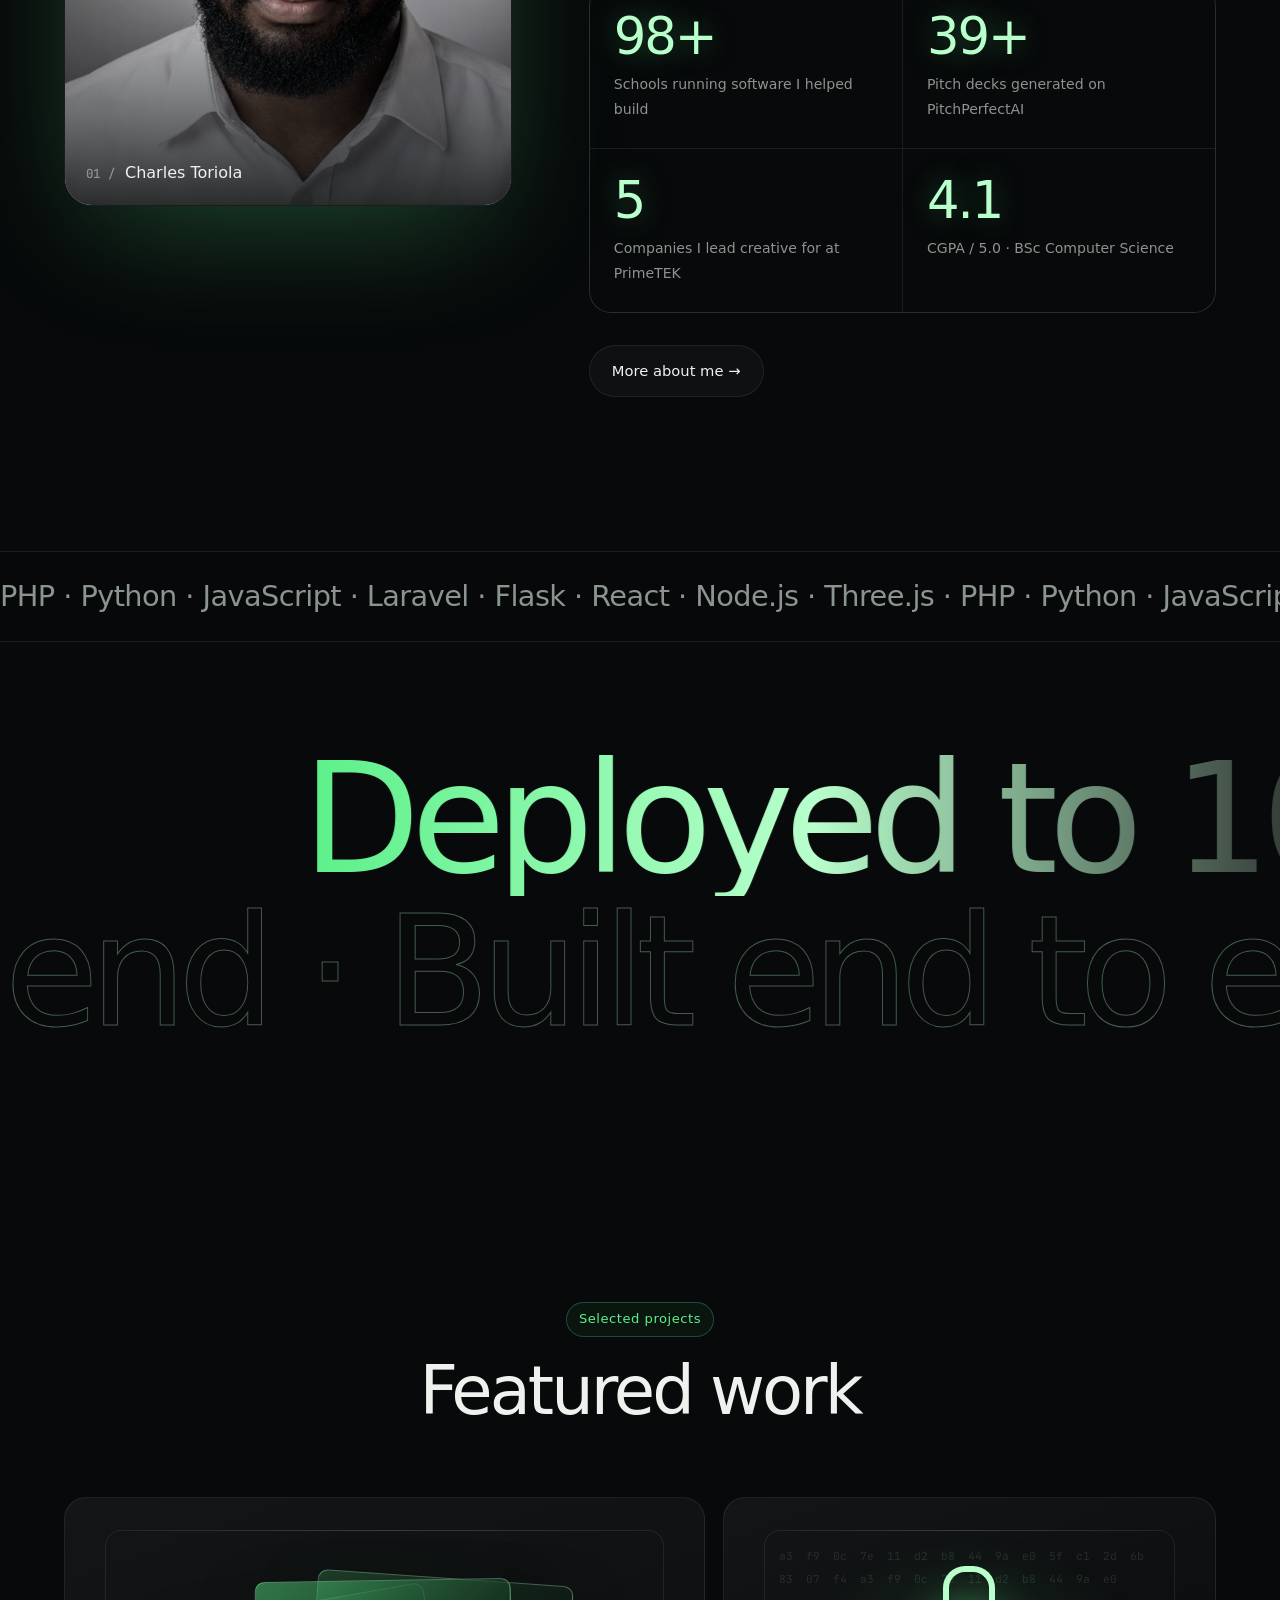
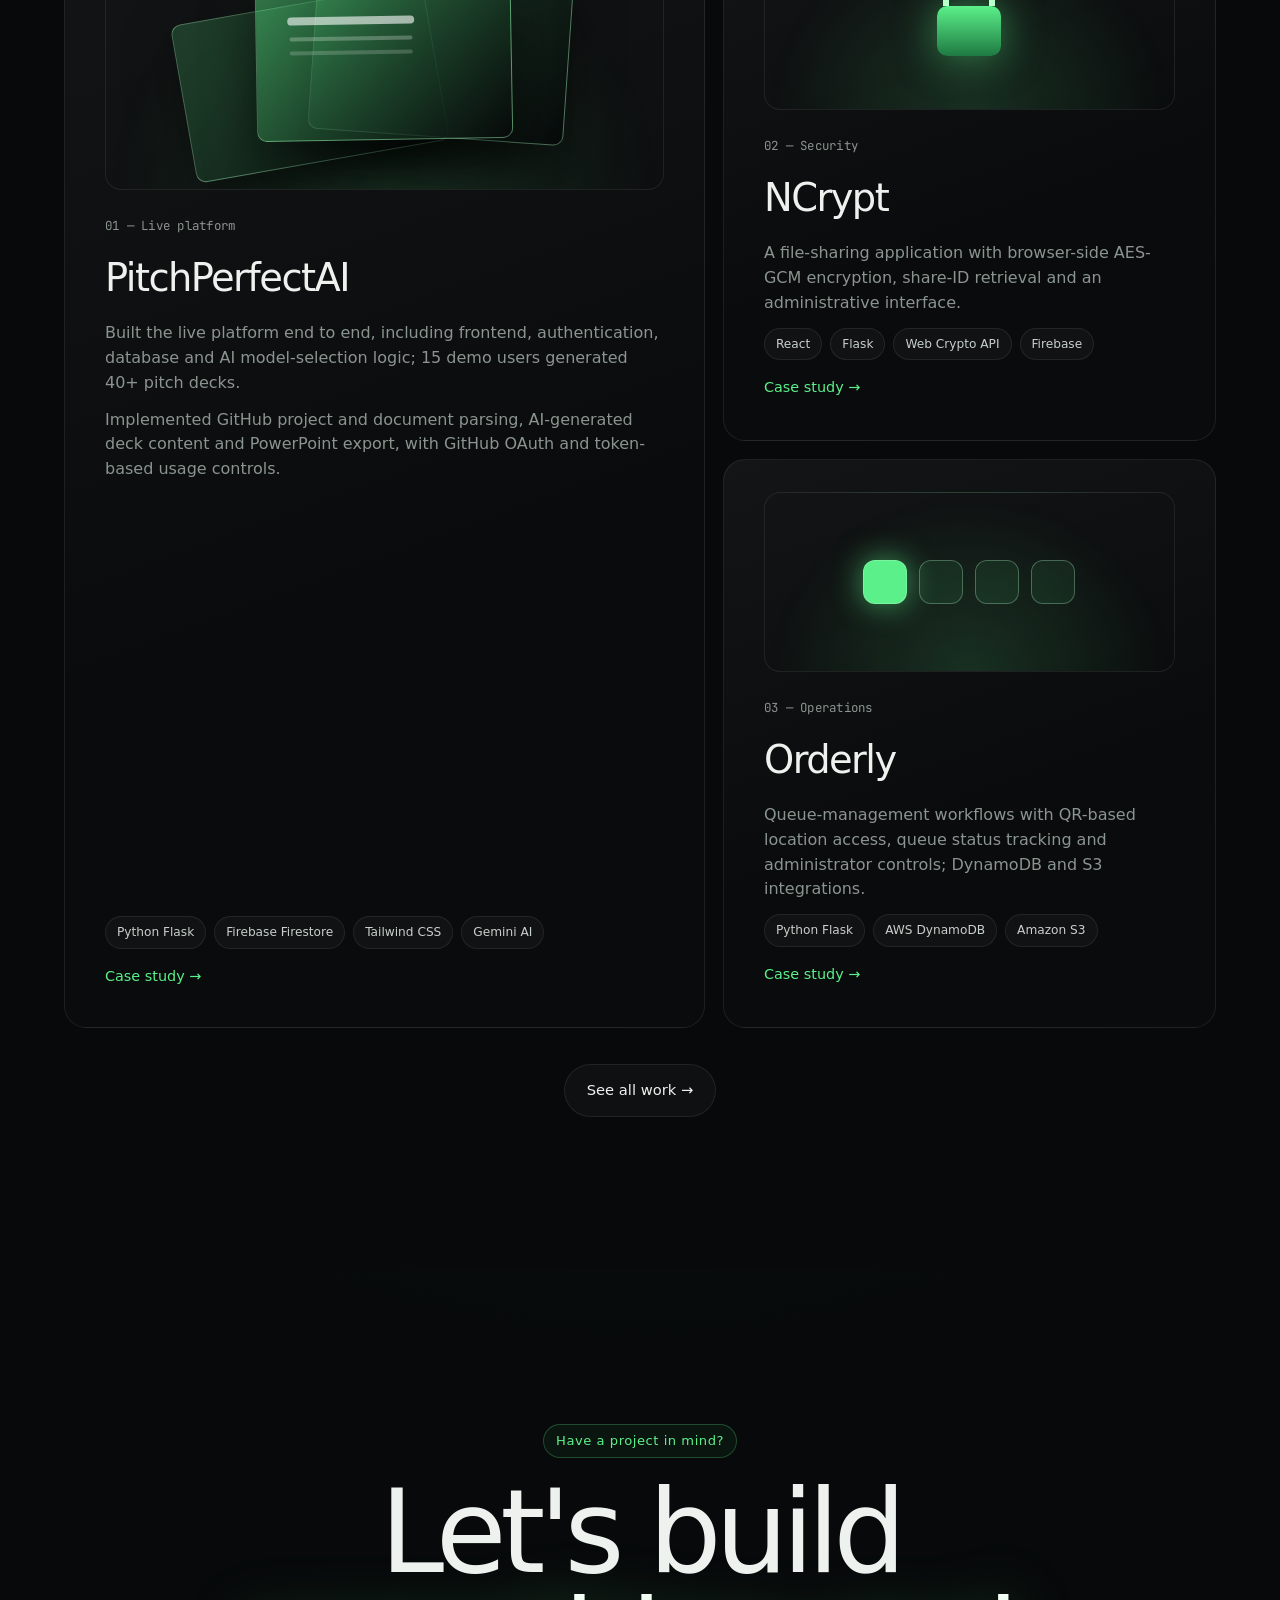
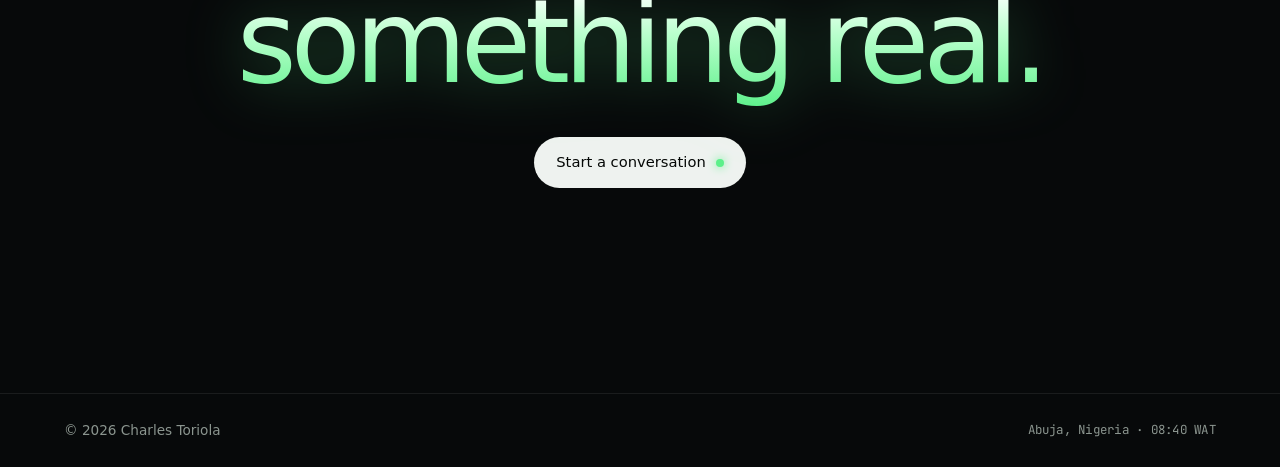
==== commit 42ddef1d: "Update PitchPerfectAI case study from its repo and add LinkedIn URL Co-Authored-By: Claude Opus 5.5 " ====
--- a/index.html
+++ b/index.html
@@ -59,7 +59,7 @@
       <div class="socials">
         <span>Follow</span>
         <a href="https://github.com/ctoriola" target="_blank" rel="noopener" aria-label="GitHub">GH</a>
-        <a href="https://www.linkedin.com/" target="_blank" rel="noopener" aria-label="LinkedIn">IN</a>
+        <a href="https://www.linkedin.com/in/charles-toriola-36b64b283" target="_blank" rel="noopener" aria-label="LinkedIn">IN</a>
         <a href="mailto:toriola333@gmail.com" aria-label="Email">@</a>
       </div>
       <div class="scroll-hint">Scroll <span></span></div>
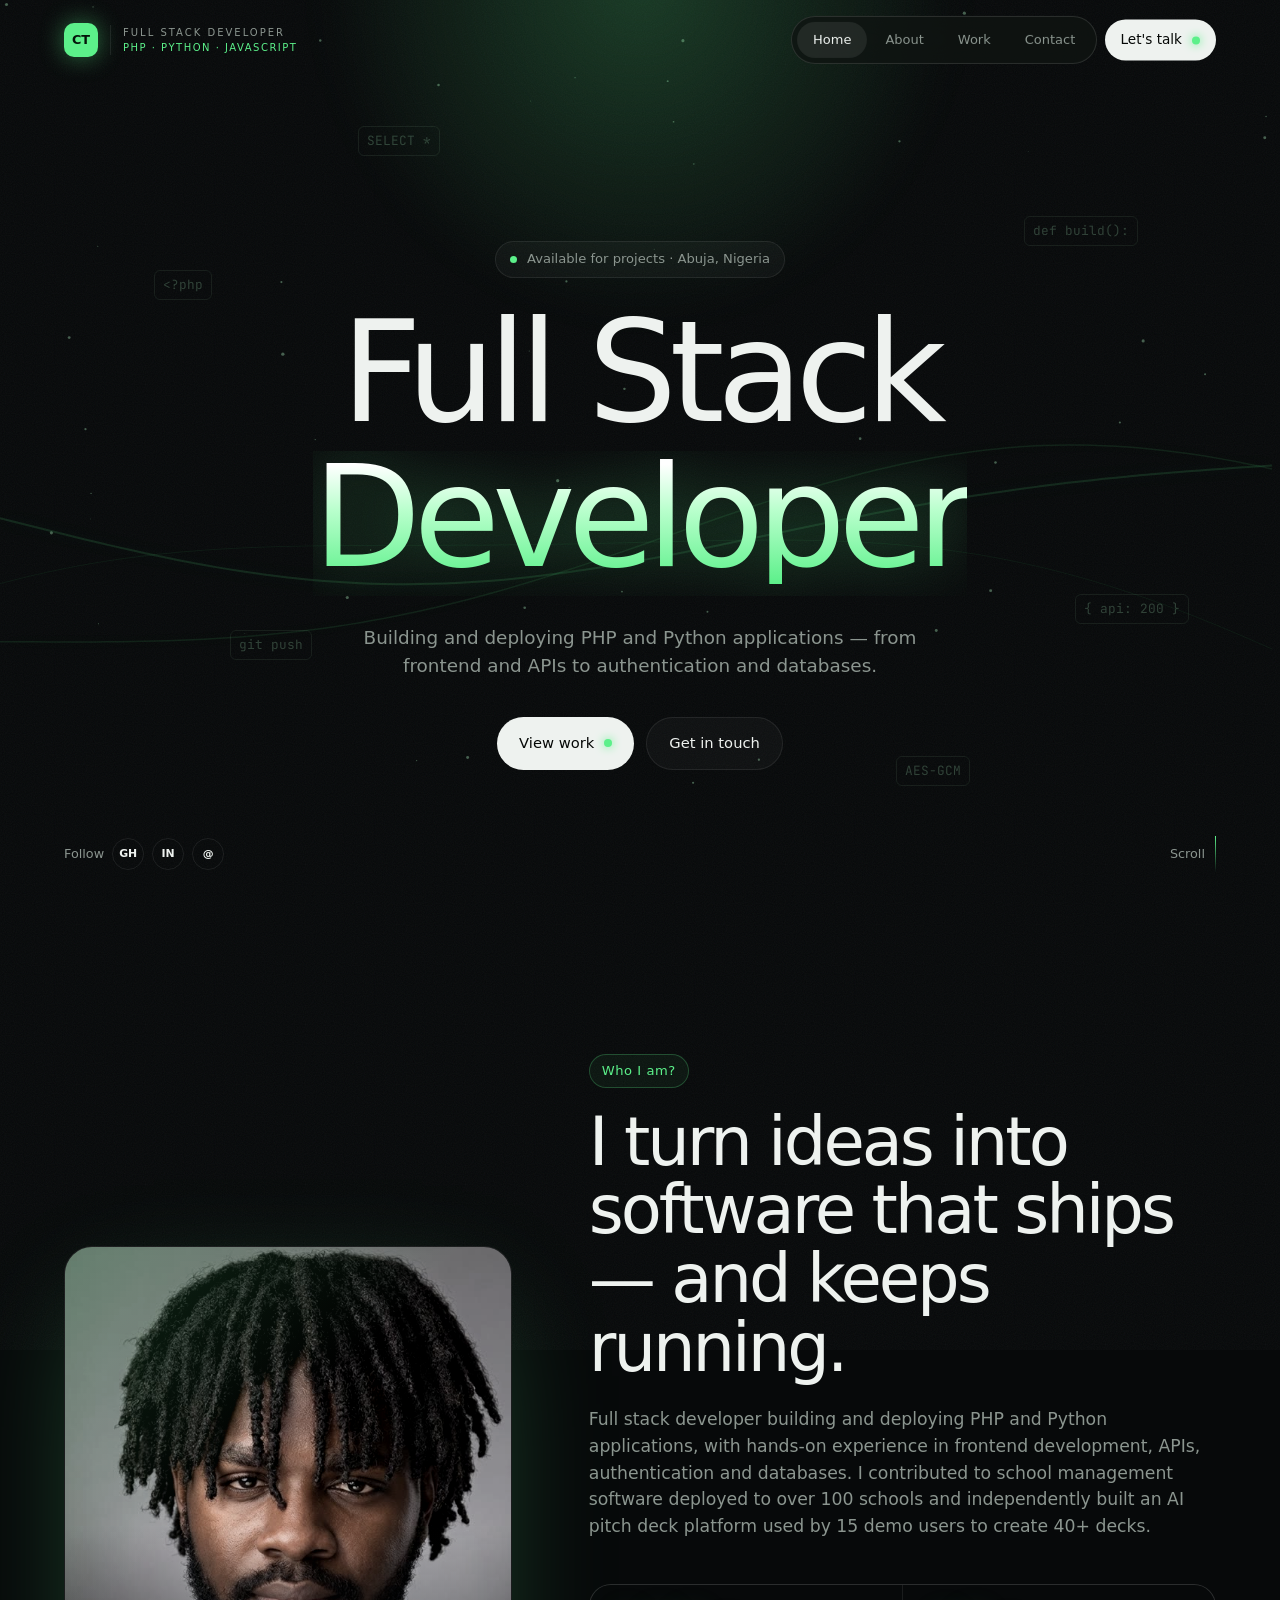
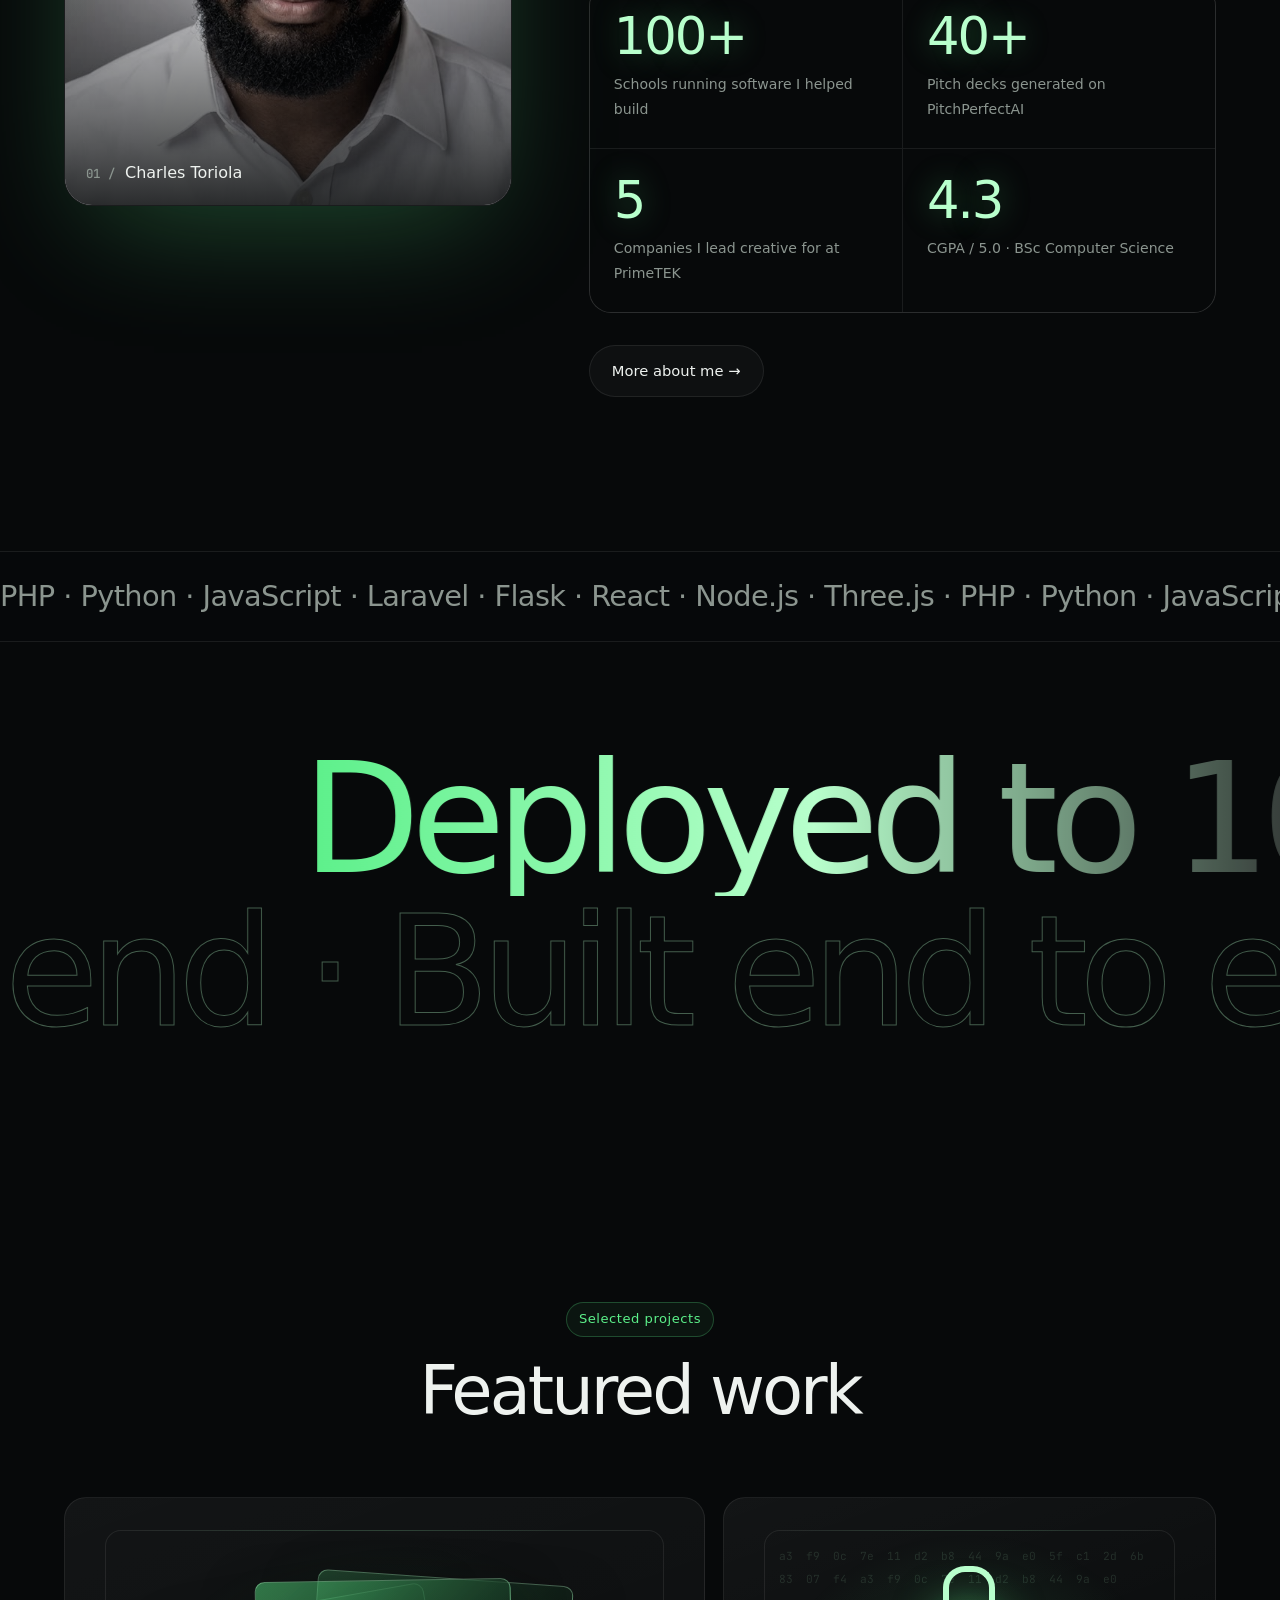
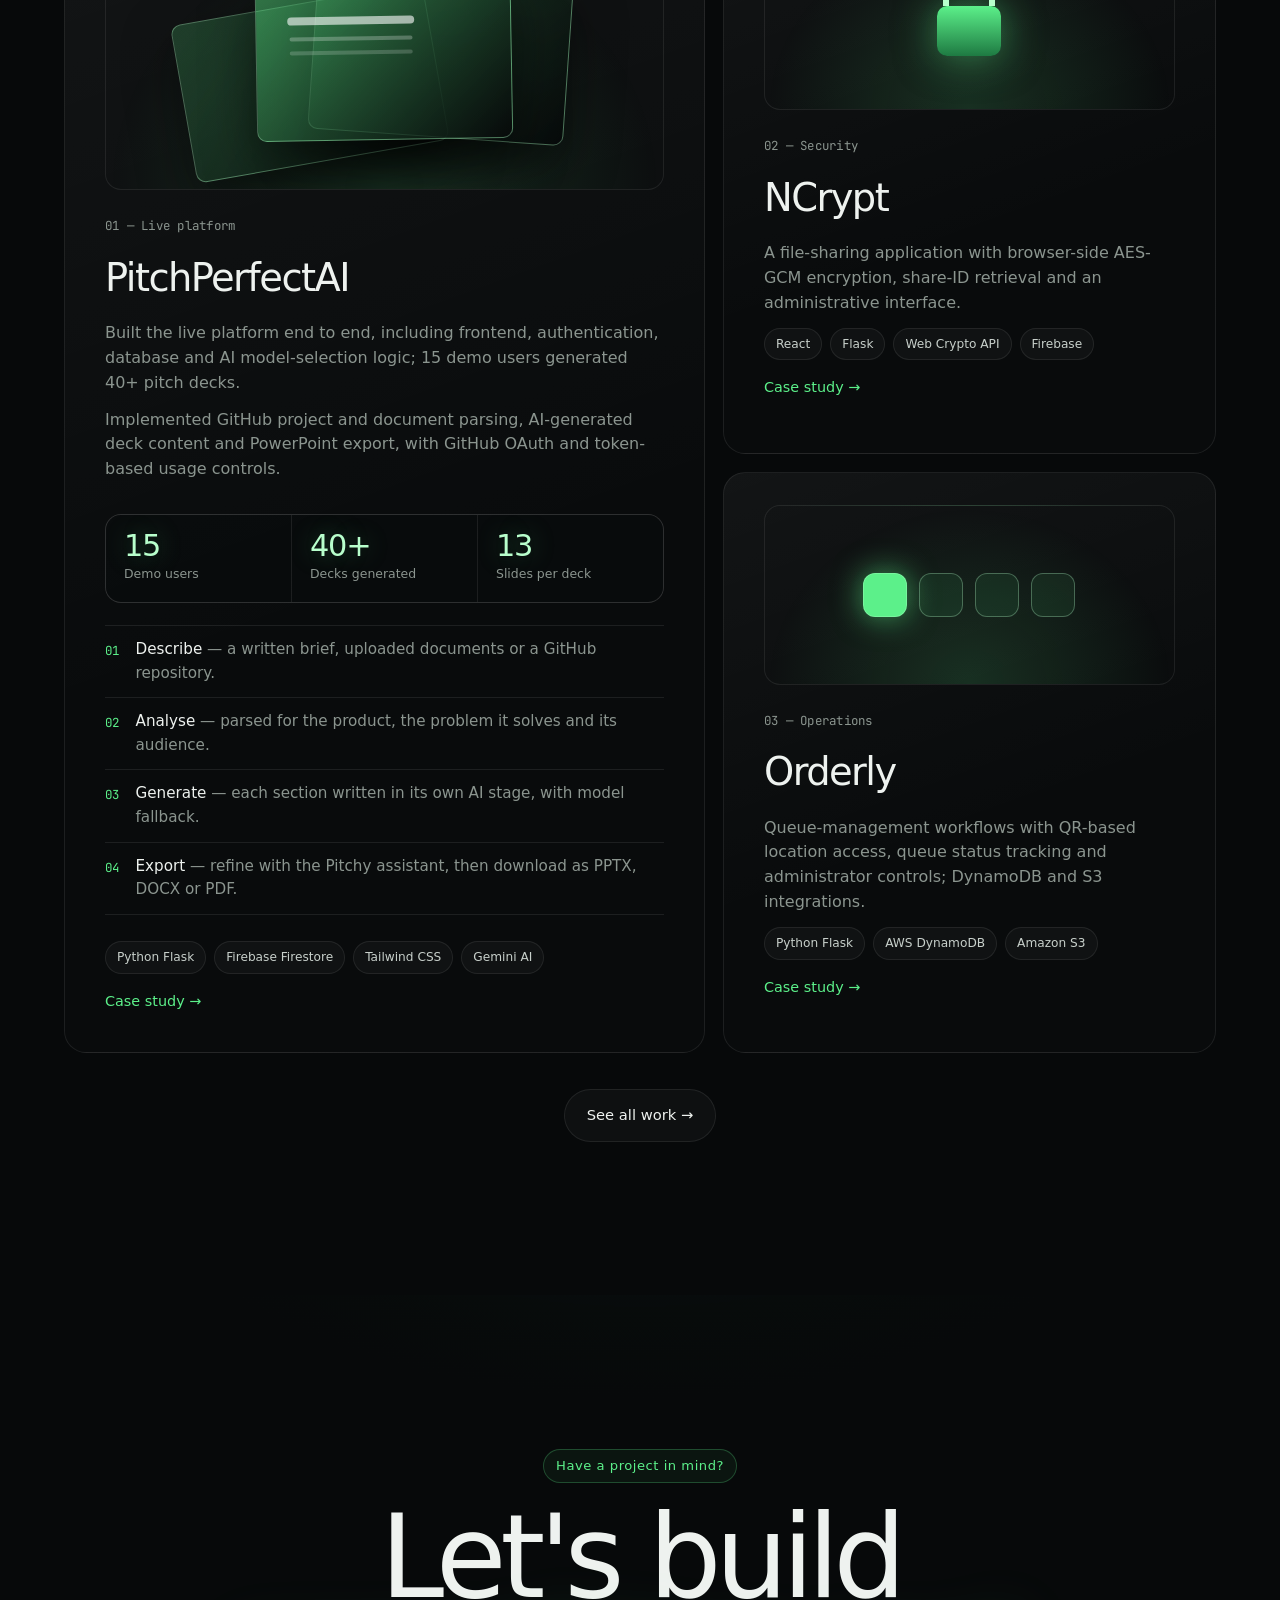
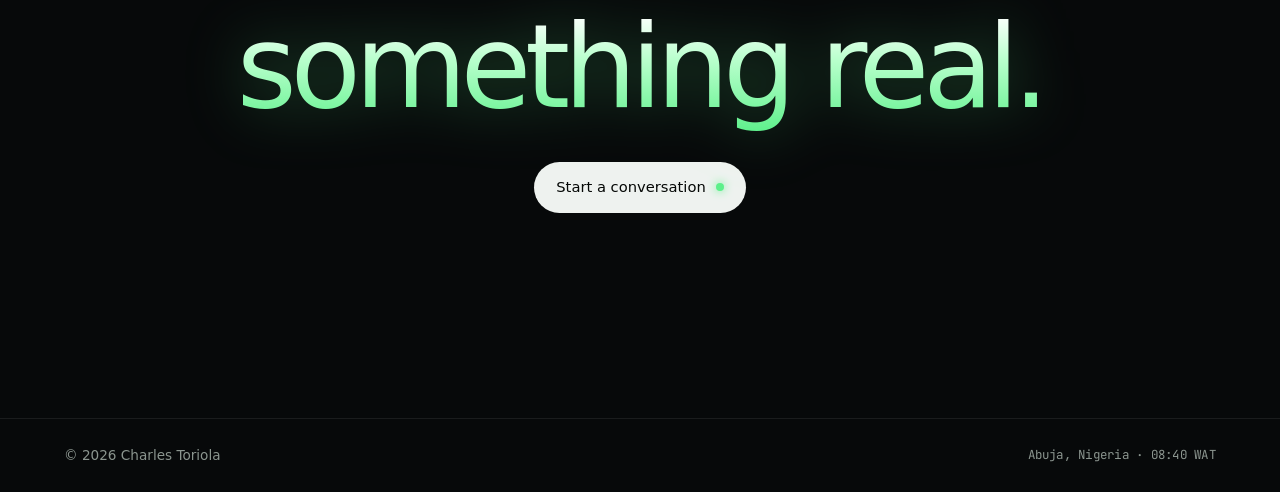
==== commit 3a4161e9: "Fill PitchPerfectAI home card with stats and how-it-works steps Co-Authored-By: Claude Opus 5.5 <nor" ====
--- a/index.html
+++ b/index.html
@@ -116,6 +116,17 @@
         <h3><a href="pitchperfectai.html">PitchPerfectAI</a></h3>
         <p>Built the live platform end to end, including frontend, authentication, database and AI model-selection logic; 15 demo users generated 40+ pitch decks.</p>
         <p>Implemented GitHub project and document parsing, AI-generated deck content and PowerPoint export, with GitHub OAuth and token-based usage controls.</p>
+        <div class="card-stats">
+          <div><strong>15</strong><span>Demo users</span></div>
+          <div><strong>40+</strong><span>Decks generated</span></div>
+          <div><strong>13</strong><span>Slides per deck</span></div>
+        </div>
+        <ol class="card-flow">
+          <li><span class="mono">01</span><div><b>Describe</b> — a written brief, uploaded documents or a GitHub repository.</div></li>
+          <li><span class="mono">02</span><div><b>Analyse</b> — parsed for the product, the problem it solves and its audience.</div></li>
+          <li><span class="mono">03</span><div><b>Generate</b> — each section written in its own AI stage, with model fallback.</div></li>
+          <li><span class="mono">04</span><div><b>Export</b> — refine with the Pitchy assistant, then download as PPTX, DOCX or PDF.</div></li>
+        </ol>
         <div class="chips"><span>Python Flask</span><span>Firebase Firestore</span><span>Tailwind CSS</span><span>Gemini AI</span></div>
         <a class="card-link" href="pitchperfectai.html">Case study →</a>
       </article>
--- a/styles.css
+++ b/styles.css
@@ -446,3 +446,15 @@
   .project-links { margin-left: 0; }
 }
 @media (max-width: 520px) { .stats-3 { grid-template-columns: 1fr; } }
+
+/* Feature card extras */
+.card-stats { display: grid; grid-template-columns: repeat(3, 1fr); gap: 1px; margin: 8px 0 22px; background: var(--line); border: 1px solid var(--line); border-radius: 16px; overflow: hidden; position: relative; }
+.card-stats div { background: rgba(7,9,10,.85); padding: 16px 18px; }
+.card-stats strong { display: block; font-size: 1.9rem; font-weight: 500; letter-spacing: -.04em; line-height: 1; color: var(--green-2); text-shadow: 0 0 24px rgba(92,240,138,.35); }
+.card-stats span { font-size: .78rem; color: var(--muted); }
+.card-flow { list-style: none; position: relative; margin-bottom: 26px; }
+.card-flow li { display: flex; gap: 16px; padding: 12px 0; border-top: 1px solid var(--line); color: var(--muted); font-size: .95rem; }
+.card-flow li:last-child { border-bottom: 1px solid var(--line); }
+.card-flow .mono { color: var(--green); padding-top: 3px; }
+.card-flow b { color: var(--text); font-weight: 500; }
+@media (max-width: 520px) { .card-stats strong { font-size: 1.5rem; } .card-stats div { padding: 14px 12px; } }
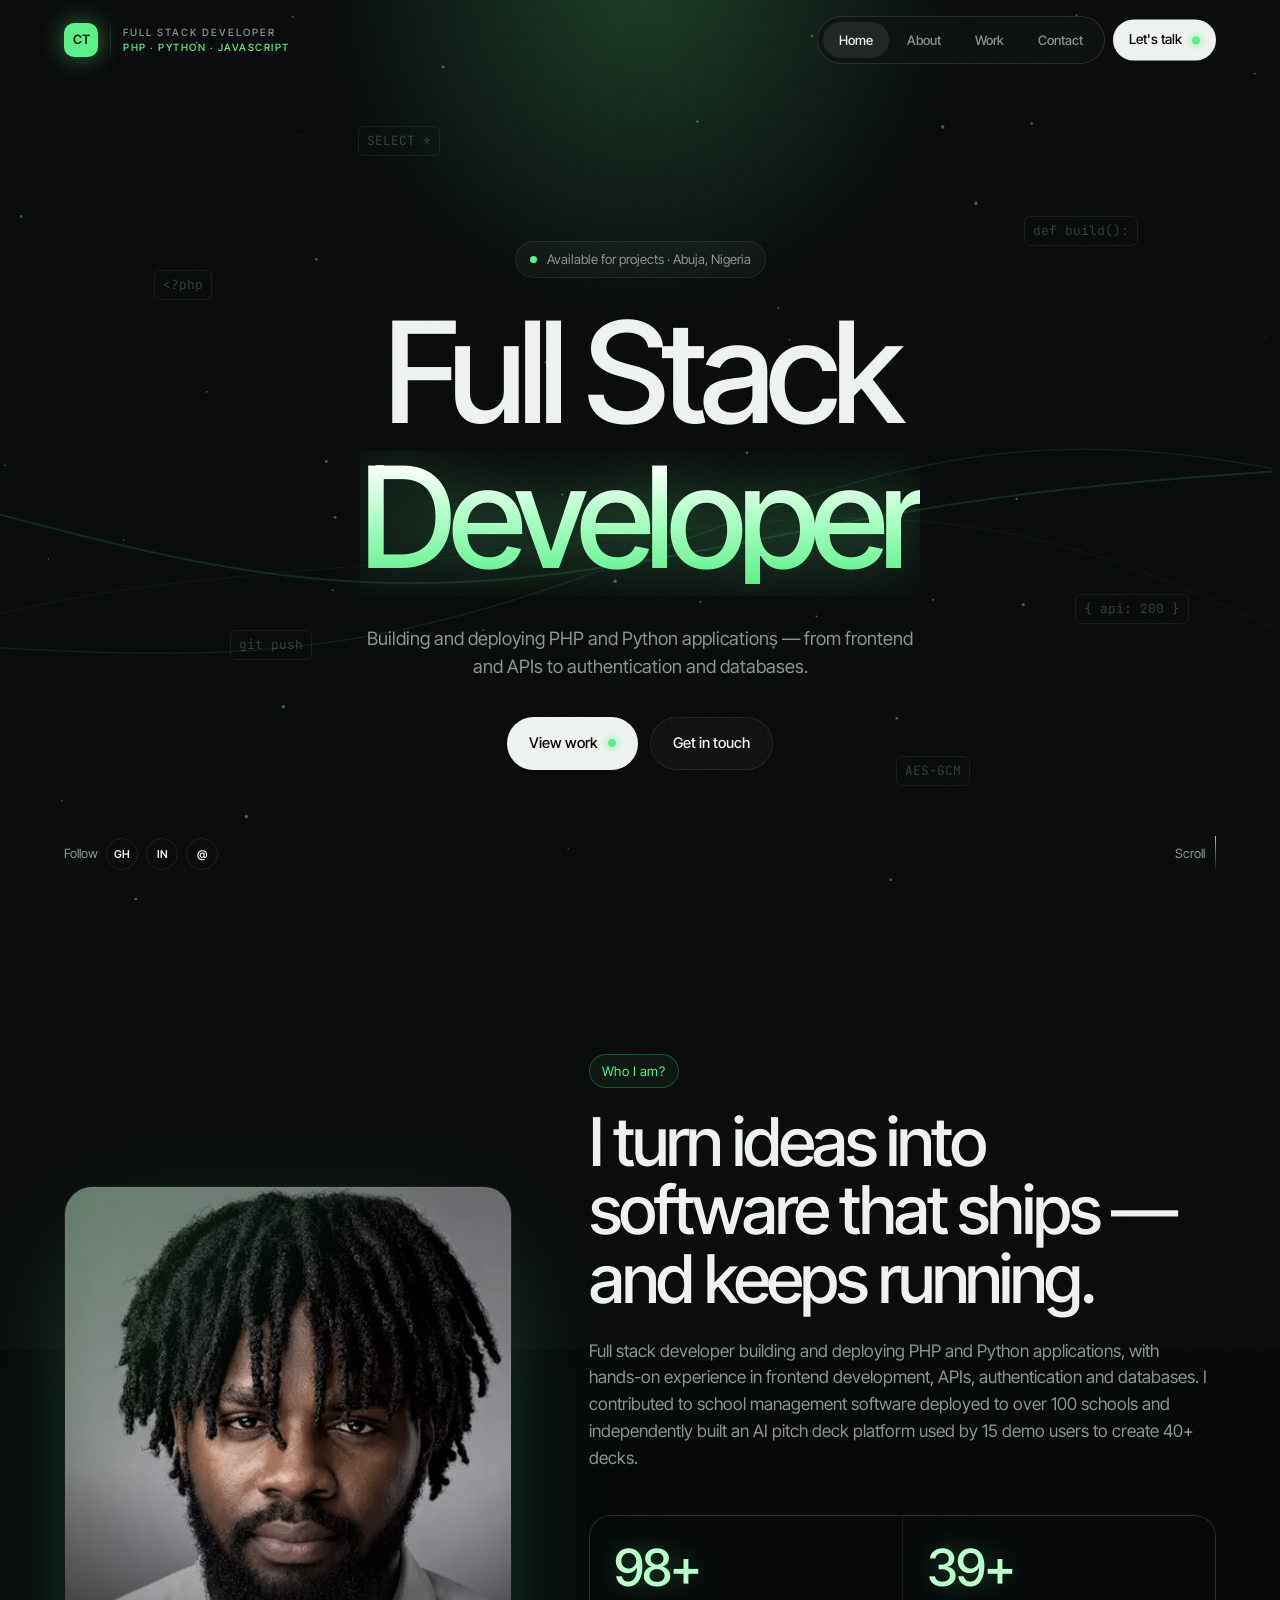
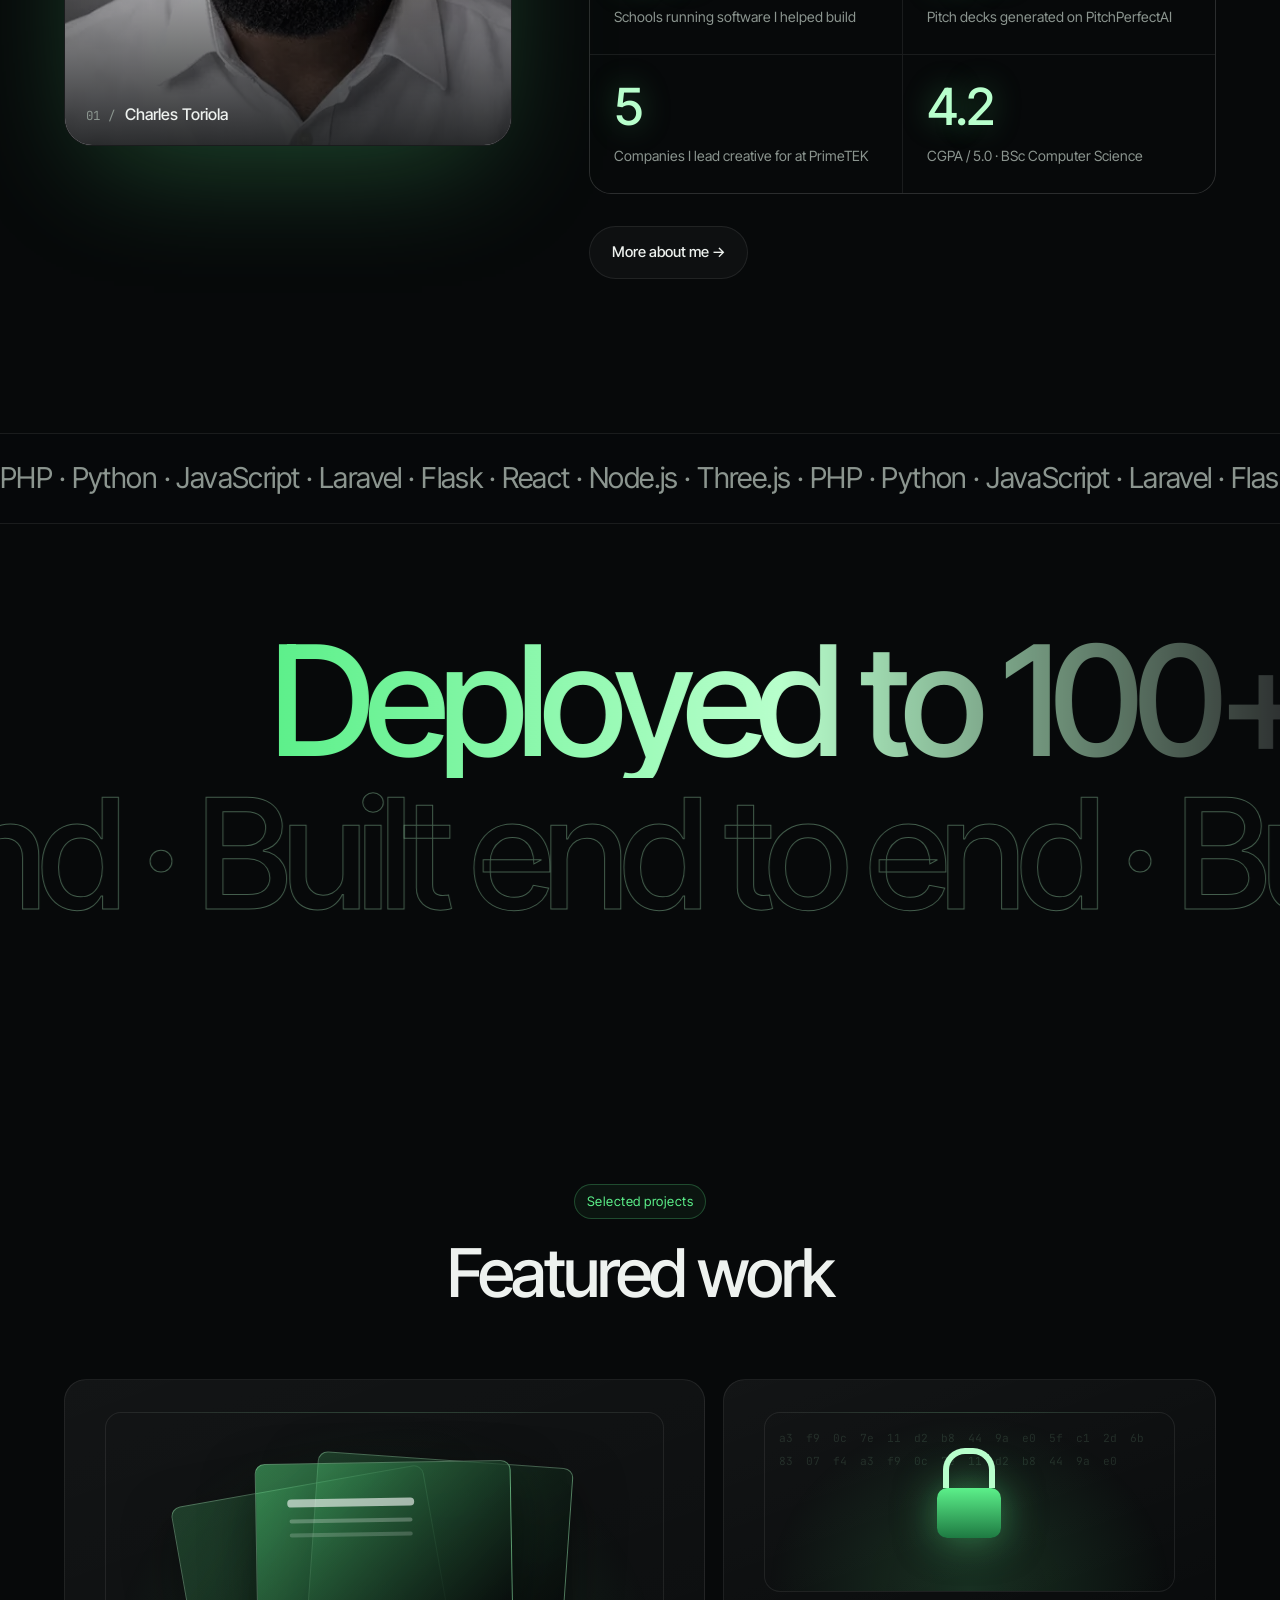
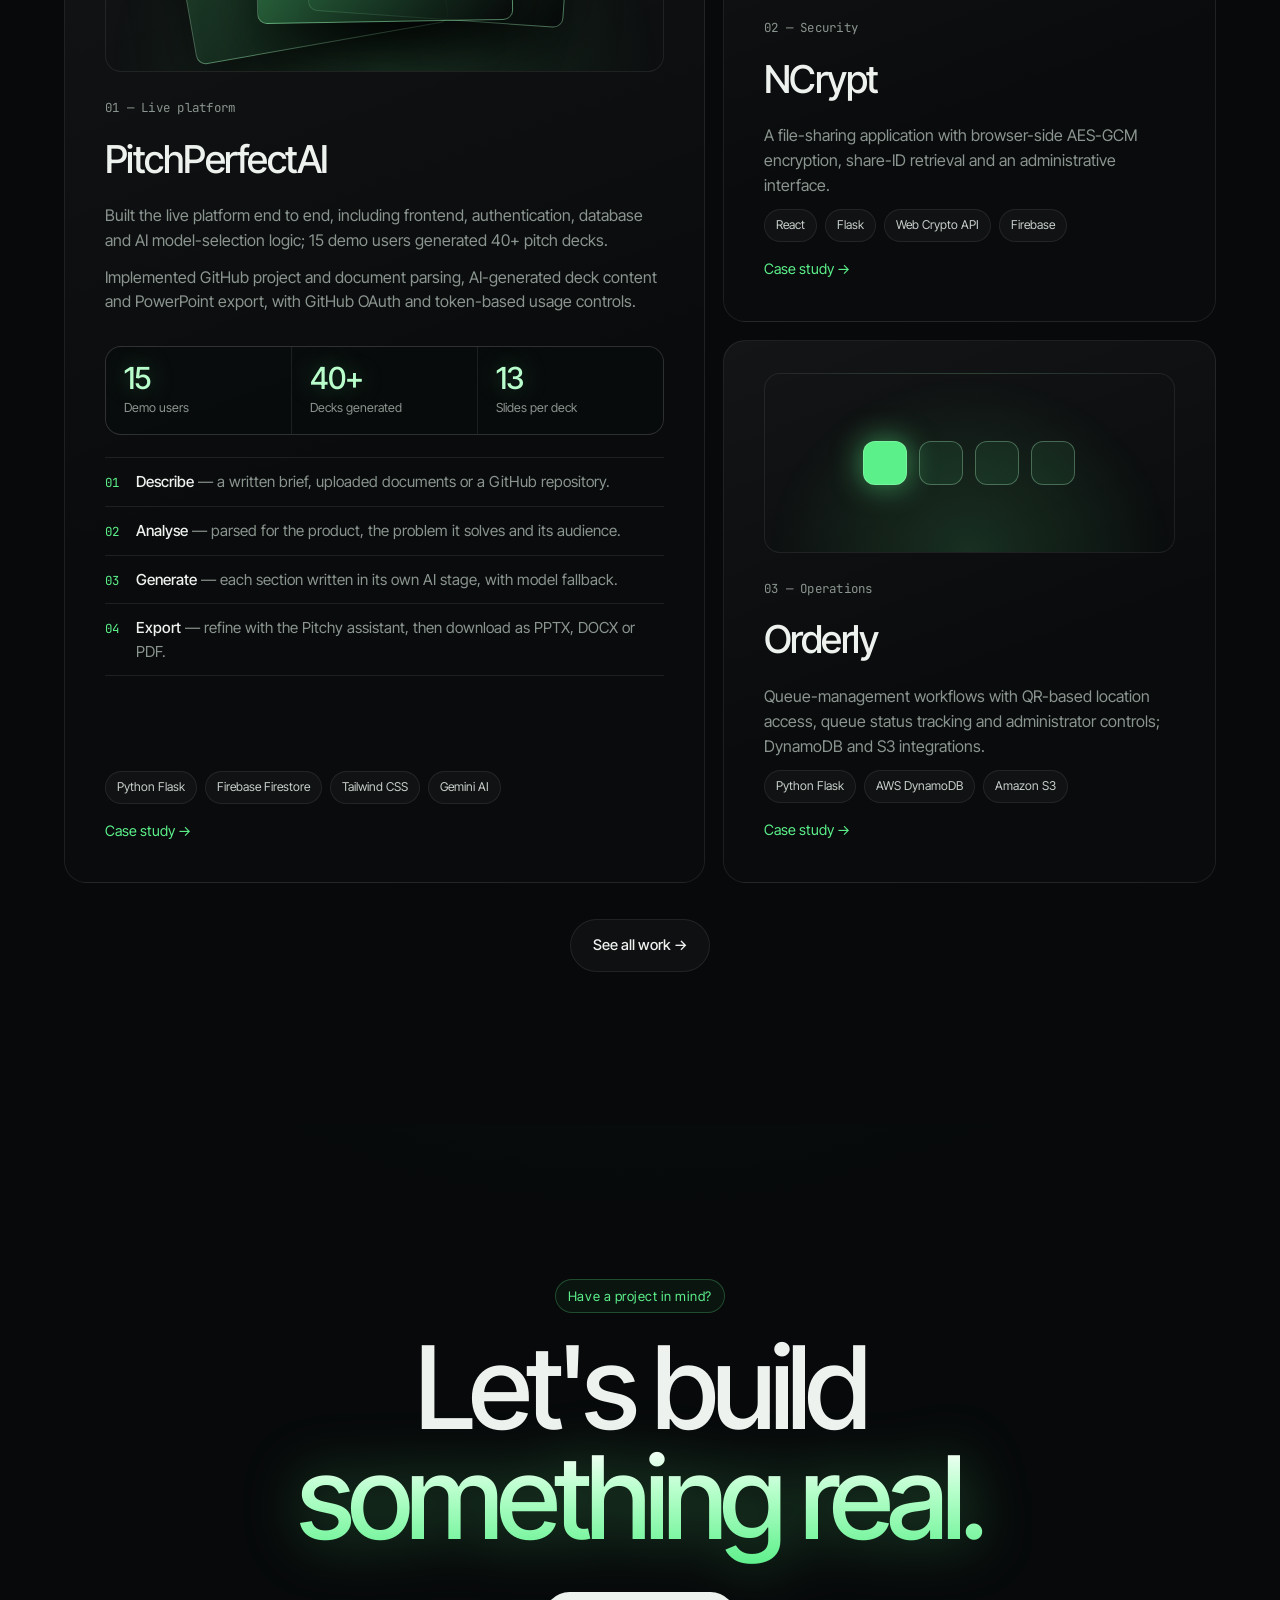
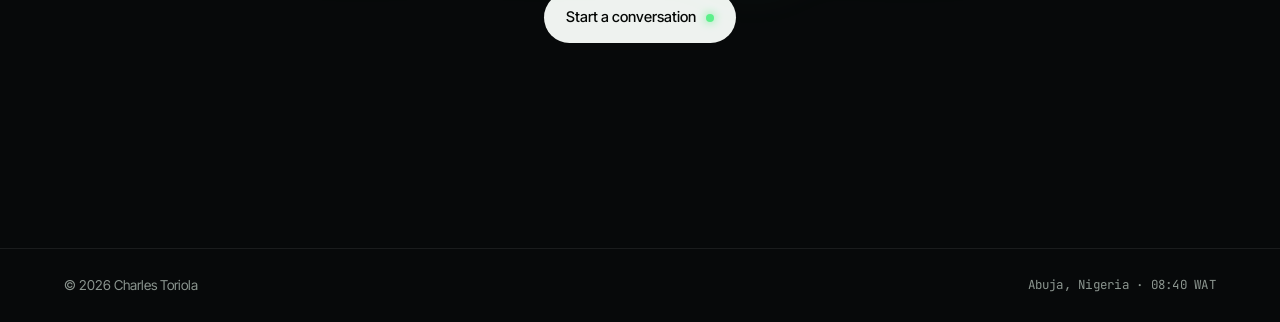
==== commit e52d53f8: "Make the site load near-instantly - Subset fonts to Latin WOFF2 (1.2 MB -> 87 KB), self-host JetBrai" ====
--- a/index.html
+++ b/index.html
@@ -7,9 +7,8 @@
 <meta name="description" content="Charles Toriola is a full stack developer in Abuja, Nigeria, building and deploying PHP and Python applications.">
 <meta property="og:title" content="Charles Toriola — Full Stack Developer">
 <meta property="og:image" content="assets/charles-toriola.jpg">
-<link rel="preconnect" href="https://fonts.googleapis.com">
-<link rel="preconnect" href="https://fonts.gstatic.com" crossorigin>
-<link href="https://fonts.googleapis.com/css2?family=JetBrains+Mono:wght@400;500&display=swap" rel="stylesheet">
+<link rel="preload" href="assets/fonts/inter-tight-400.woff2" as="font" type="font/woff2" crossorigin>
+<link rel="preload" href="assets/fonts/inter-tight-500.woff2" as="font" type="font/woff2" crossorigin>
 <link rel="stylesheet" href="styles.css">
 </head>
 <body>
@@ -70,7 +69,7 @@
   <section class="about">
     <div class="about-grid">
       <figure class="portrait reveal">
-        <div class="portrait-frame"><img src="assets/charles-toriola.jpg" alt="Portrait of Charles Toriola" width="800" height="800" loading="lazy"></div>
+        <div class="portrait-frame"><picture><source type="image/webp" srcset="assets/charles-toriola-640.webp 640w, assets/charles-toriola-960.webp 960w" sizes="(max-width: 900px) 92vw, 460px"><img src="assets/charles-toriola-640.jpg" alt="Portrait of Charles Toriola" width="640" height="640" loading="lazy" decoding="async"></picture></div>
         <figcaption><span class="mono">01 /</span> Charles Toriola</figcaption>
       </figure>
       <div class="about-copy">
@@ -167,7 +166,8 @@
   <span class="mono">Abuja, Nigeria · <span id="clock">--:--</span> WAT</span>
 </footer>
 
-<script src="script.js"></script>
+<script src="script.js" defer></script>
+<script type="speculationrules">{"prerender":[{"where":{"href_matches":"/*"},"eagerness":"moderate"}],"prefetch":[{"where":{"href_matches":"/*"},"eagerness":"eager"}]}</script>
 </body>
 </html>
 
--- a/styles.css
+++ b/styles.css
@@ -1,7 +1,12 @@
-@font-face { font-family: "Inter Tight"; font-style: normal; font-weight: 300; font-display: swap; src: url("assets/fonts/InterTight-300.ttf") format("truetype"); }
-@font-face { font-family: "Inter Tight"; font-style: normal; font-weight: 400; font-display: swap; src: url("assets/fonts/InterTight-400.ttf") format("truetype"); }
-@font-face { font-family: "Inter Tight"; font-style: normal; font-weight: 500; font-display: swap; src: url("assets/fonts/InterTight-500.ttf") format("truetype"); }
-@font-face { font-family: "Inter Tight"; font-style: normal; font-weight: 600; font-display: swap; src: url("assets/fonts/InterTight-600.ttf") format("truetype"); }
+@font-face { font-family: "Inter Tight"; font-style: normal; font-weight: 300; font-display: swap; src: url("assets/fonts/inter-tight-300.woff2") format("woff2"); }
+@font-face { font-family: "Inter Tight"; font-style: normal; font-weight: 400; font-display: swap; src: url("assets/fonts/inter-tight-400.woff2") format("woff2"); }
+@font-face { font-family: "Inter Tight"; font-style: normal; font-weight: 500; font-display: swap; src: url("assets/fonts/inter-tight-500.woff2") format("woff2"); }
+@font-face { font-family: "Inter Tight"; font-style: normal; font-weight: 600; font-display: swap; src: url("assets/fonts/inter-tight-600.woff2") format("woff2"); }
+@font-face { font-family: "JetBrains Mono"; font-style: normal; font-weight: 400 500; font-display: swap; src: url("assets/fonts/jetbrains-mono-400.woff2") format("woff2"); }
+
+/* Native cross-page transitions — no JS delay on navigation */
+@view-transition { navigation: auto; }
+::view-transition-old(root), ::view-transition-new(root) { animation-duration: .25s; }
 
 :root {
   --bg: #07090a;
@@ -163,6 +168,7 @@
   position: relative; border-radius: 28px; overflow: hidden; aspect-ratio: 4/5;
   border: 1px solid var(--line); box-shadow: 0 40px 120px -30px rgba(92,240,138,.3);
 }
+.portrait-frame picture { display: block; width: 100%; height: 100%; }
 .portrait-frame img { width: 100%; height: 100%; object-fit: cover; filter: grayscale(.35) contrast(1.08); transform: scale(1.08); transition: transform 1.2s var(--ease), filter .8s; }
 .portrait:hover img { filter: grayscale(0) contrast(1.05); transform: scale(1.02); }
 .portrait-frame::after {
@@ -390,9 +396,6 @@
 .contact-loc { margin-top: 40px; }
 
 /* page transition */
-body { animation: pageIn .6s var(--ease); }
-body.leaving main { opacity: 0; transform: translateY(-10px); transition: opacity .35s, transform .35s; }
-@keyframes pageIn { from { opacity: 0; } }
 
 @media (max-width: 900px) {
   .case, .client-grid { grid-template-columns: 1fr; }
@@ -457,4 +460,5 @@
 .card-flow li:last-child { border-bottom: 1px solid var(--line); }
 .card-flow .mono { color: var(--green); padding-top: 3px; }
 .card-flow b { color: var(--text); font-weight: 500; }
-@media (max-width: 520px) { .card-stats strong { font-size: 1.5rem; } .card-stats div { padding: 14px 12px; } }
+/* Single-column layout: no gap to fill, so show the original card copy */
+@media (max-width: 900px) { .card-stats, .card-flow { display: none; } }
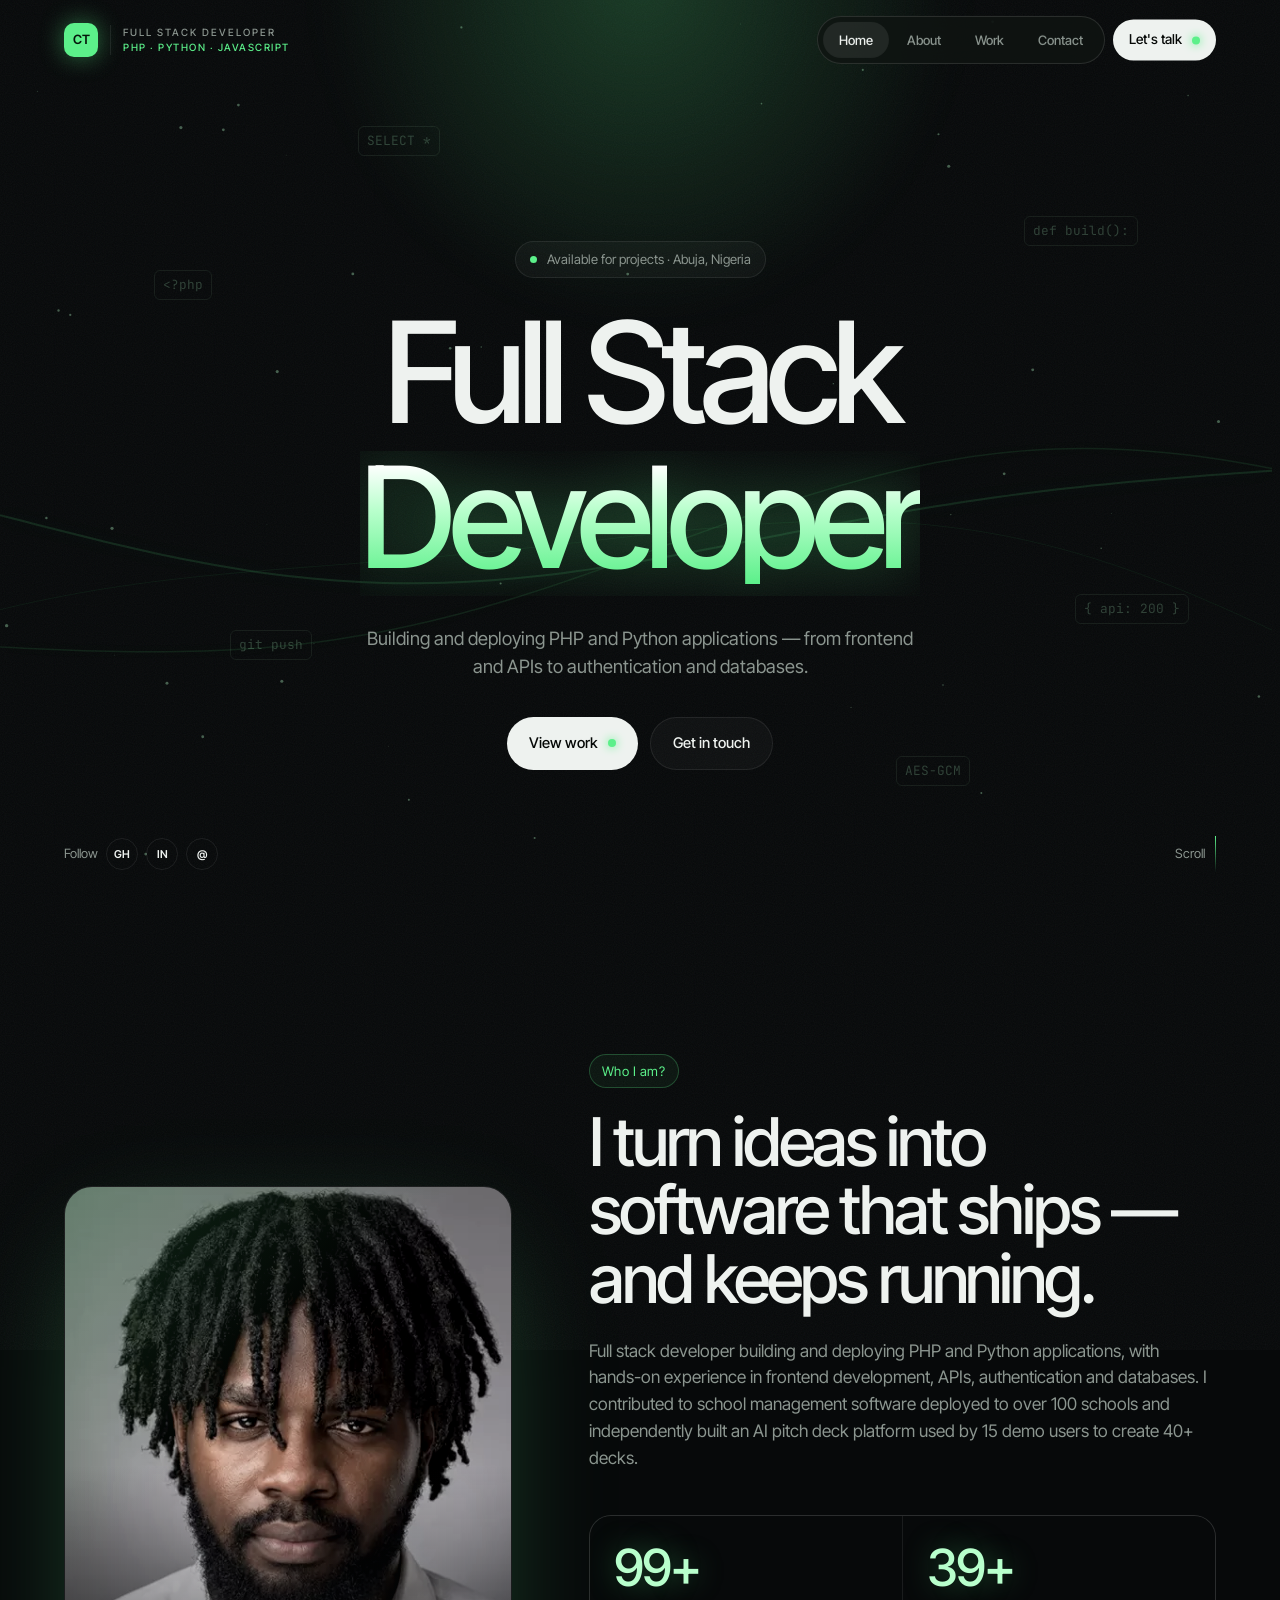
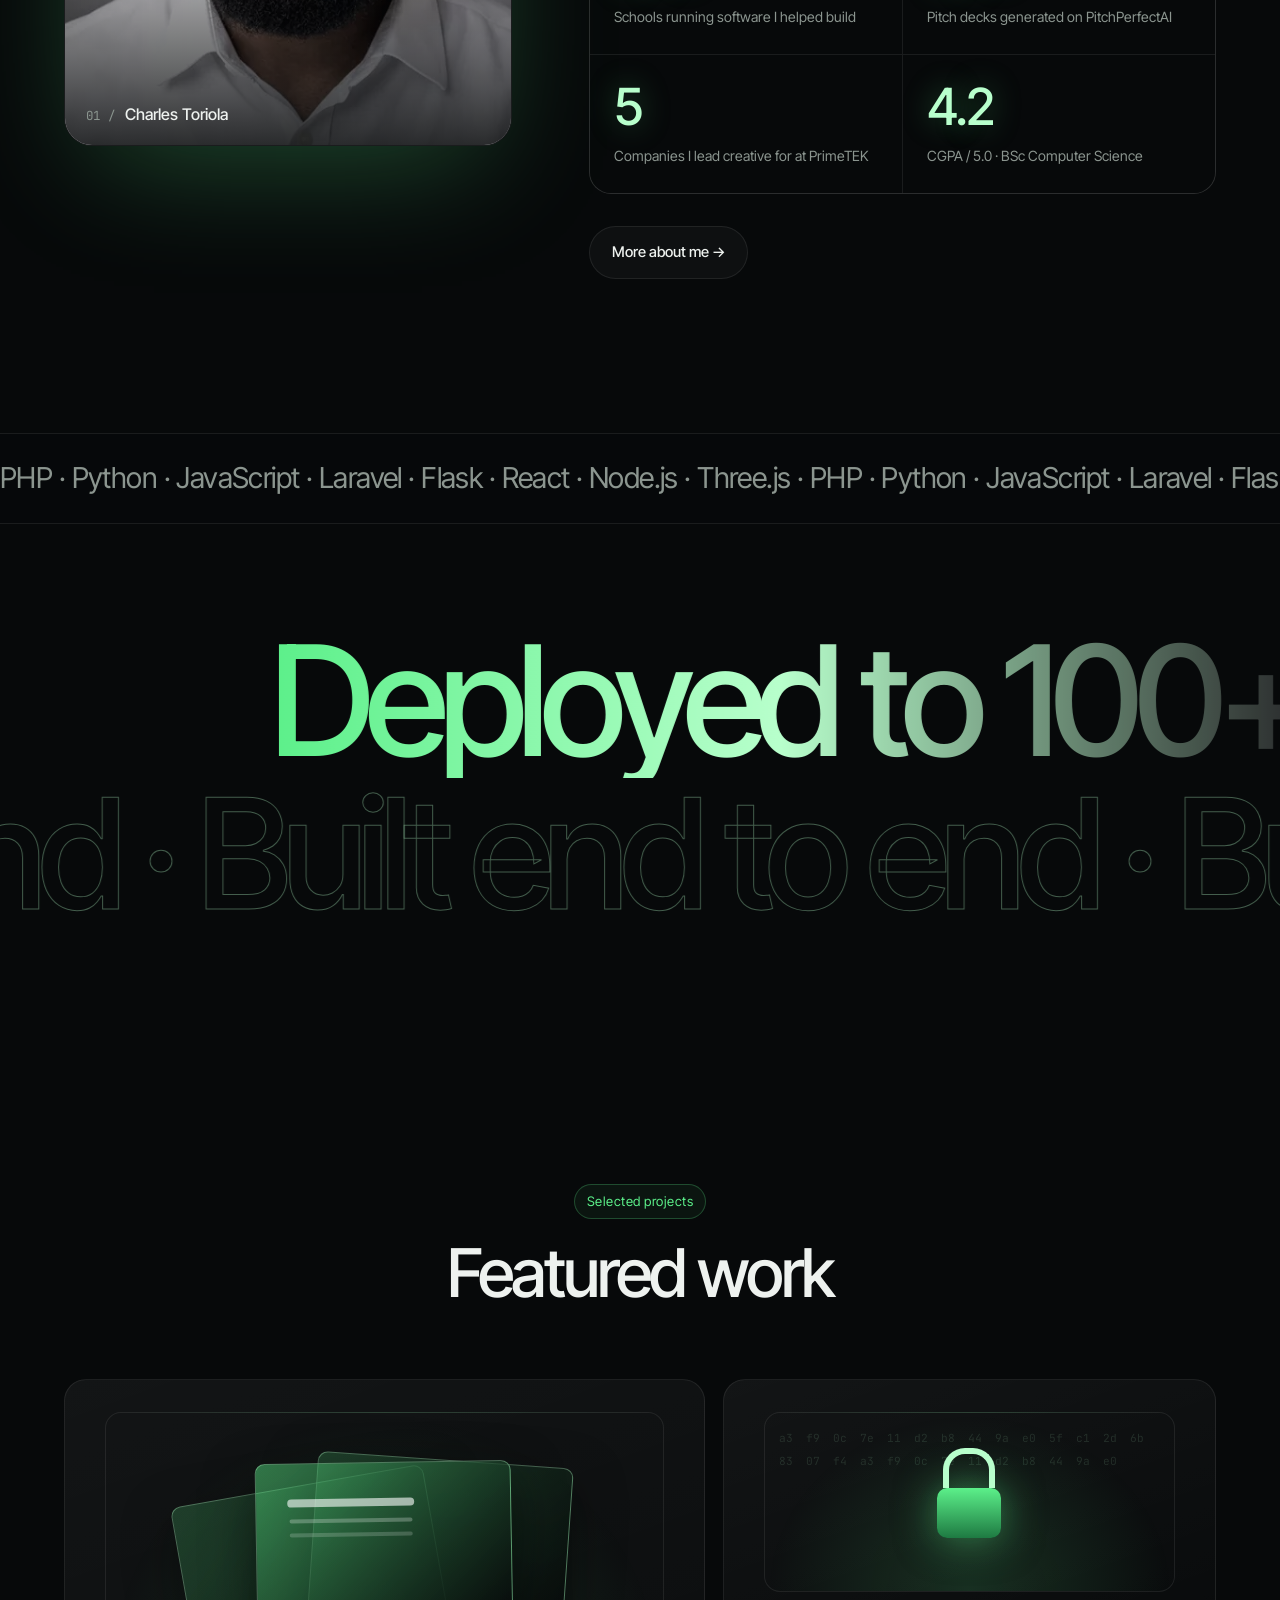
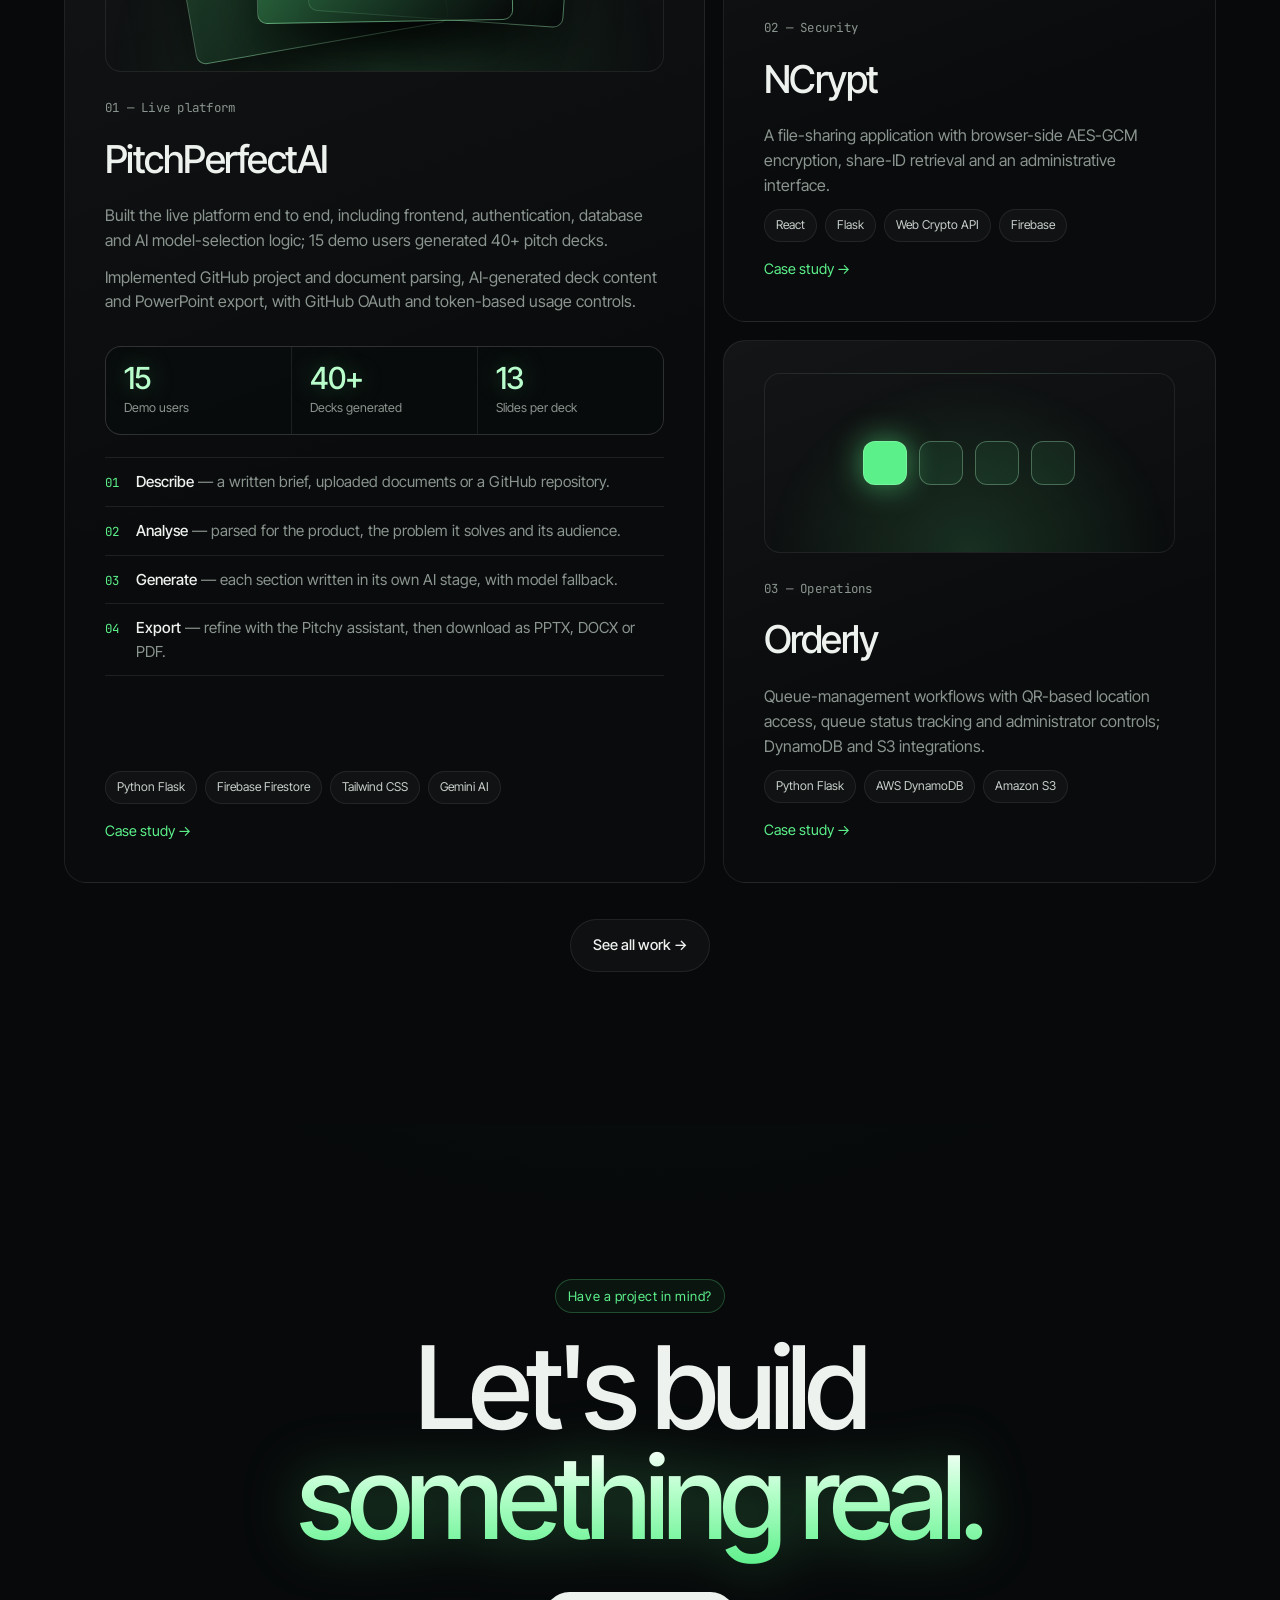
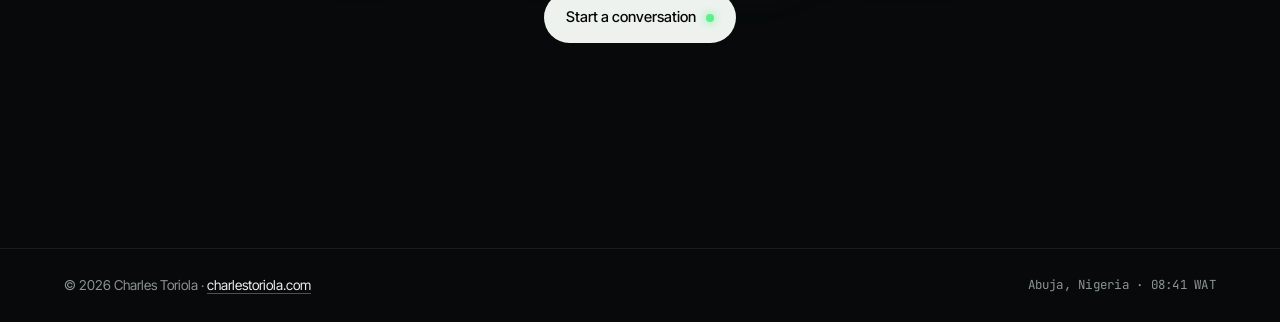
==== commit 8dbe1290: "Add full SEO: meta tags, social cards, structured data, sitemap - Per-page titles, descriptions, can" ====
--- a/index.html
+++ b/index.html
@@ -2,11 +2,37 @@
 <html lang="en">
 <head>
 <meta charset="utf-8">
-<meta name="viewport" content="width=device-width, initial-scale=1">
-<title>Charles Toriola — Full Stack Developer</title>
-<meta name="description" content="Charles Toriola is a full stack developer in Abuja, Nigeria, building and deploying PHP and Python applications.">
-<meta property="og:title" content="Charles Toriola — Full Stack Developer">
-<meta property="og:image" content="assets/charles-toriola.jpg">
+<meta name="viewport" content="width=device-width, initial-scale=1, viewport-fit=cover">
+<title>Charles Toriola — Full Stack Developer in Abuja, Nigeria</title>
+<meta name="description" content="Charles Toriola is a full stack developer in Abuja, Nigeria, building and deploying PHP and Python applications — from frontend and APIs to authentication and databases.">
+<meta name="author" content="Charles Toriola">
+<meta name="robots" content="index, follow, max-image-preview:large, max-snippet:-1">
+<link rel="canonical" href="https://dev.charlestoriola.com/">
+<meta name="theme-color" content="#07090a">
+<meta name="color-scheme" content="dark">
+<link rel="icon" href="assets/favicon.svg" type="image/svg+xml">
+<link rel="apple-touch-icon" href="assets/apple-touch-icon.png">
+<link rel="manifest" href="site.webmanifest">
+<link rel="me" href="https://charlestoriola.com">
+<link rel="me" href="https://github.com/ctoriola">
+<link rel="me" href="https://www.linkedin.com/in/charles-toriola-36b64b283">
+<link rel="sitemap" type="application/xml" href="/sitemap.xml">
+<meta property="og:type" content="website">
+<meta property="og:site_name" content="Charles Toriola">
+<meta property="og:locale" content="en_US">
+<meta property="og:url" content="https://dev.charlestoriola.com/">
+<meta property="og:title" content="Charles Toriola — Full Stack Developer in Abuja, Nigeria">
+<meta property="og:description" content="Charles Toriola is a full stack developer in Abuja, Nigeria, building and deploying PHP and Python applications — from frontend and APIs to authentication and databases.">
+<meta property="og:image" content="https://dev.charlestoriola.com/assets/og/home.jpg">
+<meta property="og:image:width" content="1200">
+<meta property="og:image:height" content="630">
+<meta property="og:image:alt" content="Charles Toriola — Full Stack Developer in Abuja, Nigeria">
+<meta name="twitter:card" content="summary_large_image">
+<meta name="twitter:title" content="Charles Toriola — Full Stack Developer in Abuja, Nigeria">
+<meta name="twitter:description" content="Charles Toriola is a full stack developer in Abuja, Nigeria, building and deploying PHP and Python applications — from frontend and APIs to authentication and databases.">
+<meta name="twitter:image" content="https://dev.charlestoriola.com/assets/og/home.jpg">
+<meta name="twitter:image:alt" content="Charles Toriola — Full Stack Developer in Abuja, Nigeria">
+<script type="application/ld+json">{"@context":"https://schema.org","@graph":[{"@type":"WebSite","@id":"https://dev.charlestoriola.com/#website","url":"https://dev.charlestoriola.com/","name":"Charles Toriola — Developer Portfolio","inLanguage":"en","publisher":{"@id":"https://dev.charlestoriola.com/#person"}},{"@type":"Person","@id":"https://dev.charlestoriola.com/#person","name":"Charles Toriola","jobTitle":"Full Stack Developer","url":"https://dev.charlestoriola.com/","image":"https://dev.charlestoriola.com/assets/charles-toriola.jpg","email":"mailto:toriola333@gmail.com","address":{"@type":"PostalAddress","addressLocality":"Abuja","addressCountry":"NG"},"alumniOf":{"@type":"CollegeOrUniversity","name":"Nile University of Nigeria"},"worksFor":{"@type":"Organization","name":"PrimeTEK Group"},"knowsAbout":["PHP","Python","JavaScript","SQL","Laravel","CodeIgniter","React","Node.js","Flask","Django","Firebase","AWS","Three.js"],"sameAs":["https://charlestoriola.com","https://github.com/ctoriola","https://www.linkedin.com/in/charles-toriola-36b64b283"]},{"@type":"WebPage","@id":"https://dev.charlestoriola.com/","url":"https://dev.charlestoriola.com/","name":"Charles Toriola — Full Stack Developer in Abuja, Nigeria","description":"Charles Toriola is a full stack developer in Abuja, Nigeria, building and deploying PHP and Python applications — from frontend and APIs to authentication and databases.","isPartOf":{"@id":"https://dev.charlestoriola.com/#website"},"about":{"@id":"https://dev.charlestoriola.com/#person"}}]}</script>
 <link rel="preload" href="assets/fonts/inter-tight-400.woff2" as="font" type="font/woff2" crossorigin>
 <link rel="preload" href="assets/fonts/inter-tight-500.woff2" as="font" type="font/woff2" crossorigin>
 <link rel="stylesheet" href="styles.css">
@@ -162,7 +188,7 @@
 </main>
 
 <footer class="footer">
-  <span>© <span id="yr">2026</span> Charles Toriola</span>
+  <span>© <span id="yr">2026</span> Charles Toriola · <a class="footer-link" href="https://charlestoriola.com" rel="me">charlestoriola.com</a></span>
   <span class="mono">Abuja, Nigeria · <span id="clock">--:--</span> WAT</span>
 </footer>
 
--- a/styles.css
+++ b/styles.css
@@ -462,3 +462,9 @@
 .card-flow b { color: var(--text); font-weight: 500; }
 /* Single-column layout: no gap to fill, so show the original card copy */
 @media (max-width: 900px) { .card-stats, .card-flow { display: none; } }
+
+/* Backlinks */
+.footer-link { color: var(--text); border-bottom: 1px solid rgba(92,240,138,.4); transition: color .3s, border-color .3s; }
+.footer-link:hover { color: var(--green); border-color: var(--green); }
+.contact-main { margin-top: 36px; color: var(--muted); }
+.contact-main a { color: var(--green); border-bottom: 1px solid rgba(92,240,138,.4); }
